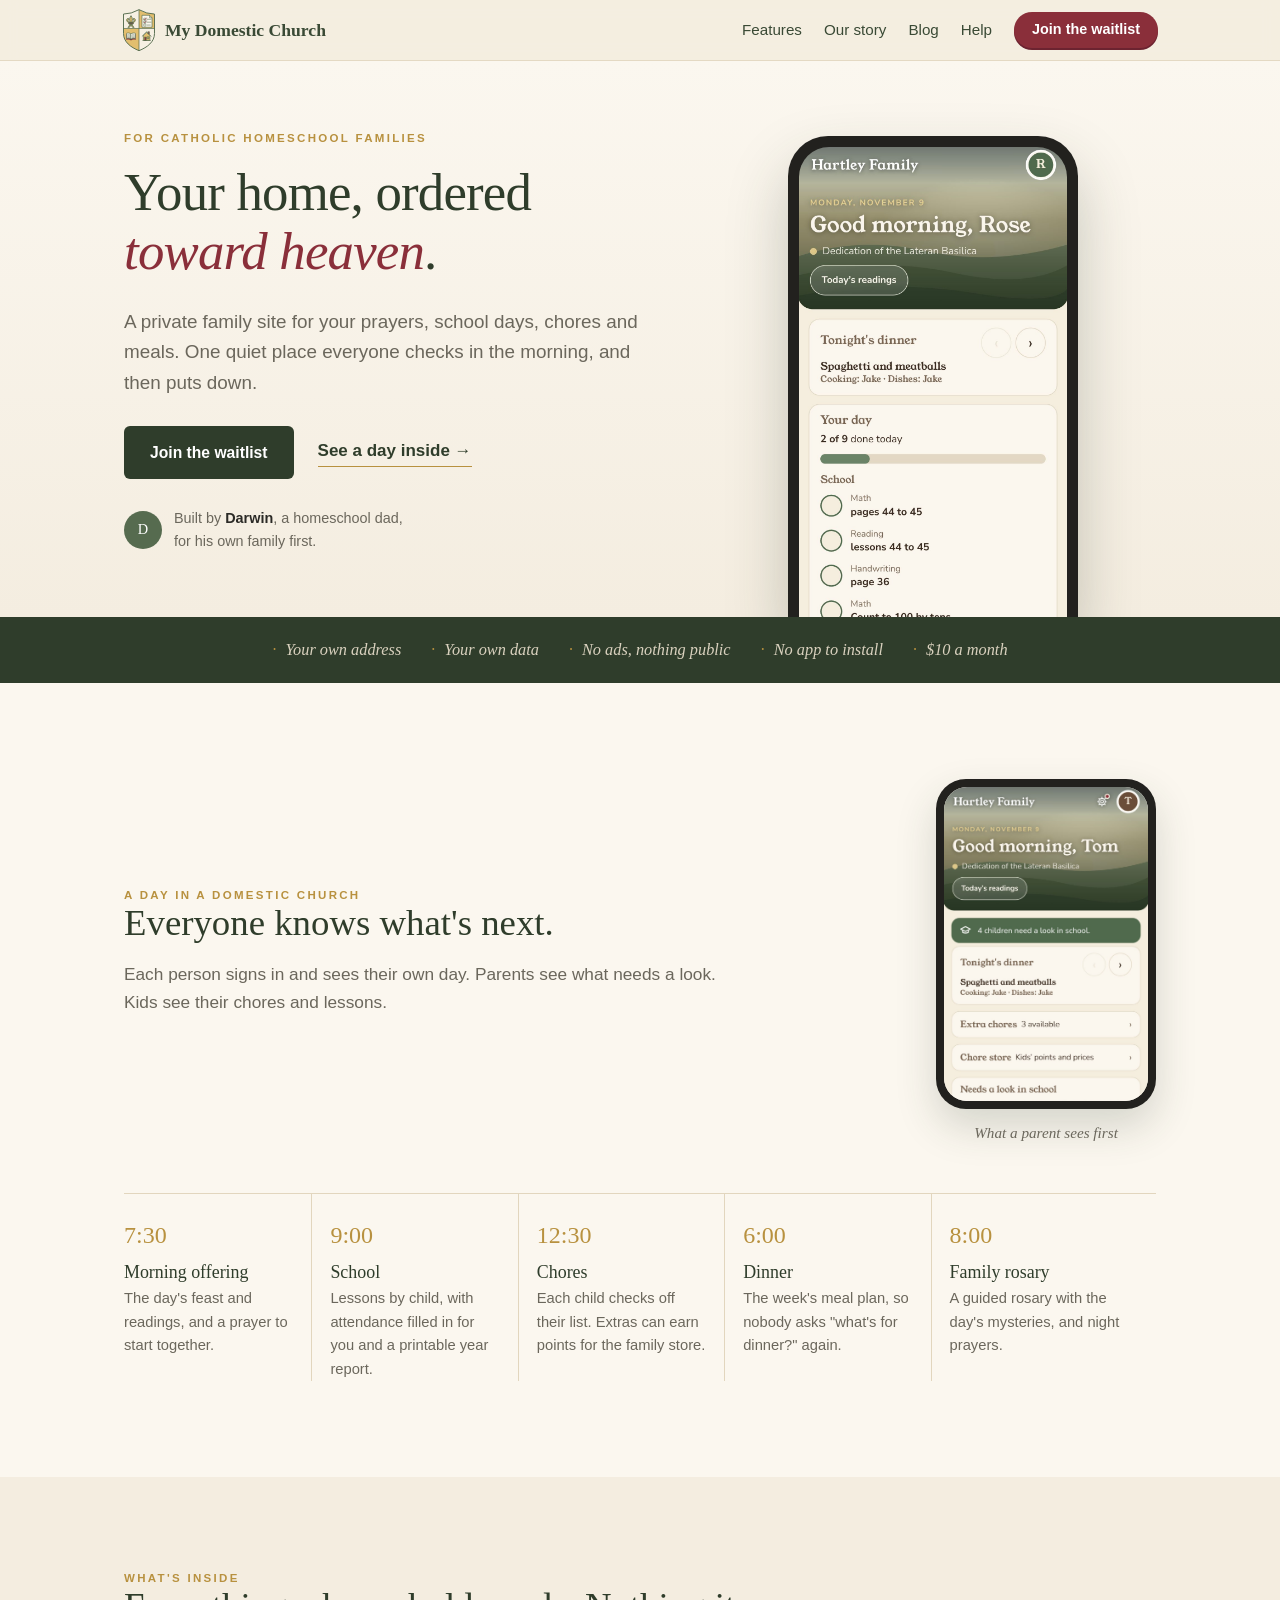
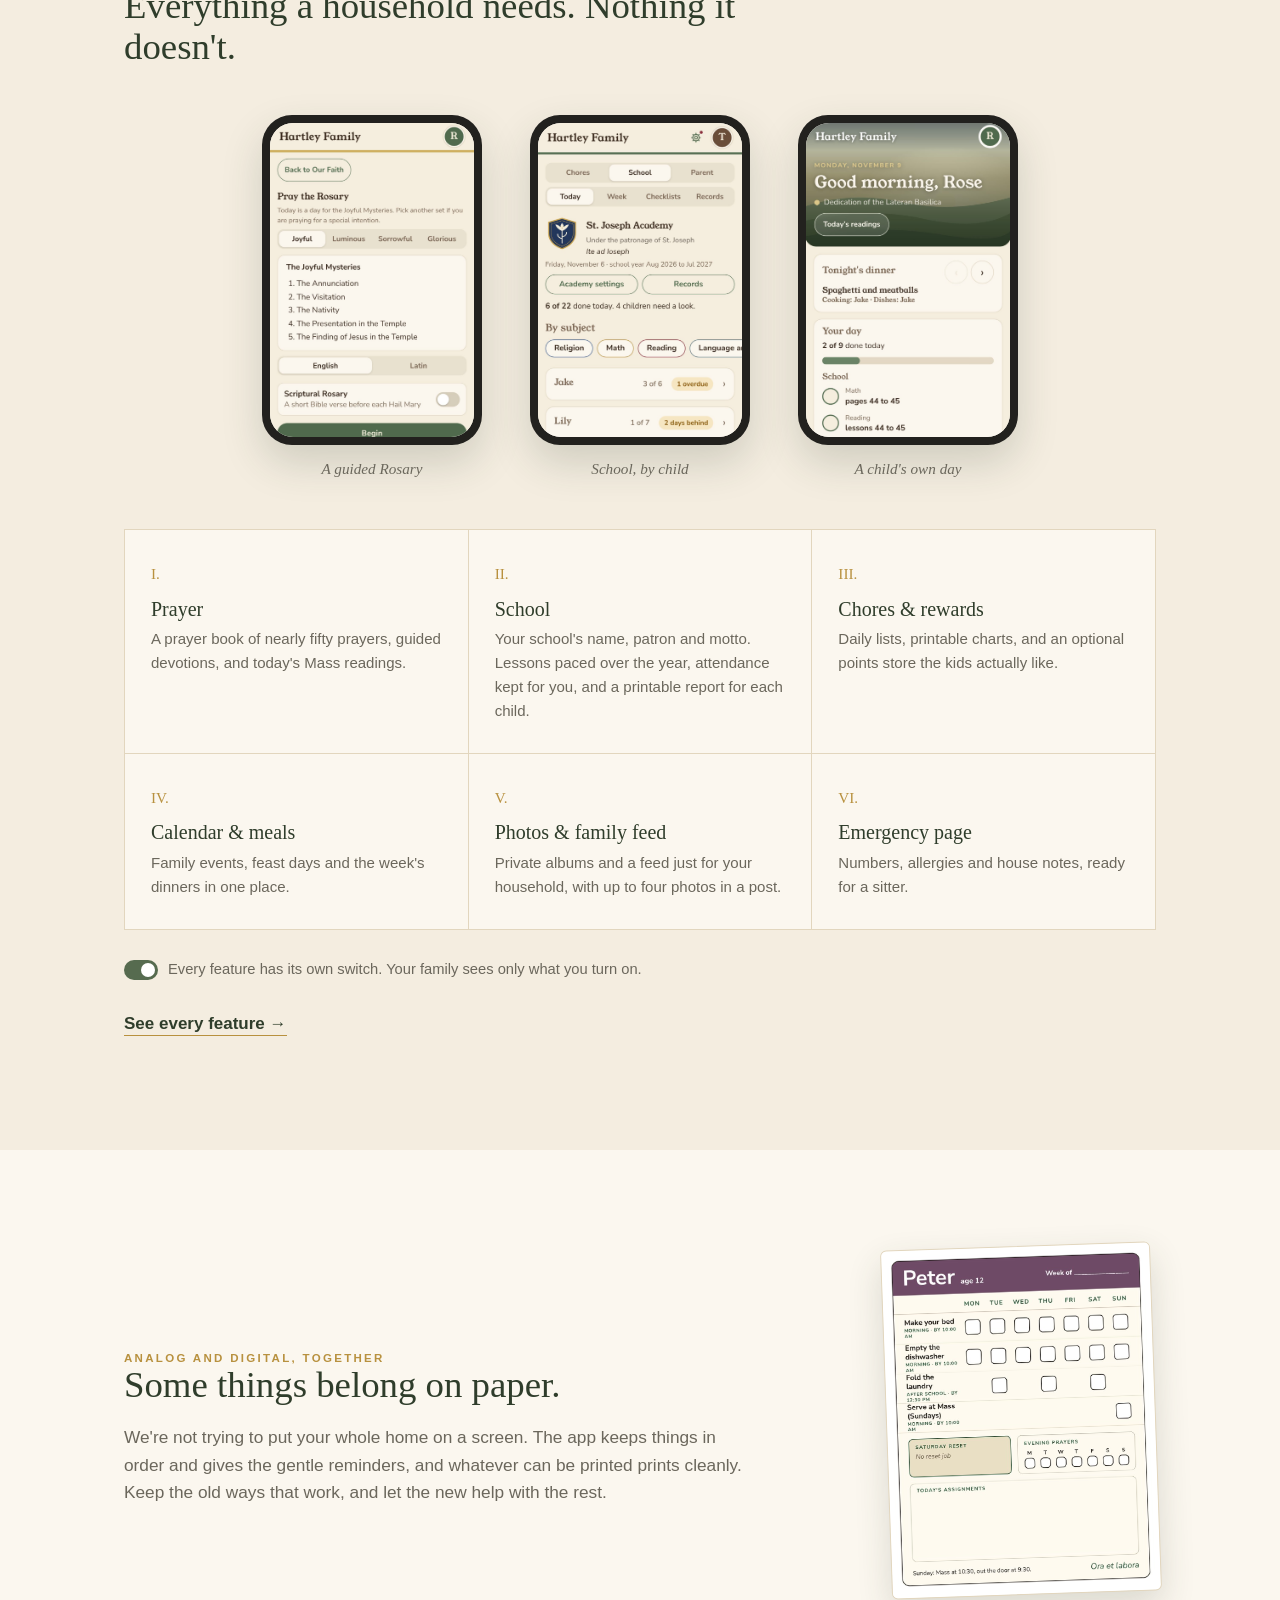
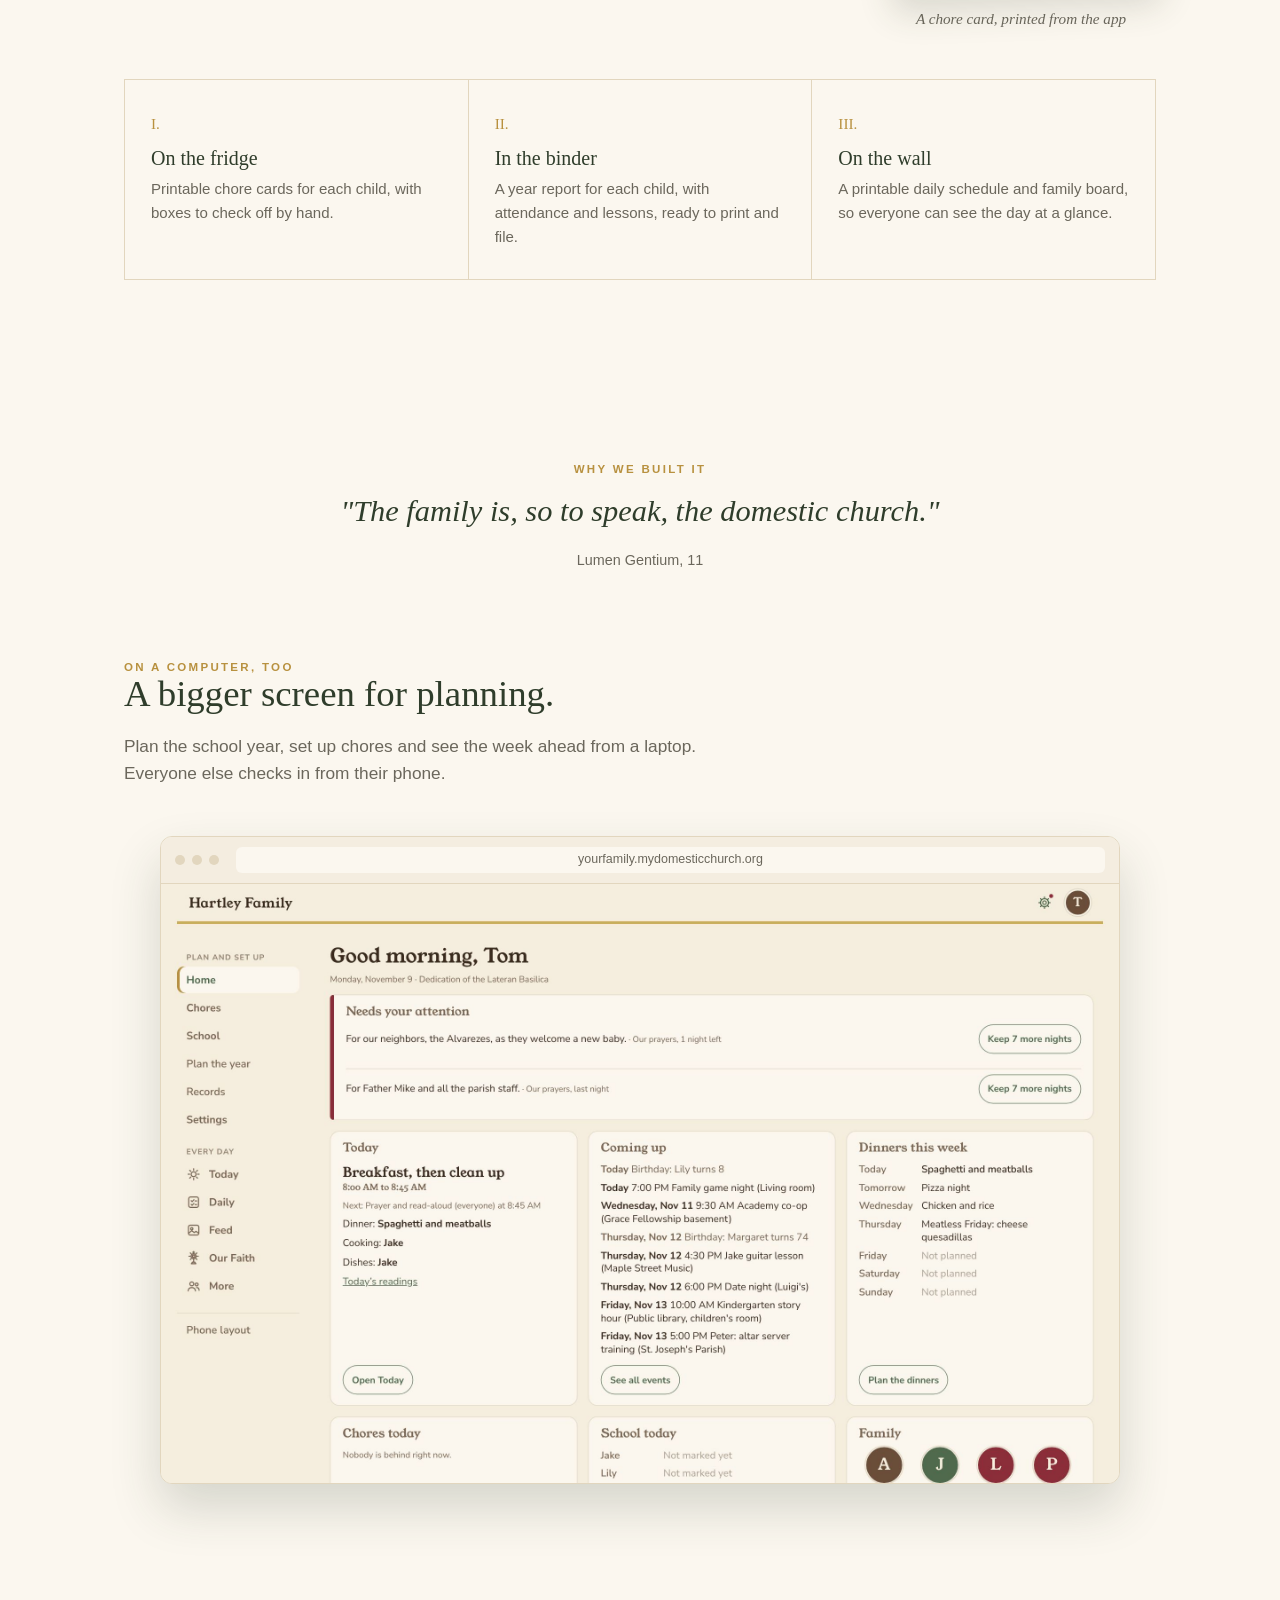
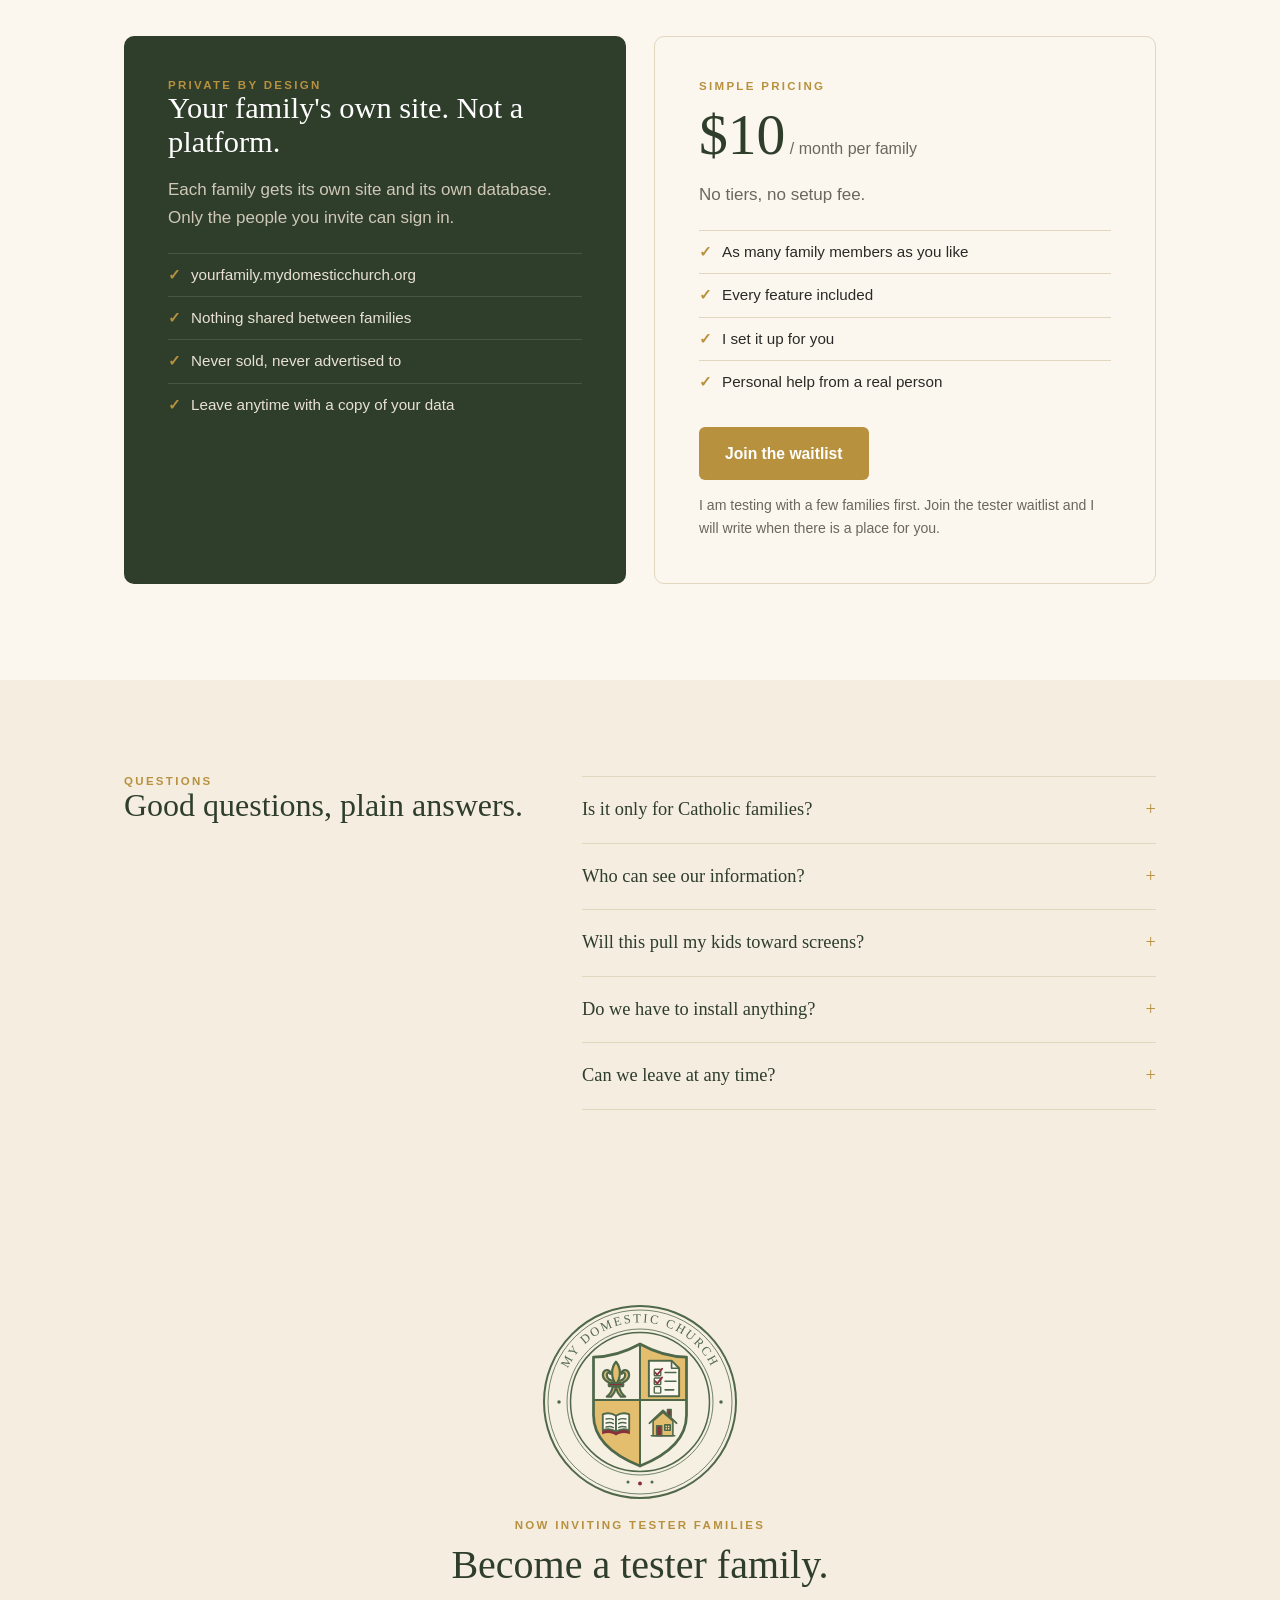
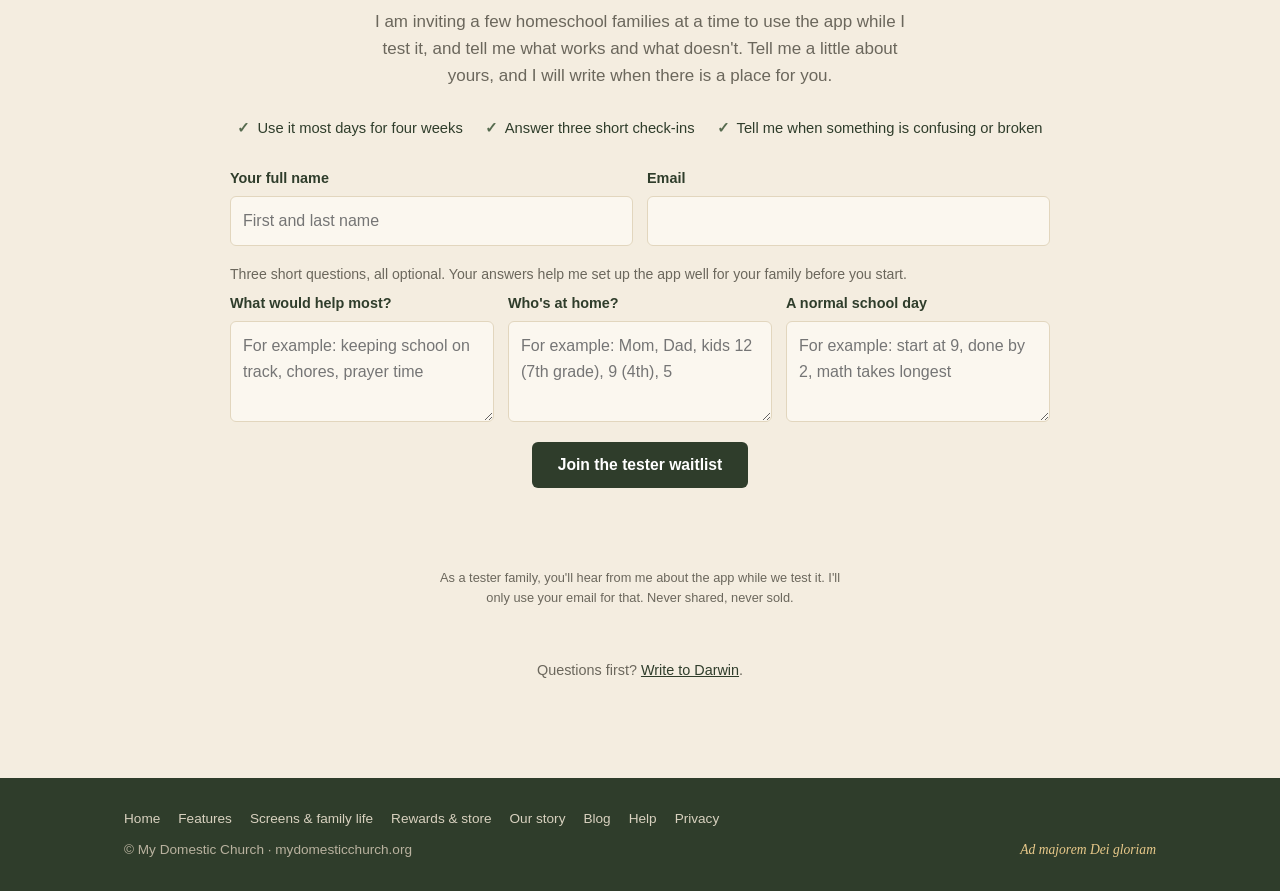
==== index.html @ bda684c9 "Waitlist: optional 'a few more questions' step after sign-up (saved on the same row, second alert to" ====
<!doctype html>
<html lang="en"><head>
<link rel="icon" href="/favicon.ico" sizes="any">
<link rel="icon" href="/logo/crest-shield.svg" type="image/svg+xml">
<link rel="apple-touch-icon" href="/logo/apple-touch-icon.png">
<!-- Google tag (gtag.js) -->
<script async src="https://www.googletagmanager.com/gtag/js?id=G-GP95698Y2Q"></script>
<script>
  window.dataLayer = window.dataLayer || [];
  function gtag(){dataLayer.push(arguments);}
  gtag('js', new Date());

  gtag('config', 'G-GP95698Y2Q');
</script>
<meta charset="utf-8"><meta name="viewport" content="width=device-width, initial-scale=1">
<title>My Domestic Church</title>
<meta name="description" content="Private family sites for Catholic homeschool families.">
<meta property="og:type" content="website"><meta property="og:site_name" content="My Domestic Church"><meta property="og:title" content="My Domestic Church"><meta property="og:description" content="Private family sites for Catholic homeschool families."><meta property="og:url" content="https://mydomesticchurch.org/"><meta property="og:image" content="https://mydomesticchurch.org/logo/share.jpg"><meta name="twitter:card" content="summary_large_image">
<meta name="theme-color" content="#2F3D2B">
<link rel="stylesheet" href="/home.css?v=15"><link rel="stylesheet" href="/header.css?v=2"></head><body>
<div class="top"><div class="wrap">
 <a class="logo" href="/"><img src="/logo/crest-shield.svg" alt="">My Domestic Church</a>
 <nav class="mnav" aria-label="Main">
  <a href="/features">Features</a><a href="/our-story">Our story</a><a href="/blog">Blog</a><a href="/help">Help</a>
  <details class="menu"><summary><span class="bars" aria-hidden="true"></span>Menu</summary>
   <div class="menu-panel"><a href="/">Home</a><a href="/features">Features</a><a href="/screens">Screens &amp; family life</a><a href="/rewards">Rewards &amp; store</a><a href="/our-story">Our story</a><a href="/blog">Blog</a><a href="/help">Help</a><a href="/privacy">Privacy</a><a class="hbtn" href="/#waitlist">Join the waitlist</a></div>
  </details>
  <a class="hbtn" href="/#waitlist">Join the waitlist</a>
 </nav>
</div></div>

<header class="hero"><div class="wrap grid">
 <div>
  <div class="caps" style="margin-bottom:18px">For Catholic homeschool families</div>
  <h1 class="rot"><span class="rot-line on">Your home, ordered <i>toward heaven</i>.</span><span class="rot-line" aria-hidden="true">Prayer, school and chores, <i>under one roof</i>.</span><span class="rot-line" aria-hidden="true">Less juggling. <i>More time for each other.</i></span></h1>
  <p class="lead">A private family site for your prayers, school days, chores and meals. One quiet place everyone checks in the morning, and then puts down.</p>
  <div class="actions"><a class="btn" href="/#waitlist">Join the waitlist</a><a class="link" href="#day">See a day inside &rarr;</a></div>
  <div class="sig"><div class="ini">D</div><div>Built by <b>Darwin</b>, a homeschool dad,<br>for his own family first.</div></div>
 </div>
 <div><div class="phone"><div class="scr"><img src="/shots/today.jpg?v=2" alt="Today screen"></div></div></div>
</div></header>

<div class="strip"><div class="wrap"><span>Your own address</span><span>Your own data</span><span>No ads, nothing public</span><span>No app to install</span><span>$10 a month</span></div></div>

<section id="day"><div class="wrap">
 <div class="headrow">
  <div class="head"><div class="caps">A day in a domestic church</div><h2>Everyone knows what's next.</h2><p>Each person signs in and sees their own day. Parents see what needs a look. Kids see their chores and lessons.</p></div>
  <figure class="mini"><div class="scr"><img src="/shots/parent-today.jpg" alt="A parent's Today screen, showing which children need a look in school" loading="lazy"></div><figcaption>What a parent sees first</figcaption></figure>
 </div>
 <div class="day">
  <div><span class="t">7:30</span><h3>Morning offering</h3><p>The day's feast and readings, and a prayer to start together.</p></div>
  <div><span class="t">9:00</span><h3>School</h3><p>Lessons by child, with attendance filled in for you and a printable year report.</p></div>
  <div><span class="t">12:30</span><h3>Chores</h3><p>Each child checks off their list. Extras can earn points for the family store.</p></div>
  <div><span class="t">6:00</span><h3>Dinner</h3><p>The week's meal plan, so nobody asks "what's for dinner?" again.</p></div>
  <div><span class="t">8:00</span><h3>Family rosary</h3><p>A guided rosary with the day's mysteries, and night prayers.</p></div>
 </div>
</div></section>

<section class="alt"><div class="wrap">
 <div class="head"><div class="caps">What's inside</div><h2>Everything a household needs. Nothing it doesn't.</h2></div>
 <div class="trio">
  <figure class="mini"><div class="scr"><img src="/shots/prayer.jpg?v=2" alt="The guided Rosary" loading="lazy"></div><figcaption>A guided Rosary</figcaption></figure>
  <figure class="mini"><div class="scr"><img src="/shots/school-phone.jpg" alt="The School page" loading="lazy"></div><figcaption>School, by child</figcaption></figure>
  <figure class="mini"><div class="scr"><img src="/shots/chores-child.jpg?v=2" alt="A child's day with chores to check off" loading="lazy"></div><figcaption>A child's own day</figcaption></figure>
 </div>
 <div class="feat">
  <div><span class="n">I.</span><h3>Prayer</h3><p>A prayer book of nearly fifty prayers, guided devotions, and today's Mass readings.</p></div>
  <div><span class="n">II.</span><h3>School</h3><p>Your school's name, patron and motto. Lessons paced over the year, attendance kept for you, and a printable report for each child.</p></div>
  <div><span class="n">III.</span><h3>Chores &amp; rewards</h3><p>Daily lists, printable charts, and an optional points store the kids actually like.</p></div>
  <div><span class="n">IV.</span><h3>Calendar &amp; meals</h3><p>Family events, feast days and the week's dinners in one place.</p></div>
  <div><span class="n">V.</span><h3>Photos &amp; family feed</h3><p>Private albums and a feed just for your household, with up to four photos in a post.</p></div>
  <div><span class="n">VI.</span><h3>Emergency page</h3><p>Numbers, allergies and house notes, ready for a sitter.</p></div>
 </div>
 <div class="switch"><span class="sw"></span>Every feature has its own switch. Your family sees only what you turn on.</div>
 <p style="margin-top:22px"><a class="link" href="/features">See every feature &rarr;</a></p>
</div></section>

<section id="print"><div class="wrap">
 <div class="headrow">
  <div class="head"><div class="caps">Analog and digital, together</div><h2>Some things belong on paper.</h2><p>We're not trying to put your whole home on a screen. The app keeps things in order and gives the gentle reminders, and whatever can be printed prints cleanly. Keep the old ways that work, and let the new help with the rest.</p></div>
  <figure class="sheet"><img src="/shots/chore-card.jpg" alt="A printed weekly chore card with boxes to check by hand" loading="lazy"><figcaption>A chore card, printed from the app</figcaption></figure>
 </div>
 <div class="feat">
  <div><span class="n">I.</span><h3>On the fridge</h3><p>Printable chore cards for each child, with boxes to check off by hand.</p></div>
  <div><span class="n">II.</span><h3>In the binder</h3><p>A year report for each child, with attendance and lessons, ready to print and file.</p></div>
  <div><span class="n">III.</span><h3>On the wall</h3><p>A printable daily schedule and family board, so everyone can see the day at a glance.</p></div>
 </div>
</div></section>

<div class="quote"><div class="wrap">
 <div class="caps">Why we built it</div>
 <blockquote>"The family is, so to speak, the domestic church."</blockquote>
 <cite>Lumen Gentium, 11</cite>
</div></div>

<section style="padding-top:0"><div class="wrap">
 <div class="head"><div class="caps">On a computer, too</div><h2>A bigger screen for planning.</h2><p>Plan the school year, set up chores and see the week ahead from a laptop. Everyone else checks in from their phone.</p></div>
 <figure class="laptop"><div class="bar"><i></i><i></i><i></i><span>yourfamily.mydomesticchurch.org</span></div><img src="/shots/desktop-home.jpg" alt="The parent's home page on a computer: prayers, the day, what's coming up and the week's dinners" loading="lazy"></figure>
</div></section>

<section style="padding-top:0"><div class="wrap two">
 <div class="dark"><div class="caps">Private by design</div><h2>Your family's own site. Not a platform.</h2><p>Each family gets its own site and its own database. Only the people you invite can sign in.</p>
  <ul><li>yourfamily.mydomesticchurch.org</li><li>Nothing shared between families</li><li>Never sold, never advertised to</li><li>Leave anytime with a copy of your data</li></ul></div>
 <div class="price"><div class="caps">Simple pricing</div><div class="amt" style="margin:14px 0 6px"><span id="price-monthly">$10</span><small> / month per family</small></div><p style="color:var(--muted)">No tiers, no setup fee.</p>
  <ul><li>As many family members as you like</li><li>Every feature included</li><li>I set it up for you</li><li>Personal help from a real person</li></ul>
  <a class="btn gold" style="margin-top:24px" href="#waitlist">Join the waitlist</a>
  <p style="color:var(--muted);font-size:.88rem;margin:14px 0 0">I am testing with a few families first. Join the tester waitlist and I will write when there is a place for you.</p></div>
</div></section>

<section class="alt"><div class="wrap faq">
 <div><div class="caps">Questions</div><h2 style="font-size:2rem">Good questions, plain answers.</h2></div>
 <div>
  <details><summary>Is it only for Catholic families?</summary><p style="color:var(--muted);margin:12px 0 0">It's built with a Catholic family in mind, with the prayer book, readings and wording to match, but any family that likes a private home site is welcome.</p></details>
  <details><summary>Who can see our information?</summary><p style="color:var(--muted);margin:12px 0 0">Only the people you give a sign-in to. Nothing is public, and nothing is shared between families unless you choose a feature that does.</p></details>
  <details><summary>Will this pull my kids toward screens?</summary><p style="color:var(--muted);margin:12px 0 0">I hope not. It is meant to be quick to check and easy to put down, and optional features such as Chat start switched off. <a href="/screens">Read more</a>.</p></details>
  <details><summary>Do we have to install anything?</summary><p style="color:var(--muted);margin:12px 0 0">No. It opens in your phone's browser, and you can add it to your Home Screen so it looks like an app.</p></details>
  <details><summary>Can we leave at any time?</summary><p style="color:var(--muted);margin:12px 0 0">Yes. Just let me know and I'll give you a copy of your family's information.</p></details>
 </div>
</div></section>

<div class="cta" id="waitlist"><div class="wrap" id="contact">
 <img src="/logo/crest-seal.svg" alt="My Domestic Church seal">
 <div class="caps">Now inviting tester families</div>
 <h2>Become a tester family.</h2>
 <p>I am inviting a few homeschool families at a time to use the app while I test it, and tell me what works and what doesn't. Tell me a little about yours, and I will write when there is a place for you.</p>
 <ul class="wl-asks"><li>Use it most days for four weeks</li><li>Answer three short check-ins</li><li>Tell me when something is confusing or broken</li></ul>
 <form class="wl" id="wl-form" novalidate>
  <div class="wl-row">
   <label for="wl-name">Your full name<input id="wl-name" name="name" autocomplete="name" required maxlength="100" placeholder="First and last name"></label>
   <label for="wl-email">Email<input id="wl-email" name="email" type="email" autocomplete="email" required maxlength="200"></label>
  </div>
  <p class="wl-note">Three short questions, all optional. Your answers help me set up the app well for your family before you start.</p>
  <div class="wl-row wl-three">
   <label for="wl-hopes">What would help most?<textarea id="wl-hopes" name="hopes" rows="3" maxlength="1500" placeholder="For example: keeping school on track, chores, prayer time"></textarea></label>
   <label for="wl-kids">Who's at home?<textarea id="wl-kids" name="kids" rows="3" maxlength="300" placeholder="For example: Mom, Dad, kids 12 (7th grade), 9 (4th), 5"></textarea></label>
   <label for="wl-day">A normal school day<textarea id="wl-day" name="school_day" rows="3" maxlength="500" placeholder="For example: start at 9, done by 2, math takes longest"></textarea></label>
  </div>
  <label class="wl-hp" aria-hidden="true">Leave this empty<input name="website" tabindex="-1" autocomplete="off"></label>
  <button class="btn" type="submit" id="wl-send">Join the tester waitlist</button>
  <p class="wl-msg" id="wl-msg" role="status"></p>
  <p class="wl-fine">As a tester family, you'll hear from me about the app while we test it. I'll only use your email for that. Never shared, never sold.</p>
 </form>
 <form class="wl" id="wl-more" hidden novalidate>
  <h3 class="wl-thanks">Thank you! You're on the tester waitlist.</h3>
  <p class="wl-note">One more thing, if you have a minute. A few answers now mean I can set the app up around the way your family already works. Skip any you like, or all of them.</p>
  <label for="wm-organize">How do you keep things organized today? A planner, the fridge, an app, memory, sticky notes?<textarea id="wm-organize" name="organize" rows="2" maxlength="600"></textarea></label>
  <label for="wm-working">What's working well that you'd hate to lose?<textarea id="wm-working" name="working" rows="2" maxlength="600"></textarea></label>
  <label for="wm-frustrating">What's the most frustrating part of a normal week?<textarea id="wm-frustrating" name="frustrating" rows="2" maxlength="600"></textarea></label>
  <label for="wm-easier">If one thing got easier, what would it be?<textarea id="wm-easier" name="easier" rows="2" maxlength="600"></textarea></label>
  <label for="wm-devices">Who will use the app, and on what? Your phone, a computer, the kids' own tablets or phones?<textarea id="wm-devices" name="devices" rows="2" maxlength="600"></textarea></label>
  <button class="btn" type="submit" id="wm-send">Send my answers</button>
  <button class="wl-skip" type="button" id="wm-skip">No thanks, I'm done</button>
  <p class="wl-msg" id="wm-msg" role="status"></p>
 </form>
 <p class="wl-small">Questions first? <a data-mail href="#">Write to Darwin</a>.</p>
</div></div>

<footer><div class="wrap"><nav class="fnav"><a href="/">Home</a><a href="/features">Features</a><a href="/screens">Screens &amp; family life</a><a href="/rewards">Rewards &amp; store</a><a href="/our-story">Our story</a><a href="/blog">Blog</a><a href="/help">Help</a><a href="/privacy">Privacy</a></nav><span>&copy; My Domestic Church &middot; mydomesticchurch.org</span><em>Ad majorem Dei gloriam</em></div></footer>
<script src="/site.js?v=10"></script>
<script>
/* Home heading: gently fades between its lines. Shows only the first line if the visitor prefers less motion. */
(function(){
  var lines = document.querySelectorAll(".rot-line"); if (lines.length < 2) return;
  if (window.matchMedia && matchMedia("(prefers-reduced-motion: reduce)").matches) return;
  var i = 0;
  setInterval(function(){
    if (document.hidden) return;
    lines[i].classList.remove("on");
    i = (i + 1) % lines.length;
    lines[i].classList.add("on");
  }, 6000);
})();
</script>
</body></html>
---- home.css ----
/* Home page only (Opus redesign). Other pages keep style.css. */
:root{--sage:#566B4F;--deep:#2F3D2B;--cream:#F4EDE0;--paper:#FBF7EF;--gold:#B8913F;--wheat:#E8C98A;--red:#8A2F3A;--ink:#2B2A26;--muted:#6B675C;--line:#E2D6BE;
--serif:"Iowan Old Style","Palatino Linotype",Palatino,Georgia,serif;--sans:-apple-system,"Segoe UI",Helvetica,Arial,sans-serif}
*{box-sizing:border-box}body{margin:0;background:var(--paper);color:var(--ink);font:17px/1.6 var(--sans)}
h1,h2,h3{font-family:var(--serif);font-weight:500;color:var(--deep);margin:0 0 .5em;line-height:1.12}
.wrap{max-width:1080px;margin:0 auto;padding:0 24px}
a{color:inherit}
.btn{display:inline-block;background:var(--deep);color:#fff;text-decoration:none;padding:14px 26px;border-radius:6px;font-weight:600;font-size:.98rem}
.btn.gold{background:var(--gold)}
.link{font-weight:600;color:var(--deep);text-decoration:none;border-bottom:1.5px solid var(--gold);padding-bottom:2px}
.cx{width:14px;height:20px;vertical-align:-3px;object-fit:contain}
.caps{font:600 .72rem/1 var(--sans);letter-spacing:.2em;text-transform:uppercase;color:var(--gold)}
/* top */
.top{background:var(--paper);border-bottom:1px solid var(--line)}
.top .wrap{display:flex;align-items:center;justify-content:space-between;height:64px}
.logo{display:flex;align-items:center;gap:10px;font-family:var(--serif);font-size:1.15rem;color:var(--deep);text-decoration:none}
.logo img{width:34px;height:44px;object-fit:contain}
/* hero */
.hero{padding:72px 0 0;background:linear-gradient(180deg,var(--paper) 0,var(--cream) 100%);overflow:hidden}
.hero .grid{display:grid;grid-template-columns:1.1fr .9fr;gap:40px;align-items:end}
.hero h1{font-size:3.3rem;letter-spacing:-.015em}
.hero h1 i{color:var(--red)}
/* Rotating heading: all lines share one spot, so the tallest sets the height and nothing below moves. */
.hero h1.rot{display:grid}
.rot-line{grid-area:1/1;opacity:0;transition:opacity 1.2s ease}
.rot-line.on{opacity:1}
@media (prefers-reduced-motion:reduce){.rot-line{transition:none}.rot-line:not(:first-child){display:none}}
.hero .lead{font-size:1.18rem;color:var(--muted);max-width:28em;margin:0 0 28px}
.hero .actions{display:flex;gap:24px;align-items:center;margin-bottom:28px}
.sig{display:flex;align-items:center;gap:12px;font-size:.9rem;color:var(--muted);padding-bottom:64px}
.sig b{color:var(--ink);font-weight:600}
.sig .ini{width:38px;height:38px;border-radius:50%;background:var(--sage);color:#fff;display:grid;place-items:center;font-family:var(--serif)}
.phone{width:290px;margin:0 auto;background:#22211e;border-radius:40px 40px 0 0;padding:11px 11px 0;box-shadow:0 30px 60px rgba(47,61,43,.25)}
.phone .scr{height:470px;border-radius:30px 30px 0 0;overflow:hidden;background:var(--paper)}
.phone img{width:100%;display:block}
/* strip */
.strip{background:var(--deep);color:#E9E2D2}
.strip .wrap{display:flex;flex-wrap:wrap;justify-content:center;gap:8px 30px;padding-top:20px;padding-bottom:20px;font-family:var(--serif);font-style:italic;font-size:1.02rem;color:#D9D1BE}
.strip span:before{content:"·";color:var(--gold);margin-right:9px;font-style:normal}
section{padding:96px 0}
.head{max-width:620px;margin:0 0 48px}.head h2{font-size:2.3rem}.head p{color:var(--muted);font-size:1.08rem}
/* day */
.day{display:grid;grid-template-columns:repeat(5,1fr);border-top:1px solid var(--line)}
.day div{padding:22px 18px 0 0;border-right:1px solid var(--line);margin-right:18px}
.day div:last-child{border-right:0}
.day .t{font-family:var(--serif);font-size:1.5rem;color:var(--gold)}
.day h3{font-size:1.12rem;margin:.4em 0 .3em}.day p{font-size:.92rem;color:var(--muted);margin:0}
/* features */
.alt{background:var(--cream)}
.feat{display:grid;grid-template-columns:repeat(3,1fr);gap:1px;background:var(--line);border:1px solid var(--line)}
.feat div{background:var(--paper);padding:30px 26px}
.feat .n{font-family:var(--serif);color:var(--gold);font-size:.95rem}
.feat h3{font-size:1.25rem;margin:.5em 0 .35em}.feat p{font-size:.94rem;color:var(--muted);margin:0}
.switch{display:inline-flex;align-items:center;gap:10px;margin-top:28px;font-size:.92rem;color:var(--muted)}
.sw{width:34px;height:20px;border-radius:10px;background:var(--sage);position:relative}.sw:after{content:"";position:absolute;right:3px;top:3px;width:14px;height:14px;border-radius:50%;background:#fff}
/* quote */
.quote{text-align:center;padding:88px 0}
.quote blockquote{font-family:var(--serif);font-size:1.9rem;line-height:1.35;color:var(--deep);max-width:760px;margin:16px auto 14px;font-style:italic}
.quote cite{font-style:normal;color:var(--muted);font-size:.9rem}
/* private + price */
.two{display:grid;grid-template-columns:1fr 1fr;gap:28px}
.two>*{min-width:0}.dark li{overflow-wrap:anywhere}
.dark{background:var(--deep);color:#E9E2D2;border-radius:10px;padding:44px}
.dark h2{color:#fff;font-size:1.9rem}.dark p{color:#CFC8B6}
.dark ul,.price ul{list-style:none;padding:0;margin:22px 0 0}
.dark li,.price li{padding:9px 0;border-top:1px solid rgba(255,255,255,.12);font-size:.95rem}
.price{background:var(--paper);border:1px solid var(--line);border-radius:10px;padding:44px}
.price li{border-color:var(--line)}
.price li:before,.dark li:before{content:"✓";color:var(--gold);margin-right:10px;font-weight:700}
.amt{font-family:var(--serif);font-size:3.6rem;color:var(--deep);line-height:1}.amt small{font-size:1rem;color:var(--muted);font-family:var(--sans)}
/* faq */
.faq{display:grid;grid-template-columns:1fr 1.4fr;gap:48px}
details{border-top:1px solid var(--line);padding:18px 0}details:last-child{border-bottom:1px solid var(--line)}
summary{font-family:var(--serif);font-size:1.15rem;color:var(--deep);cursor:pointer;list-style:none;display:flex;justify-content:space-between}
summary:after{content:"+";color:var(--gold)}
/* cta */
.cta{background:var(--cream);text-align:center;padding:96px 0}
.cta img{width:200px;height:200px;object-fit:contain;margin:0 auto 18px;display:block}
.cta h2{font-size:2.5rem}.cta p{color:var(--muted);max-width:32em;margin:0 auto 28px}
footer{background:var(--deep);color:#B9B29F;font-size:.85rem;padding:30px 0}
footer .wrap{display:flex;justify-content:space-between;align-items:center}
footer em{font-family:var(--serif);color:var(--wheat)}
@media(max-width:760px){
 .hero .actions{gap:18px}.hero .actions .btn{white-space:nowrap}
 .hero{padding-top:40px}.hero .grid{grid-template-columns:1fr}.hero h1{font-size:2.35rem}
 .sig{padding-bottom:36px}.phone{width:250px}.phone .scr{height:380px}
 .strip .wrap{gap:6px 18px}
 section{padding:64px 0}.head h2{font-size:1.8rem}
 .day{grid-template-columns:1fr}.day div{border-right:0;border-bottom:1px solid var(--line);margin:0;padding:16px 0;display:grid;grid-template-columns:80px 1fr;column-gap:12px}
 .day .t{grid-row:span 2;font-size:1.25rem}.day h3{margin:0}
 .feat{grid-template-columns:1fr}.two,.faq{grid-template-columns:1fr}
 .quote blockquote{font-size:1.4rem}.dark,.price{padding:30px}
 footer .wrap{flex-direction:column;gap:8px;text-align:center}
}
footer .wrap{flex-wrap:wrap;gap:10px 24px}
.fnav{display:flex;gap:18px;flex-wrap:wrap;width:100%}.fnav a{color:#D8D1BF;text-decoration:none}
summary::-webkit-details-marker{display:none}
.feat a,details a{color:var(--deep)}
@media(max-width:760px){.fnav{justify-content:center}}

/* Waitlist form */
.cta .caps{margin-bottom:12px}
.wl{max-width:560px;margin:0 auto;text-align:left;display:flex;flex-direction:column;gap:14px}
.wl-row{display:grid;grid-template-columns:1fr 1fr;gap:14px}
.wl label{display:flex;flex-direction:column;gap:6px;font-size:.9rem;font-weight:600;color:var(--deep)}
.wl label span{font-weight:400;color:var(--muted)}
.wl input,.wl textarea{font:inherit;font-weight:400;font-size:1rem;color:var(--ink);background:var(--paper);border:1px solid var(--line);border-radius:6px;padding:11px 12px;width:100%}
.wl input:focus,.wl textarea:focus{outline:2px solid var(--gold);outline-offset:1px;border-color:var(--gold)}
.wl .btn{align-self:center;border:0;cursor:pointer;margin-top:6px}
.wl .btn[disabled]{opacity:.6;cursor:default}
.wl-hp{position:absolute!important;left:-9999px;width:1px;height:1px;overflow:hidden}
.wl-msg{text-align:center;margin:0;min-height:1.4em;color:var(--deep);font-weight:600}
.wl-msg.err{color:var(--red)}
.wl-small{font-size:.9rem;margin:22px auto 0!important}
#waitlist{scroll-margin-top:70px}
.wl-small a{color:var(--deep)}
.wl-row.wl-three{grid-template-columns:repeat(3,1fr)}
.wl:has(.wl-three){max-width:820px}
@media (max-width:820px){.wl-row.wl-three{grid-template-columns:1fr}}
@media (max-width:640px){.wl-row{grid-template-columns:1fr}}
.wl .wl-check{flex-direction:row;align-items:flex-start;gap:10px;font-weight:400;color:var(--ink);font-size:.95rem}
.wl .wl-check input{width:20px;height:20px;margin:2px 0 0;flex:none;accent-color:var(--sage)}
.cta .wl-note{margin:4px 0 -6px;max-width:none;text-align:left;font-size:.88rem;line-height:1.45;color:var(--muted)}
.wl-fine{text-align:center;font-size:.8rem;color:var(--muted);margin:0}
.wl-asks{list-style:none;padding:0;margin:0 auto 26px;display:flex;flex-wrap:wrap;justify-content:center;gap:8px 22px;font-size:.92rem;color:var(--deep)}
.wl-asks li:before{content:"\2713";color:var(--sage);font-weight:700;margin-right:7px}
.headrow{display:grid;grid-template-columns:1fr auto;gap:40px;align-items:center;margin-bottom:48px}.headrow .head{margin:0}
figure{margin:0}figcaption{font-family:var(--serif);font-style:italic;color:var(--muted);font-size:.95rem;text-align:center;margin-top:12px}
.mini{width:220px}.mini .scr{background:#22211e;border-radius:30px;padding:8px;box-shadow:0 18px 40px rgba(47,61,43,.18)}
.mini img{display:block;width:100%;aspect-ratio:390/600;object-fit:cover;object-position:top;border-radius:23px;background:var(--paper)}
.trio{display:flex;justify-content:center;gap:48px;margin:0 0 48px}
.sheet{width:270px}.sheet img{display:block;width:100%;border-radius:6px;border:1px solid var(--line);box-shadow:0 14px 34px rgba(47,61,43,.16);transform:rotate(-2deg);background:#fff}
.laptop{max-width:960px;margin:0 auto 56px;border-radius:12px;overflow:hidden;border:1px solid var(--line);box-shadow:0 24px 50px rgba(47,61,43,.18);background:var(--paper)}
.laptop .bar{display:flex;align-items:center;gap:7px;padding:10px 14px;background:var(--cream);border-bottom:1px solid var(--line)}
.laptop .bar i{width:10px;height:10px;border-radius:50%;background:var(--line)}
.laptop .bar span{flex:1;margin-left:10px;background:var(--paper);border-radius:6px;padding:3px 12px;font-size:.78rem;color:var(--muted);text-align:center;overflow:hidden;white-space:nowrap;text-overflow:ellipsis}
.laptop img{display:block;width:100%}
@media(max-width:760px){
 .headrow{grid-template-columns:1fr;gap:32px;justify-items:center}.headrow .head{justify-self:stretch}
 .trio{overflow-x:auto;justify-content:flex-start;gap:20px;padding:4px 24px 12px;margin:0 -24px 36px;scroll-snap-type:x mandatory}
 .trio .mini{flex:0 0 200px;scroll-snap-align:center}.mini{width:200px}
 .sheet{width:240px}.laptop{margin-bottom:40px}
}

.wl[hidden]{display:none}
.wl-thanks{font-family:Georgia,serif;font-size:1.5rem;text-align:center;margin:0 0 4px;color:var(--deep)}
.wl-skip{background:none;border:0;color:var(--muted);text-decoration:underline;cursor:pointer;font:inherit;font-size:.9rem;padding:4px}
---- header.css ----
/* Site header: same on every page. Four links on wide screens, a Menu list on phones and tablets. */
.top{position:sticky;top:0;z-index:20;background:rgba(244,237,224,.94);-webkit-backdrop-filter:blur(8px);backdrop-filter:blur(8px);border-bottom:1px solid #E4D9C3}
.top .wrap{display:flex;align-items:center;justify-content:space-between;gap:16px;height:60px;max-width:1080px;margin:0 auto;padding:0 22px}
.top .logo{display:flex;align-items:center;gap:9px;font-family:Georgia,"Iowan Old Style","Palatino Linotype",Palatino,serif;font-size:1.1rem;font-weight:600;color:#3A4A35;text-decoration:none;white-space:nowrap}
.top .logo img{width:34px;height:44px;object-fit:contain}
.mnav{display:flex;align-items:center;gap:22px;font:400 .95rem/1.2 -apple-system,"Segoe UI",Helvetica,Arial,sans-serif}
.mnav>a:not(.hbtn){color:#3A4A35;text-decoration:none;white-space:nowrap}
.mnav>a:not(.hbtn):hover{text-decoration:underline;text-underline-offset:4px}
.mnav a[aria-current]{text-decoration:underline;text-underline-offset:4px}
.hbtn{display:inline-block;background:#8A2F3A;color:#fff;text-decoration:none;white-space:nowrap;padding:9px 18px;border-radius:999px;font-weight:600;font-size:.9rem;box-shadow:0 2px 0 #6C2330}
.hbtn:hover{background:#6C2330}
.top details.menu{position:relative;display:none;background:none;border:0;border-radius:0;margin:0;padding:0}
.top .menu summary{min-height:0;justify-content:flex-start;line-height:1.2;font-family:-apple-system,"Segoe UI",Helvetica,Arial,sans-serif;background:transparent;list-style:none;cursor:pointer;display:flex;align-items:center;gap:8px;padding:8px 13px;border:1.5px solid #566B4F;border-radius:999px;color:#3A4A35;font-weight:600;font-size:.9rem;white-space:nowrap;-webkit-user-select:none;user-select:none}
.top .menu summary::-webkit-details-marker{display:none}
.top .menu summary:after{content:none;display:none}
.menu .bars,.menu .bars:before,.menu .bars:after{display:block;width:14px;height:1.5px;background:currentColor;border-radius:1px;position:relative}
.menu .bars:before,.menu .bars:after{content:"";position:absolute;left:0}
.menu .bars:before{top:-4.5px}.menu .bars:after{top:4.5px}
.top .menu[open] summary{background:#566B4F;color:#fff}
.menu-panel{position:absolute;right:0;top:calc(100% + 10px);width:250px;background:#FBF7EF;border:1px solid #E4D9C3;border-radius:14px;box-shadow:0 12px 30px rgba(50,45,30,.18);padding:8px;display:flex;flex-direction:column}
.menu-panel a{color:#3A4A35;text-decoration:none;padding:11px 14px;border-radius:9px;font-size:1rem}
.menu-panel a:hover,.menu-panel a:active{background:#F3E3BE}
.menu-panel a[aria-current]{font-weight:600;background:#F4EDE0;text-decoration:none}
.menu-panel a.hbtn{color:#fff;font-weight:600}
.menu-panel .hbtn{margin:8px 4px 4px;text-align:center;padding:12px 18px;font-size:.95rem}
.menu-panel .hbtn:hover{background:#6C2330}
.menu-panel .hbtn{display:none}
@media(max-width:879px){
  .mnav>a:not(.hbtn){display:none}
  .top details.menu{display:block}
  .mnav{gap:10px}
}
@media(max-width:520px){
  .top .wrap{padding:0 16px;gap:10px}
  .top .logo{font-size:1rem}
  .top .logo img{width:28px;height:36px}
  .mnav>.hbtn{display:none}
  .menu-panel .hbtn{display:block}
  .menu-panel{width:min(270px,calc(100vw - 32px))}
}
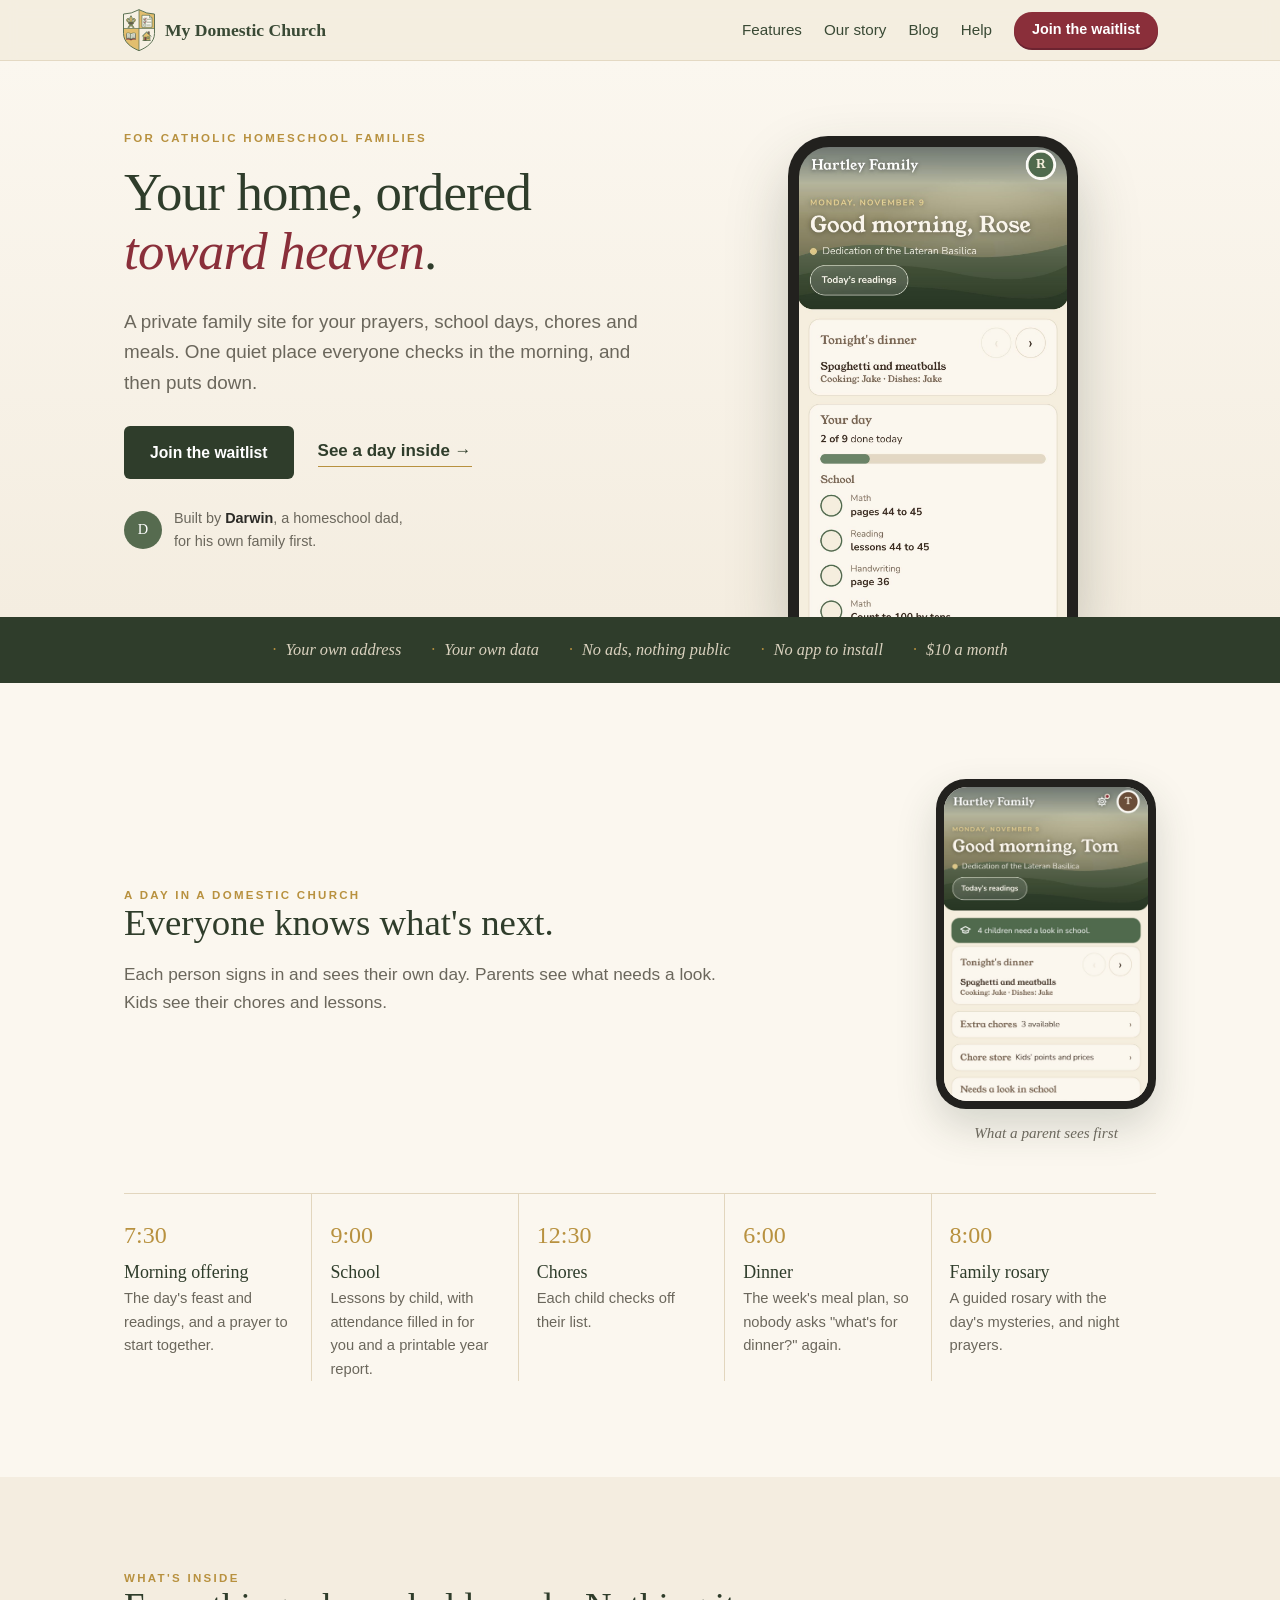
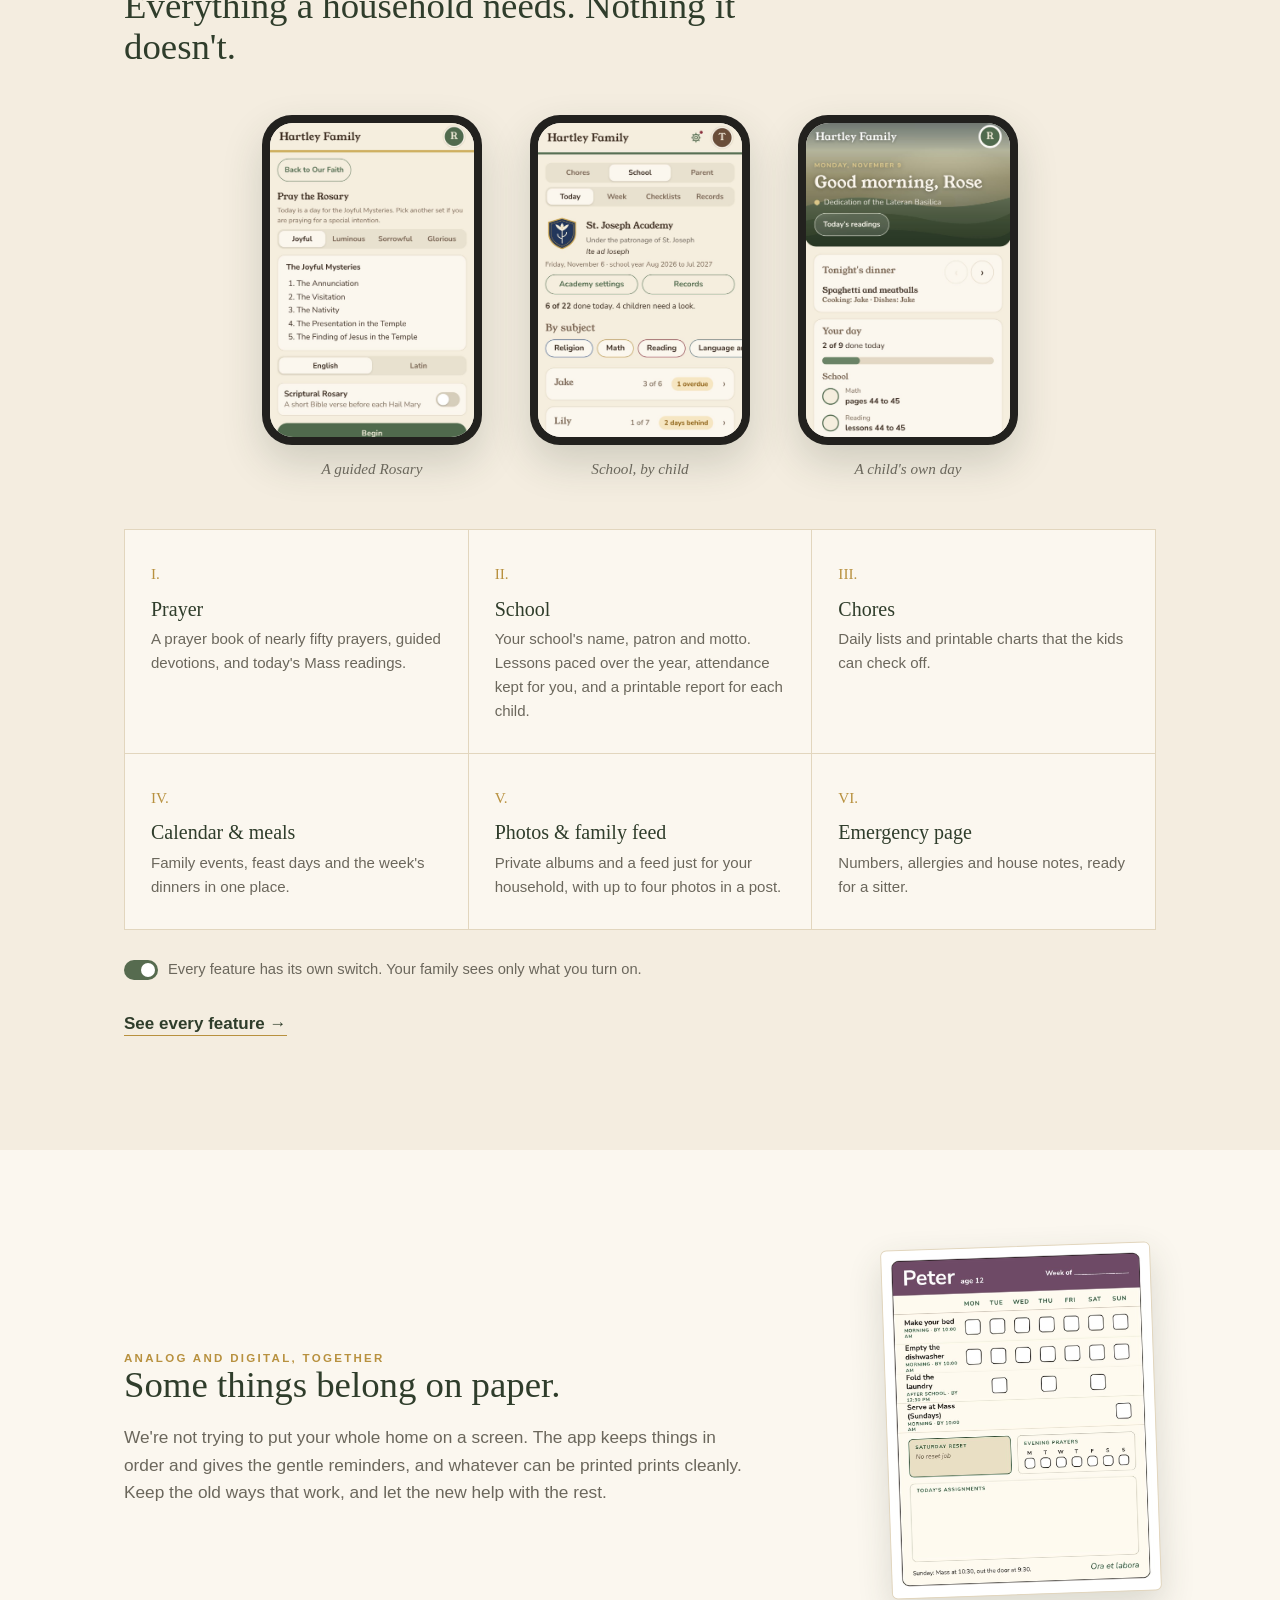
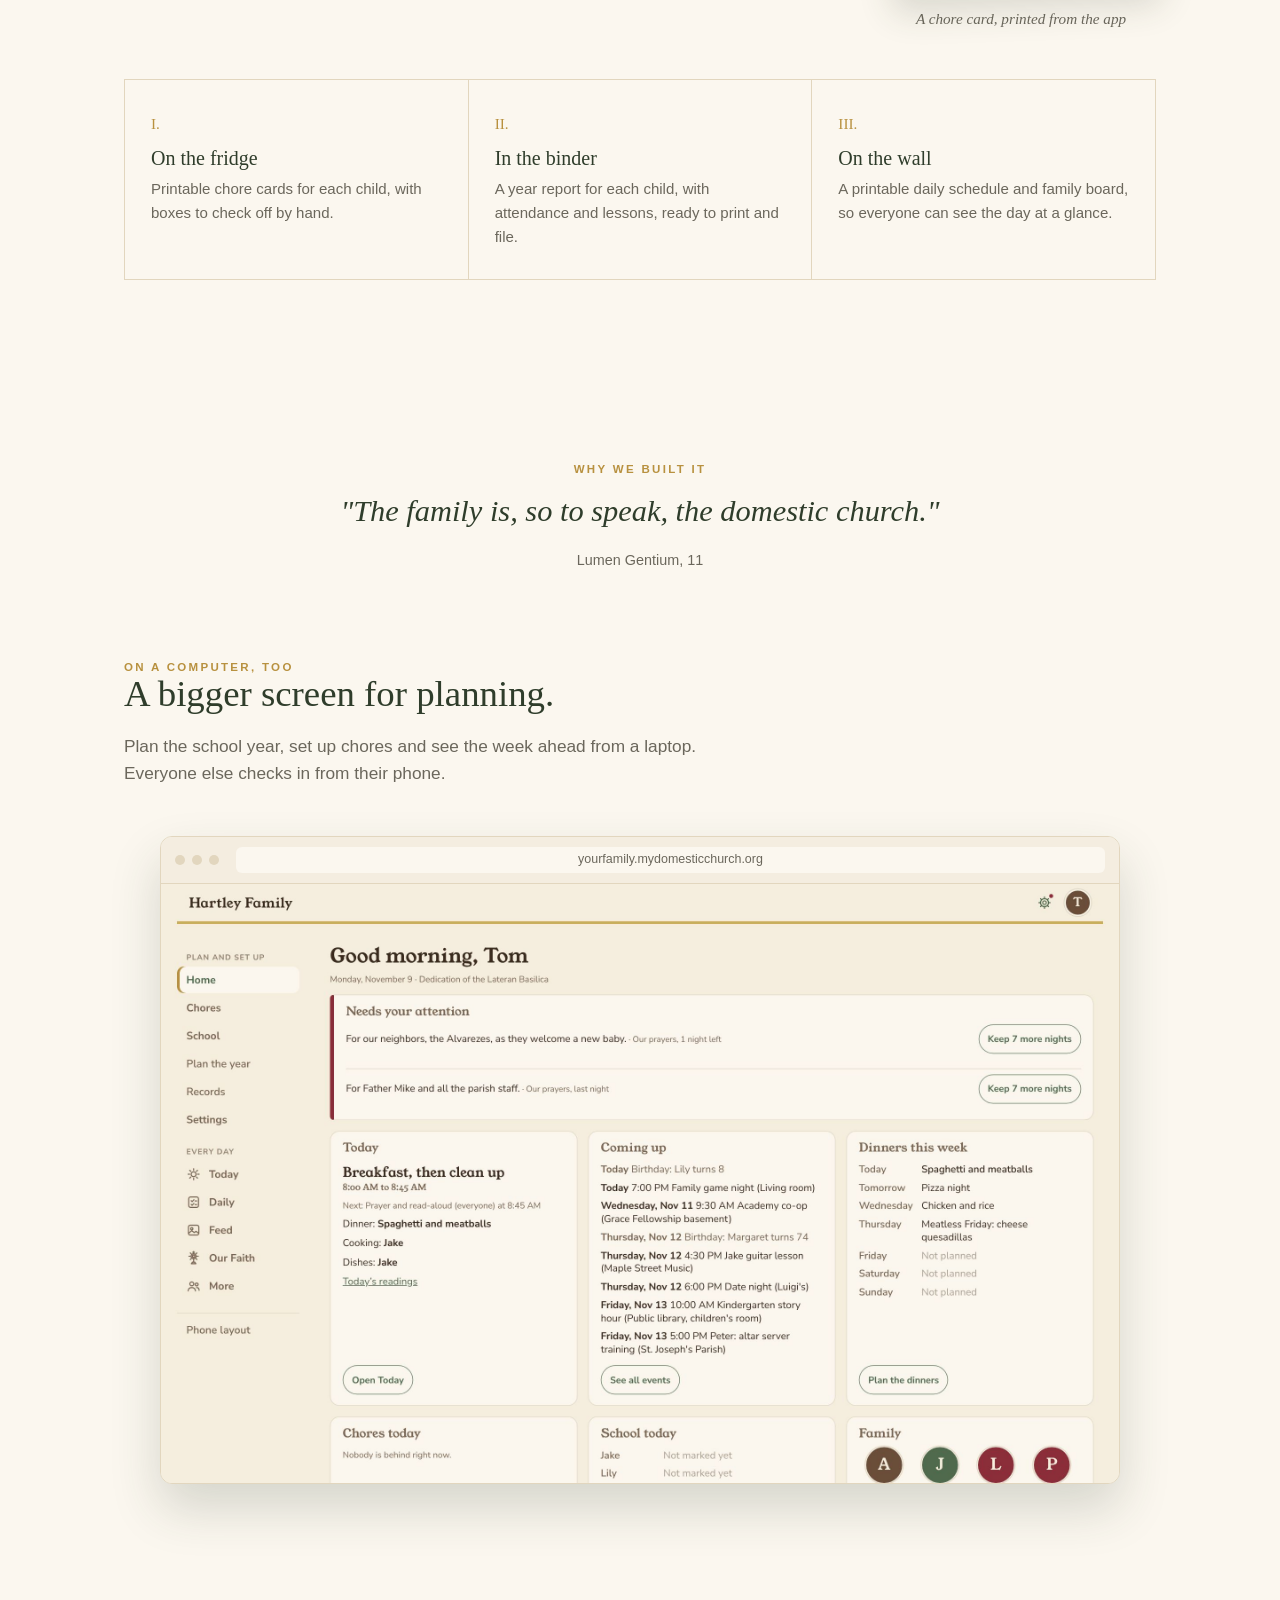
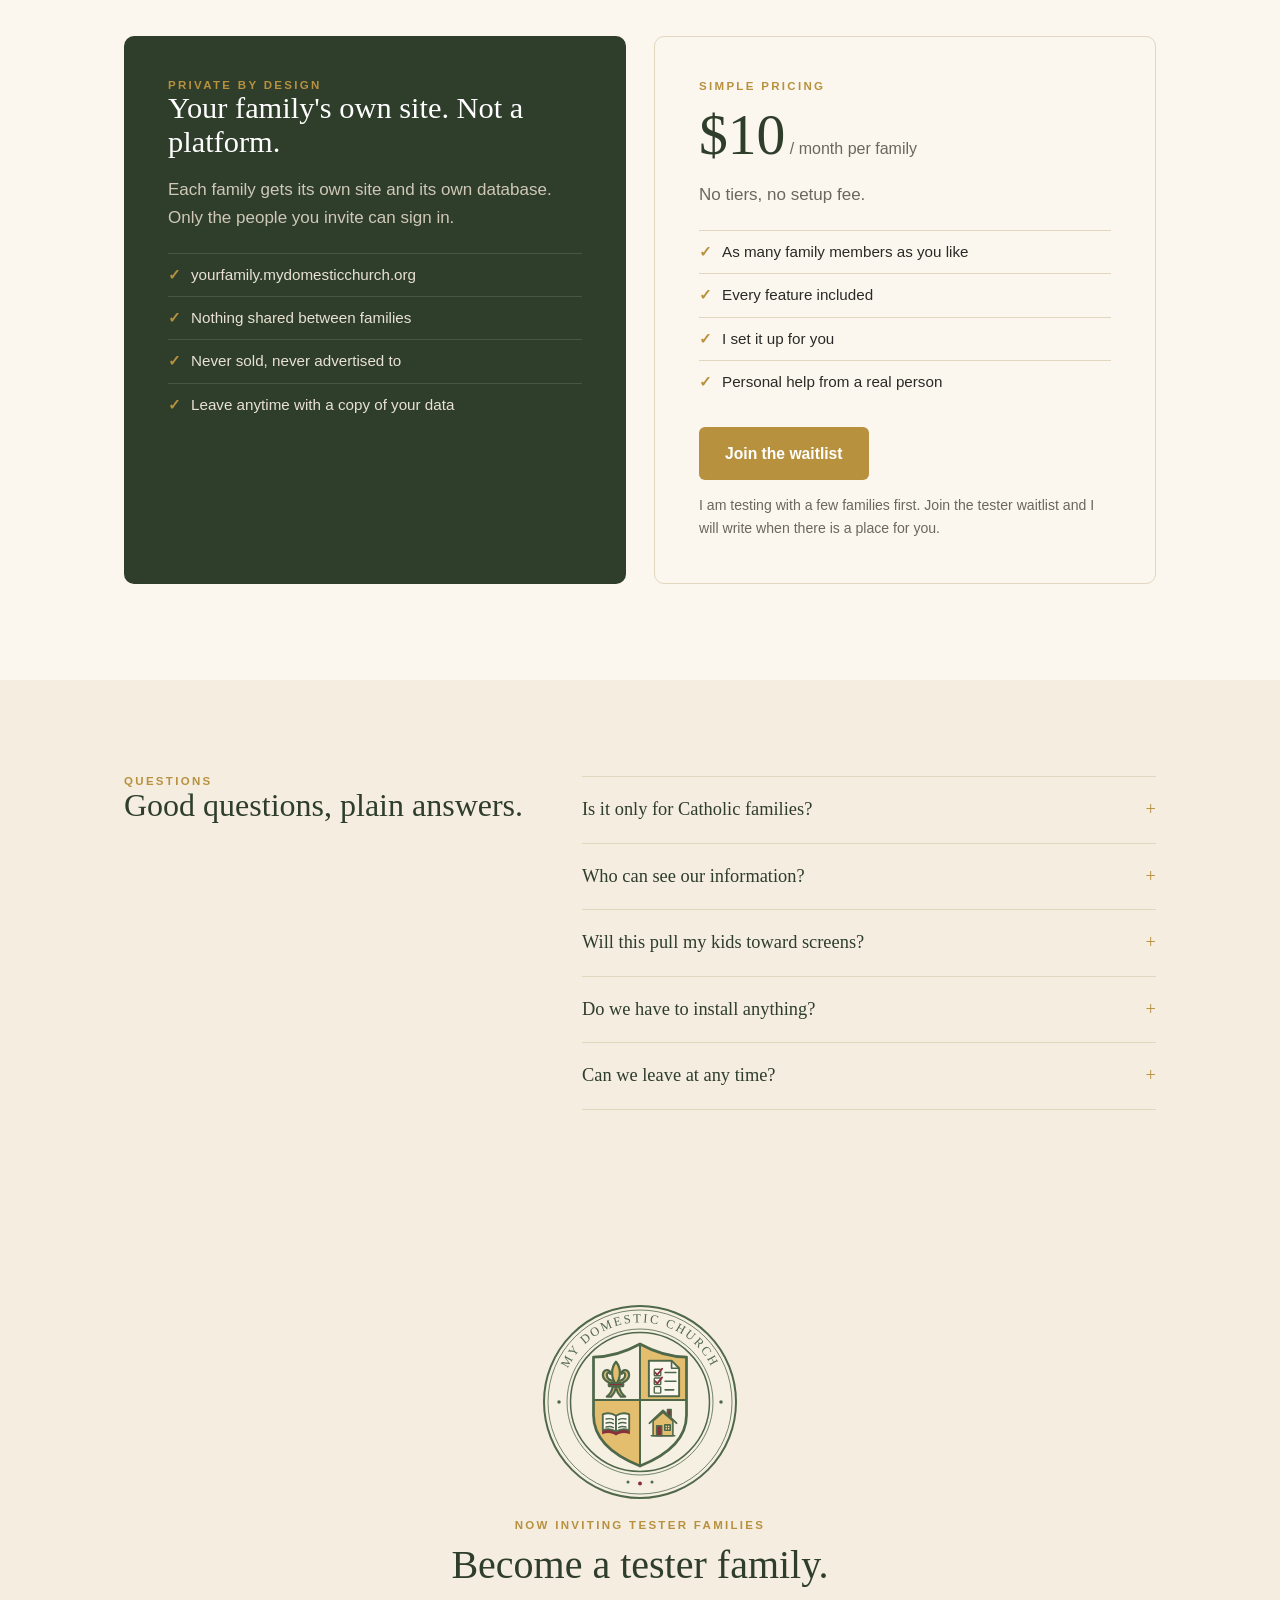
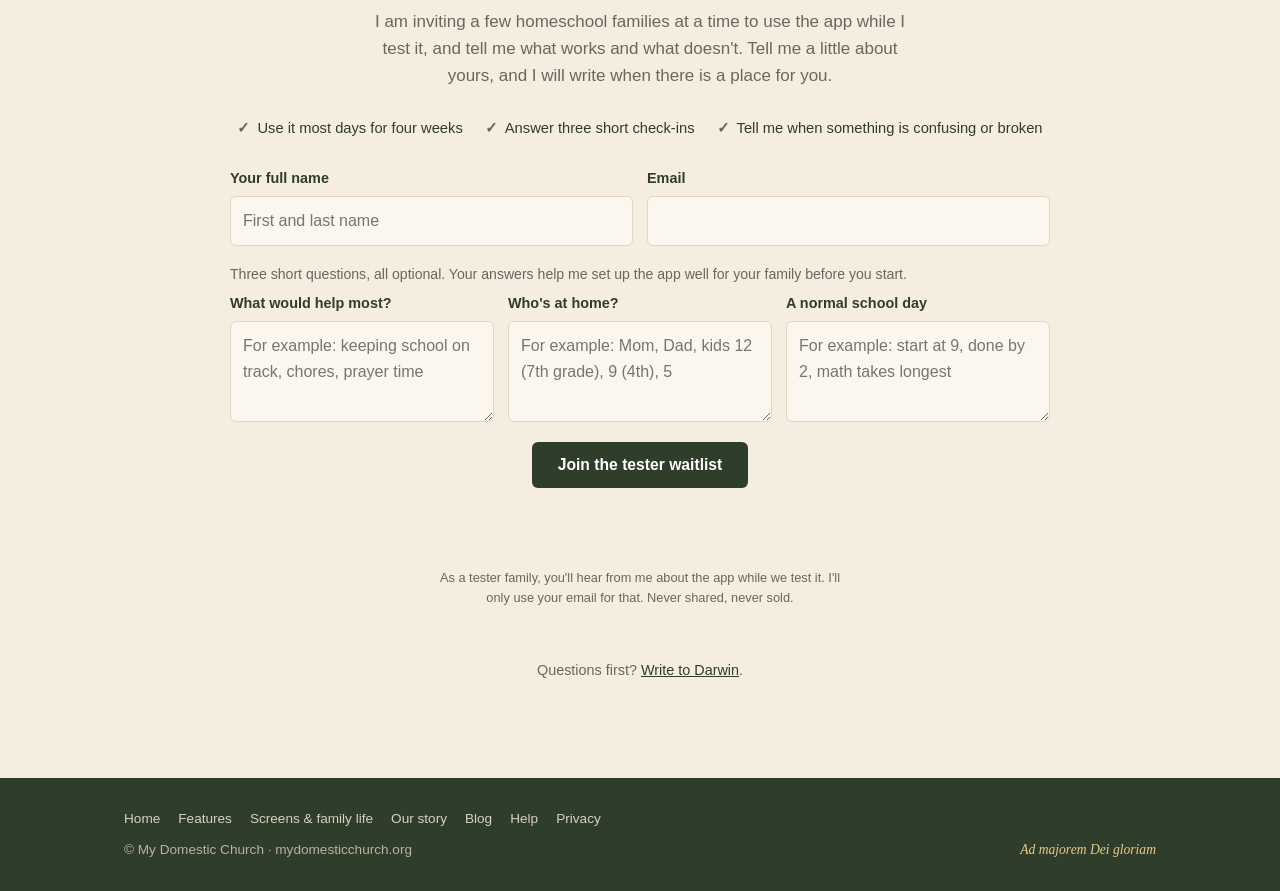
==== commit 8ea2ca18: "Remove Rewards from the public website until it is ready Co-Authored-By: Claude Sonnet 5.5 <noreply@" ====
--- a/index.html
+++ b/index.html
@@ -23,7 +23,7 @@
  <nav class="mnav" aria-label="Main">
   <a href="/features">Features</a><a href="/our-story">Our story</a><a href="/blog">Blog</a><a href="/help">Help</a>
   <details class="menu"><summary><span class="bars" aria-hidden="true"></span>Menu</summary>
-   <div class="menu-panel"><a href="/">Home</a><a href="/features">Features</a><a href="/screens">Screens &amp; family life</a><a href="/rewards">Rewards &amp; store</a><a href="/our-story">Our story</a><a href="/blog">Blog</a><a href="/help">Help</a><a href="/privacy">Privacy</a><a class="hbtn" href="/#waitlist">Join the waitlist</a></div>
+   <div class="menu-panel"><a href="/">Home</a><a href="/features">Features</a><a href="/screens">Screens &amp; family life</a><a href="/our-story">Our story</a><a href="/blog">Blog</a><a href="/help">Help</a><a href="/privacy">Privacy</a><a class="hbtn" href="/#waitlist">Join the waitlist</a></div>
   </details>
   <a class="hbtn" href="/#waitlist">Join the waitlist</a>
  </nav>
@@ -50,7 +50,7 @@
  <div class="day">
   <div><span class="t">7:30</span><h3>Morning offering</h3><p>The day's feast and readings, and a prayer to start together.</p></div>
   <div><span class="t">9:00</span><h3>School</h3><p>Lessons by child, with attendance filled in for you and a printable year report.</p></div>
-  <div><span class="t">12:30</span><h3>Chores</h3><p>Each child checks off their list. Extras can earn points for the family store.</p></div>
+  <div><span class="t">12:30</span><h3>Chores</h3><p>Each child checks off their list.</p></div>
   <div><span class="t">6:00</span><h3>Dinner</h3><p>The week's meal plan, so nobody asks "what's for dinner?" again.</p></div>
   <div><span class="t">8:00</span><h3>Family rosary</h3><p>A guided rosary with the day's mysteries, and night prayers.</p></div>
  </div>
@@ -66,7 +66,7 @@
  <div class="feat">
   <div><span class="n">I.</span><h3>Prayer</h3><p>A prayer book of nearly fifty prayers, guided devotions, and today's Mass readings.</p></div>
   <div><span class="n">II.</span><h3>School</h3><p>Your school's name, patron and motto. Lessons paced over the year, attendance kept for you, and a printable report for each child.</p></div>
-  <div><span class="n">III.</span><h3>Chores &amp; rewards</h3><p>Daily lists, printable charts, and an optional points store the kids actually like.</p></div>
+  <div><span class="n">III.</span><h3>Chores</h3><p>Daily lists and printable charts that the kids can check off.</p></div>
   <div><span class="n">IV.</span><h3>Calendar &amp; meals</h3><p>Family events, feast days and the week's dinners in one place.</p></div>
   <div><span class="n">V.</span><h3>Photos &amp; family feed</h3><p>Private albums and a feed just for your household, with up to four photos in a post.</p></div>
   <div><span class="n">VI.</span><h3>Emergency page</h3><p>Numbers, allergies and house notes, ready for a sitter.</p></div>
@@ -155,7 +155,7 @@
  <p class="wl-small">Questions first? <a data-mail href="#">Write to Darwin</a>.</p>
 </div></div>
 
-<footer><div class="wrap"><nav class="fnav"><a href="/">Home</a><a href="/features">Features</a><a href="/screens">Screens &amp; family life</a><a href="/rewards">Rewards &amp; store</a><a href="/our-story">Our story</a><a href="/blog">Blog</a><a href="/help">Help</a><a href="/privacy">Privacy</a></nav><span>&copy; My Domestic Church &middot; mydomesticchurch.org</span><em>Ad majorem Dei gloriam</em></div></footer>
+<footer><div class="wrap"><nav class="fnav"><a href="/">Home</a><a href="/features">Features</a><a href="/screens">Screens &amp; family life</a><a href="/our-story">Our story</a><a href="/blog">Blog</a><a href="/help">Help</a><a href="/privacy">Privacy</a></nav><span>&copy; My Domestic Church &middot; mydomesticchurch.org</span><em>Ad majorem Dei gloriam</em></div></footer>
 <script src="/site.js?v=10"></script>
 <script>
 /* Home heading: gently fades between its lines. Shows only the first line if the visitor prefers less motion. */
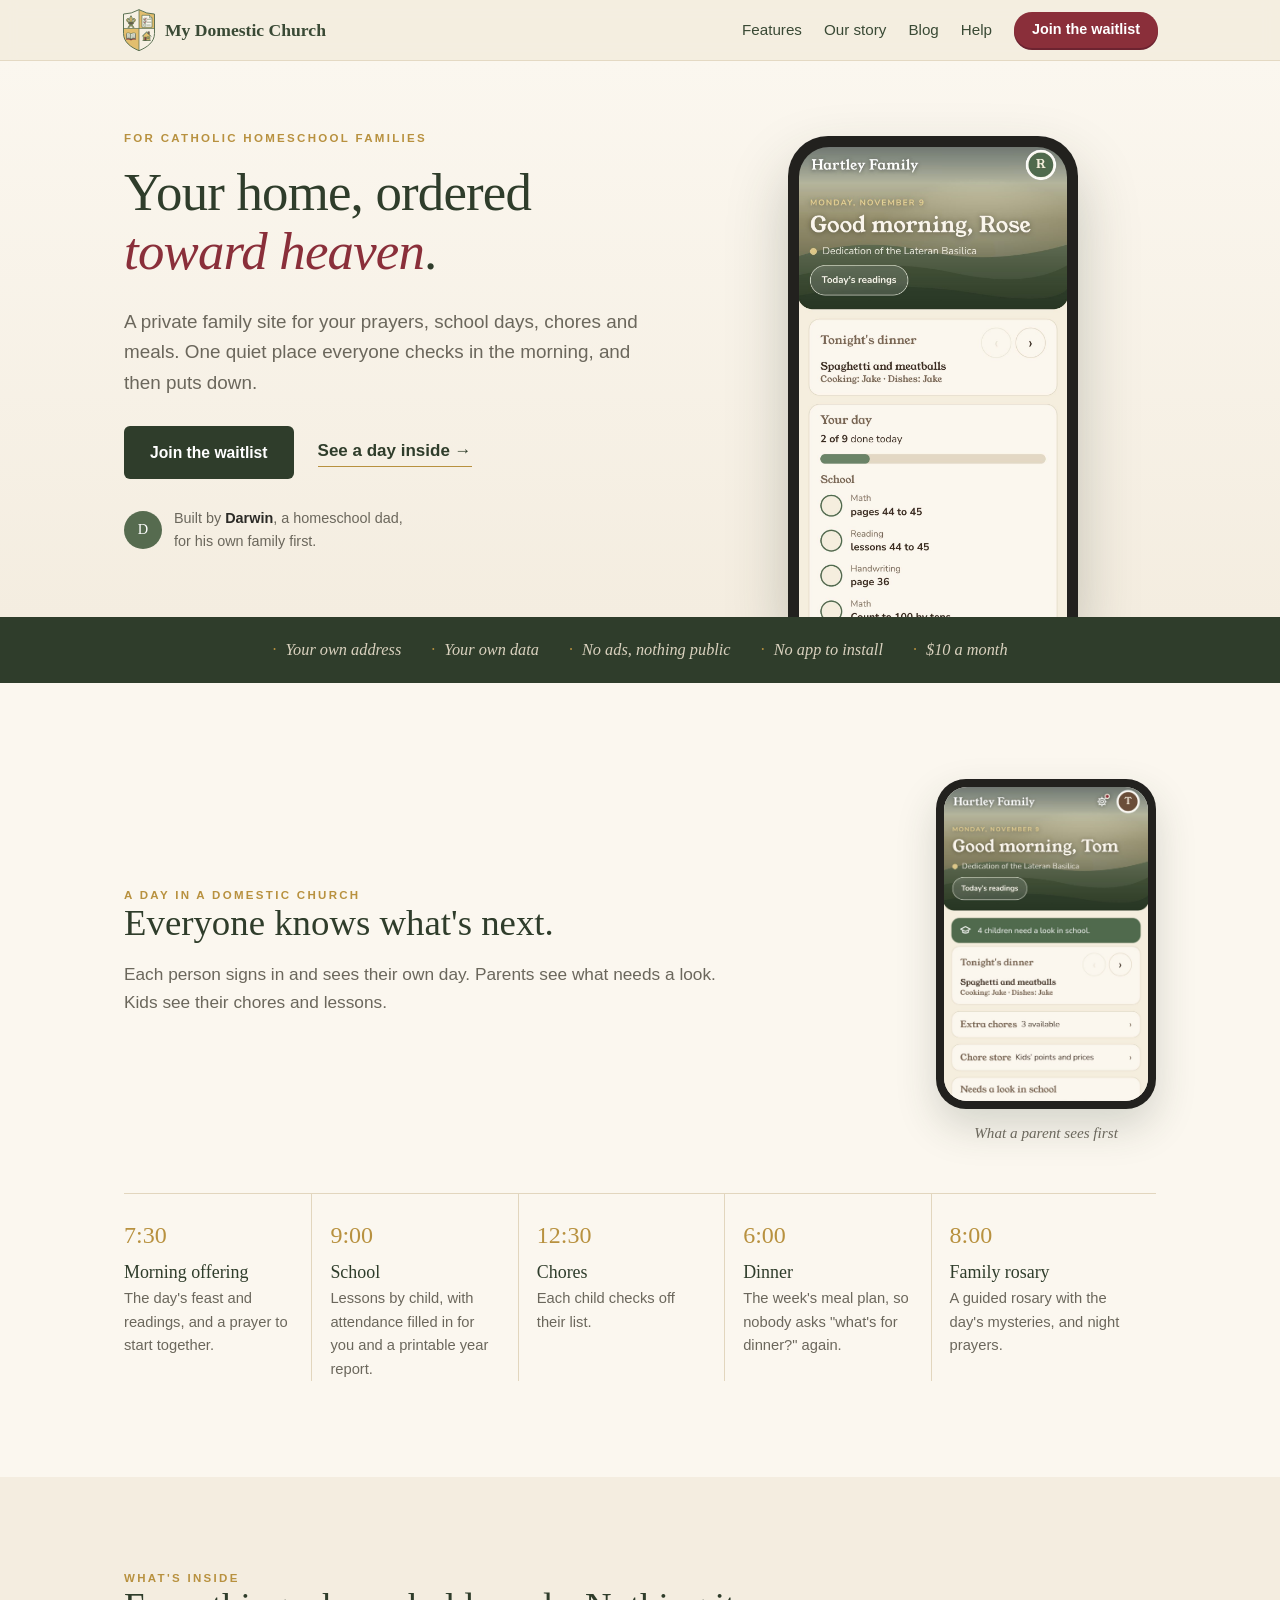
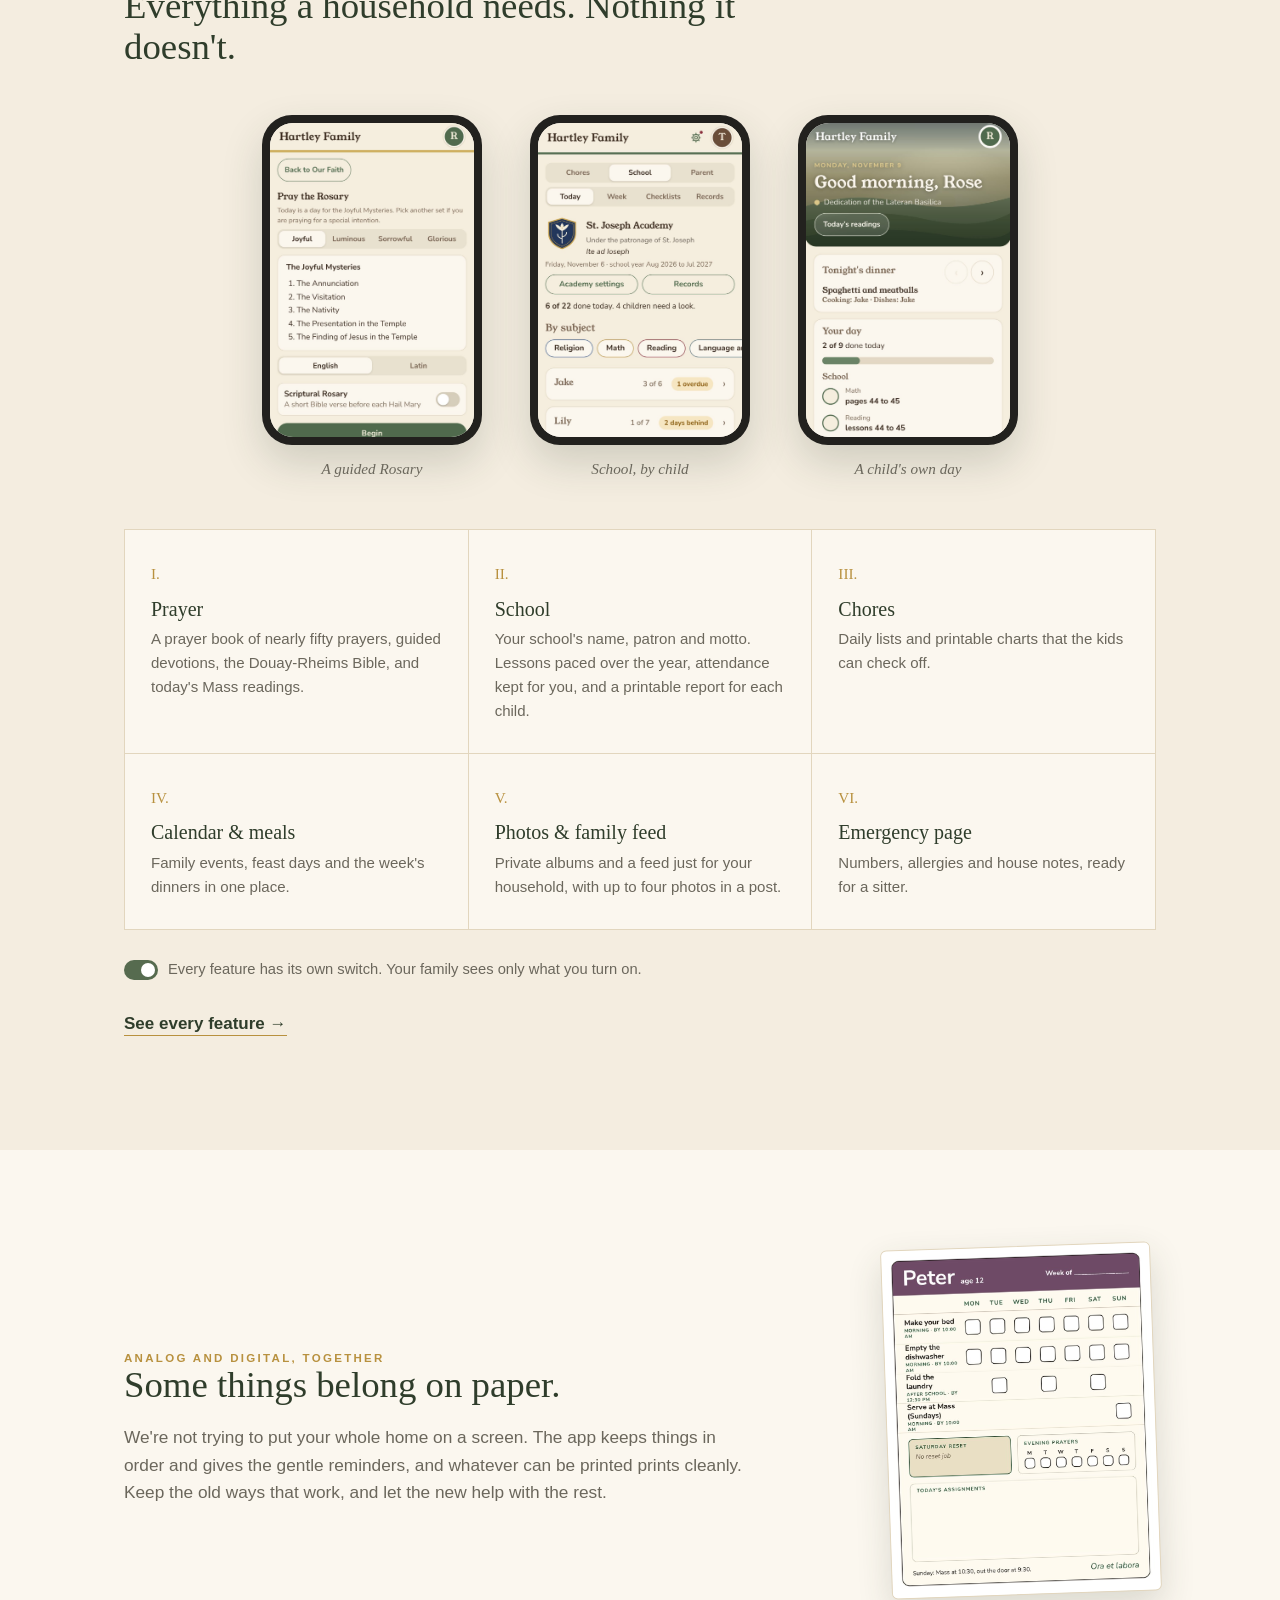
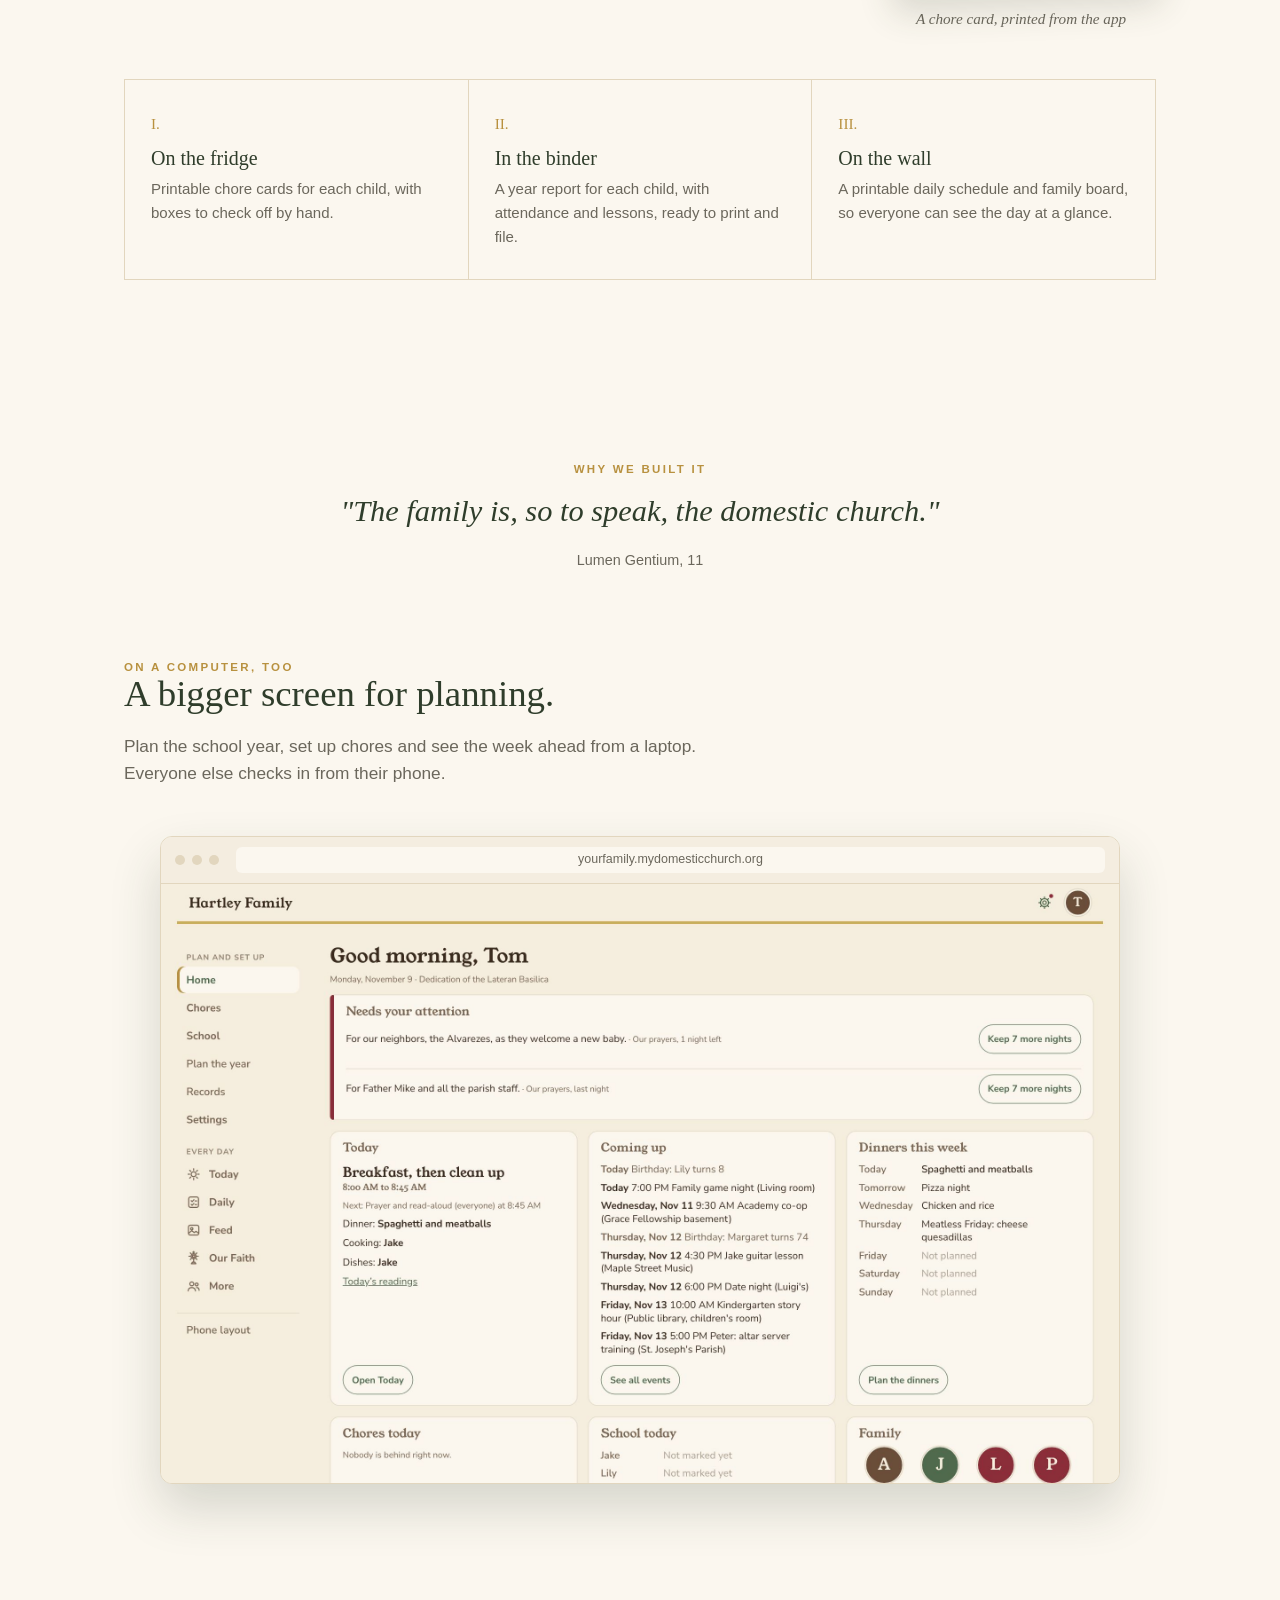
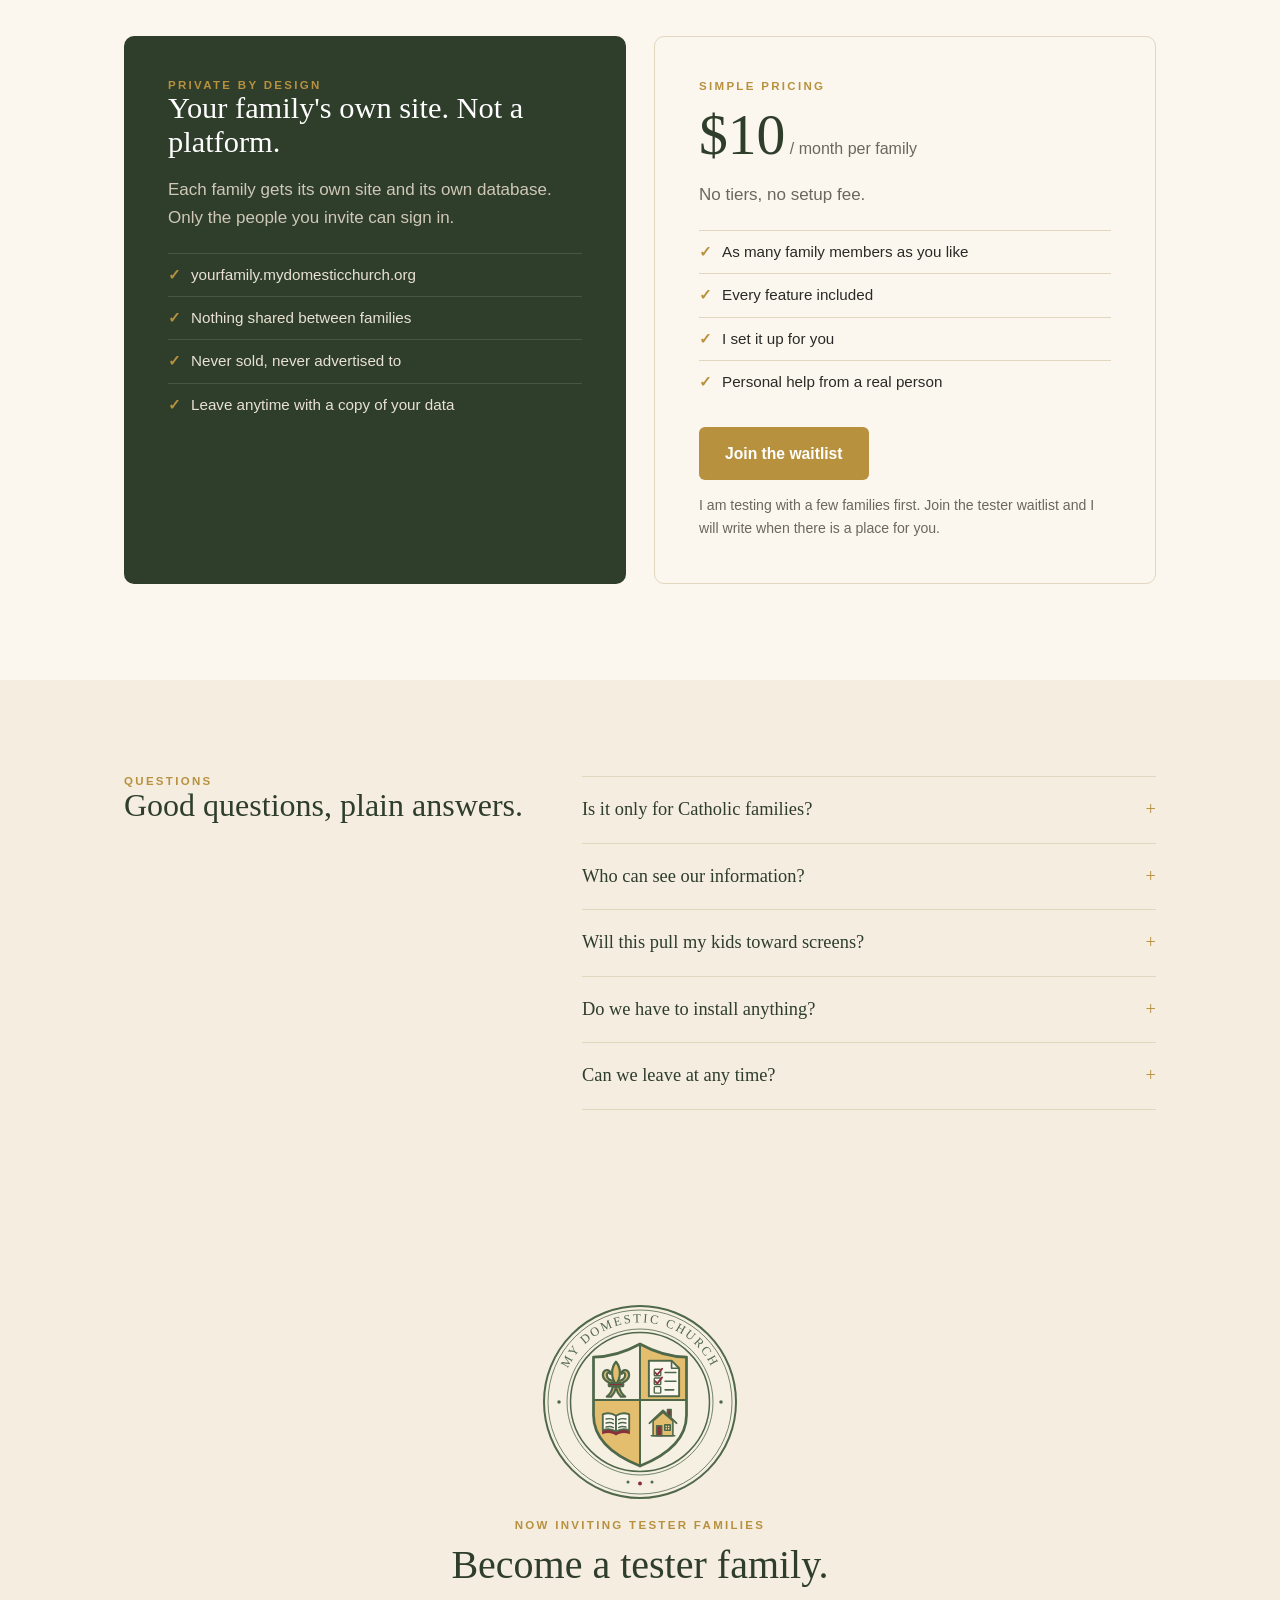
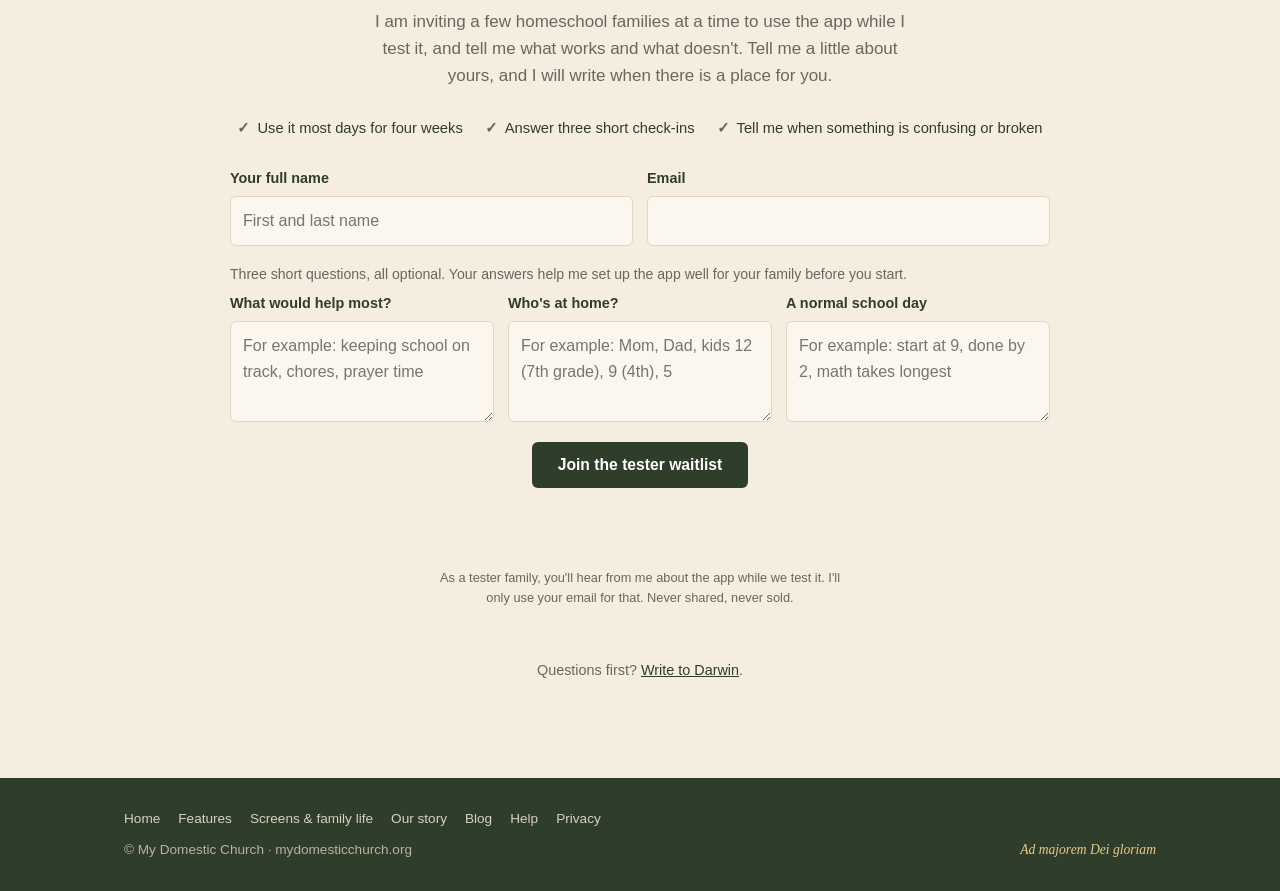
==== commit 219c2e4a: "Bring help, features and blog up to date with the app Co-Authored-By: Claude Sonnet 5.5 <noreply@ant" ====
--- a/index.html
+++ b/index.html
@@ -64,7 +64,7 @@
   <figure class="mini"><div class="scr"><img src="/shots/chores-child.jpg?v=2" alt="A child's day with chores to check off" loading="lazy"></div><figcaption>A child's own day</figcaption></figure>
  </div>
  <div class="feat">
-  <div><span class="n">I.</span><h3>Prayer</h3><p>A prayer book of nearly fifty prayers, guided devotions, and today's Mass readings.</p></div>
+  <div><span class="n">I.</span><h3>Prayer</h3><p>A prayer book of nearly fifty prayers, guided devotions, the Douay-Rheims Bible, and today's Mass readings.</p></div>
   <div><span class="n">II.</span><h3>School</h3><p>Your school's name, patron and motto. Lessons paced over the year, attendance kept for you, and a printable report for each child.</p></div>
   <div><span class="n">III.</span><h3>Chores</h3><p>Daily lists and printable charts that the kids can check off.</p></div>
   <div><span class="n">IV.</span><h3>Calendar &amp; meals</h3><p>Family events, feast days and the week's dinners in one place.</p></div>
@@ -112,7 +112,7 @@
  <div>
   <details><summary>Is it only for Catholic families?</summary><p style="color:var(--muted);margin:12px 0 0">It's built with a Catholic family in mind, with the prayer book, readings and wording to match, but any family that likes a private home site is welcome.</p></details>
   <details><summary>Who can see our information?</summary><p style="color:var(--muted);margin:12px 0 0">Only the people you give a sign-in to. Nothing is public, and nothing is shared between families unless you choose a feature that does.</p></details>
-  <details><summary>Will this pull my kids toward screens?</summary><p style="color:var(--muted);margin:12px 0 0">I hope not. It is meant to be quick to check and easy to put down, and optional features such as Chat start switched off. <a href="/screens">Read more</a>.</p></details>
+  <details><summary>Will this pull my kids toward screens?</summary><p style="color:var(--muted);margin:12px 0 0">I hope not. It is meant to be quick to check and easy to put down, and every optional feature starts switched off. <a href="/screens">Read more</a>.</p></details>
   <details><summary>Do we have to install anything?</summary><p style="color:var(--muted);margin:12px 0 0">No. It opens in your phone's browser, and you can add it to your Home Screen so it looks like an app.</p></details>
   <details><summary>Can we leave at any time?</summary><p style="color:var(--muted);margin:12px 0 0">Yes. Just let me know and I'll give you a copy of your family's information.</p></details>
  </div>
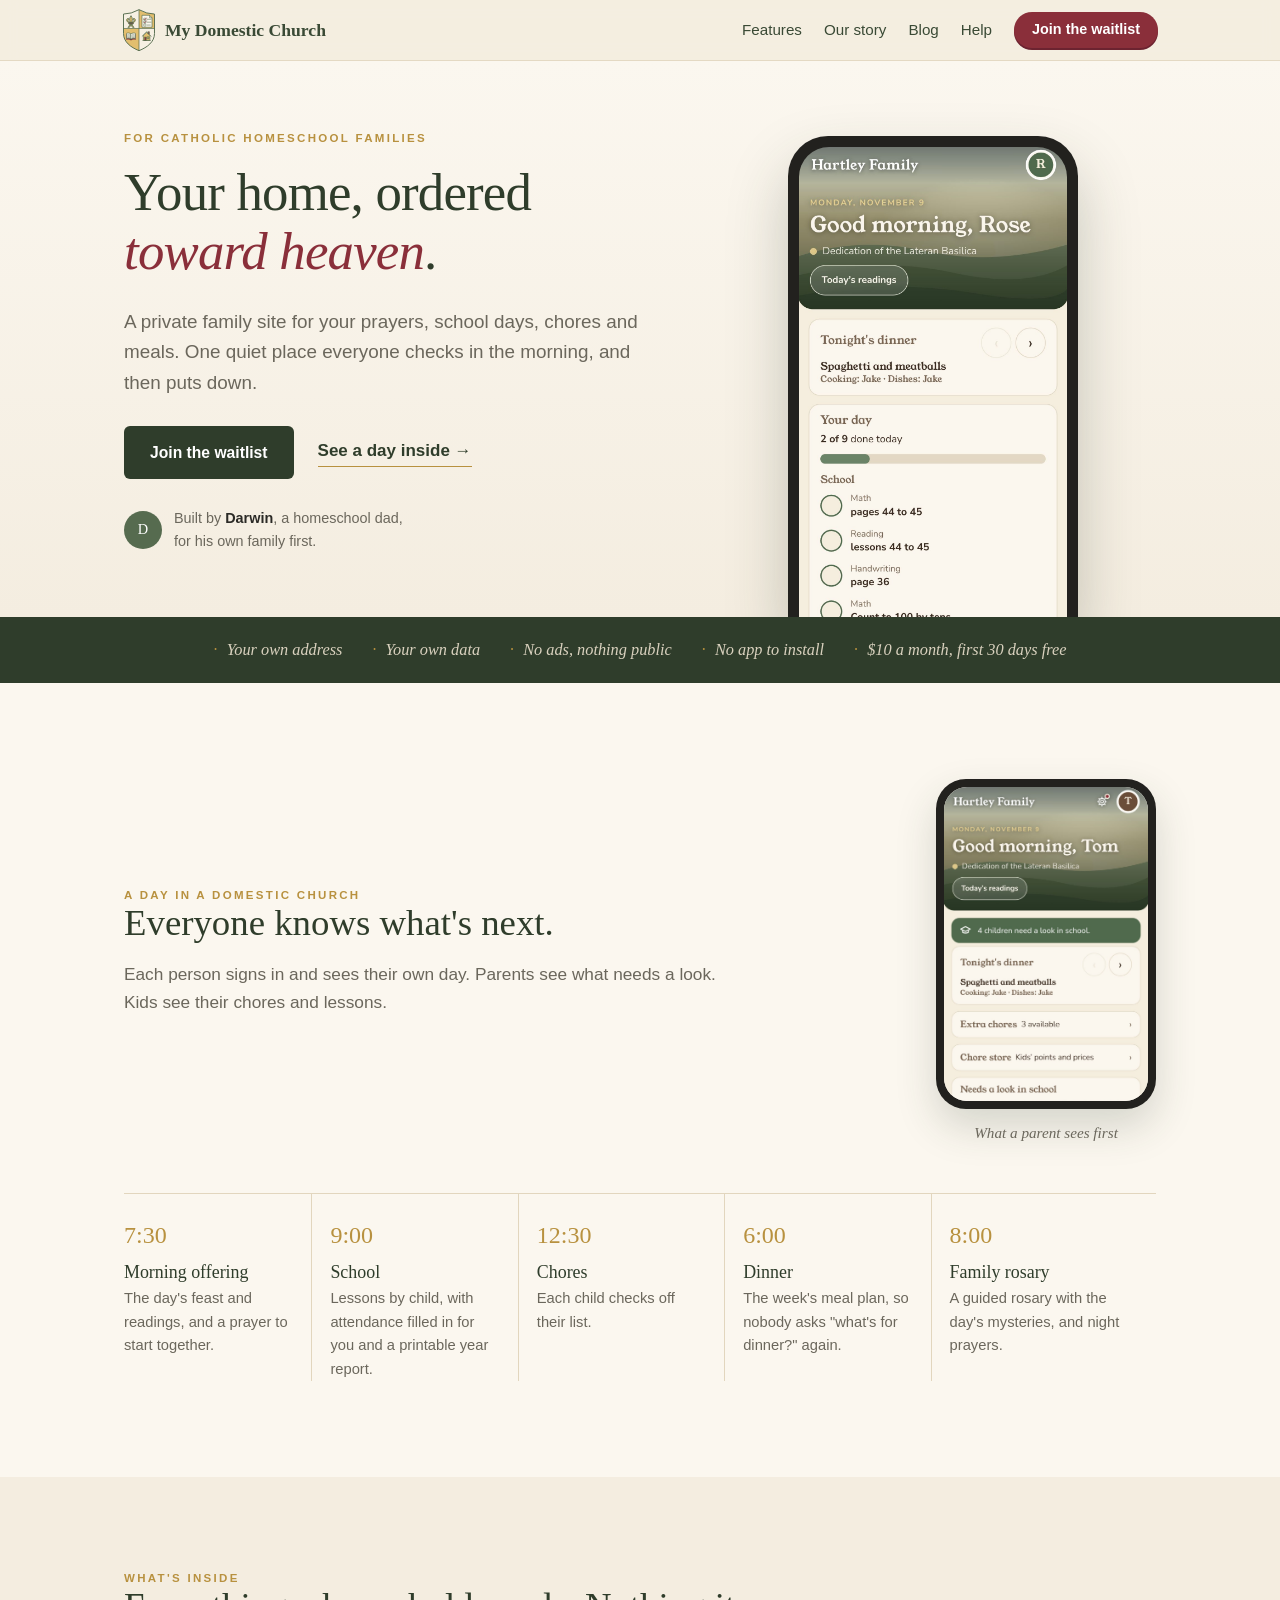
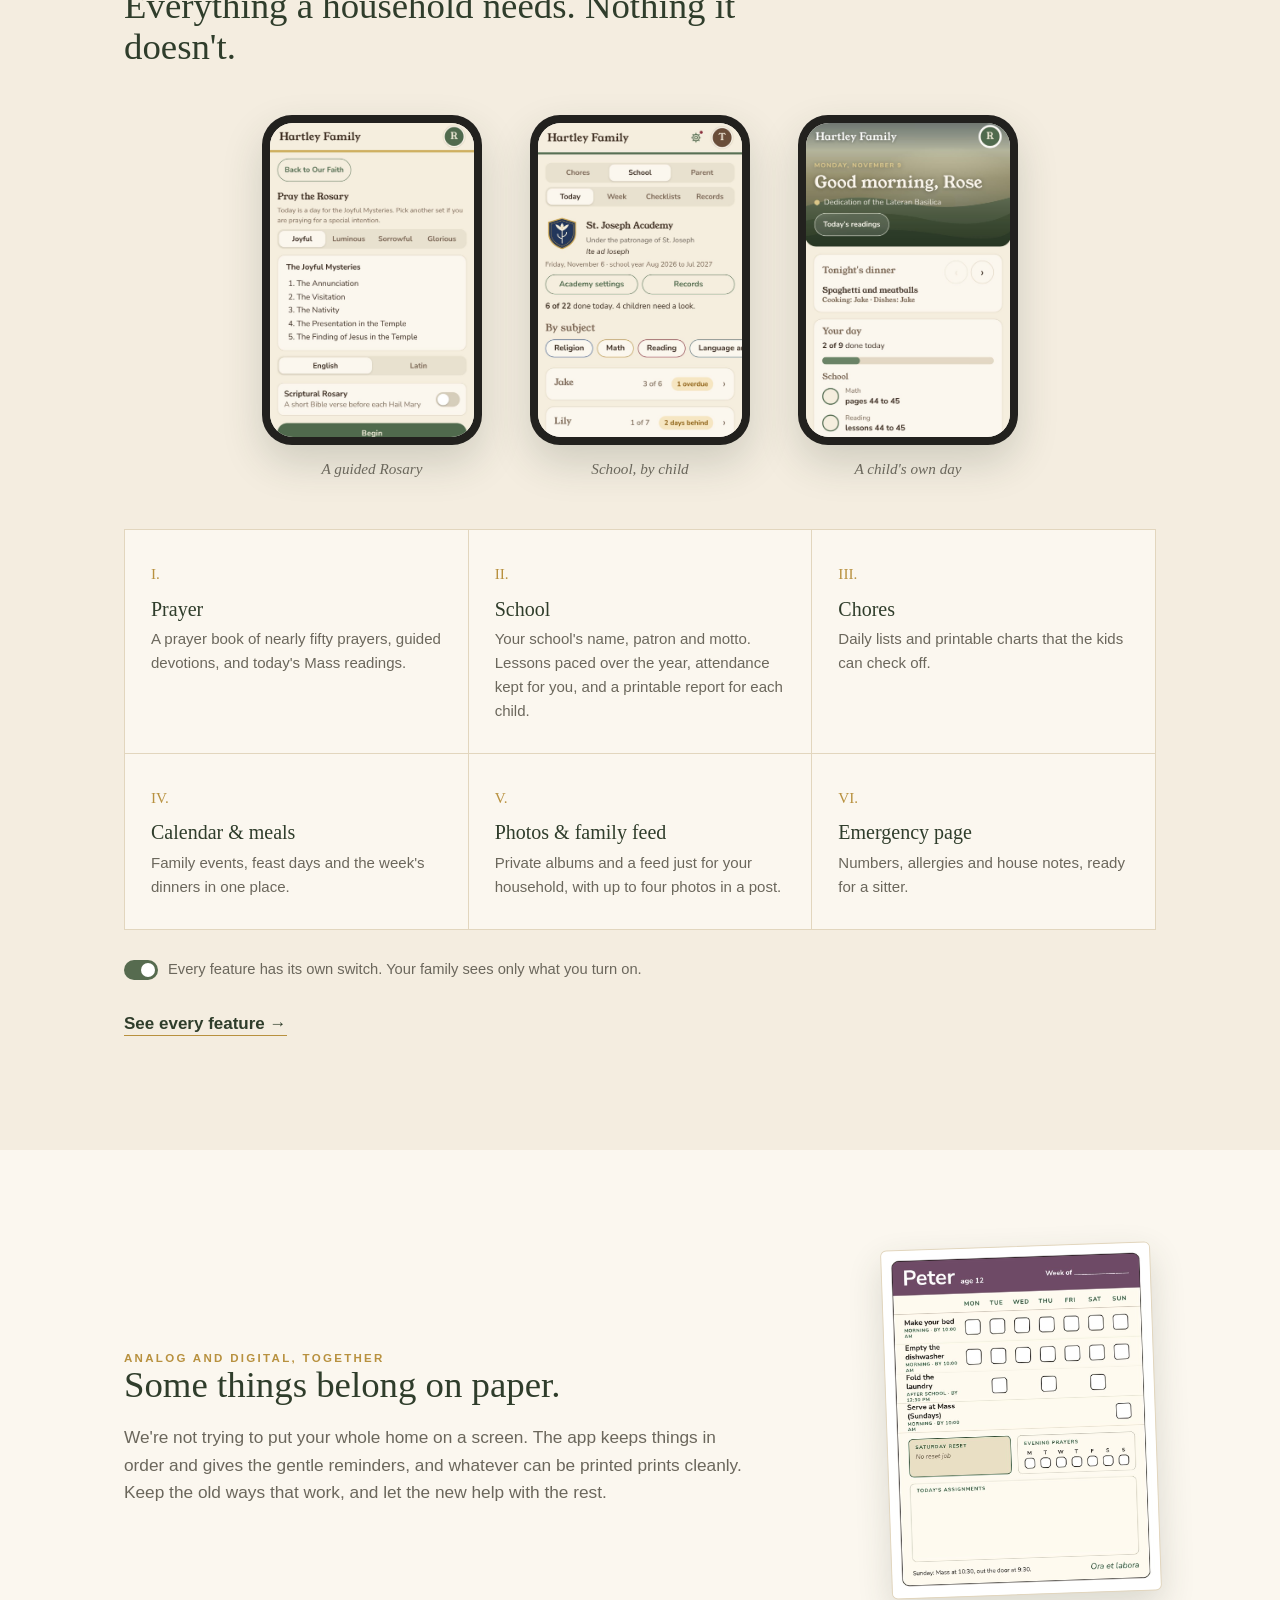
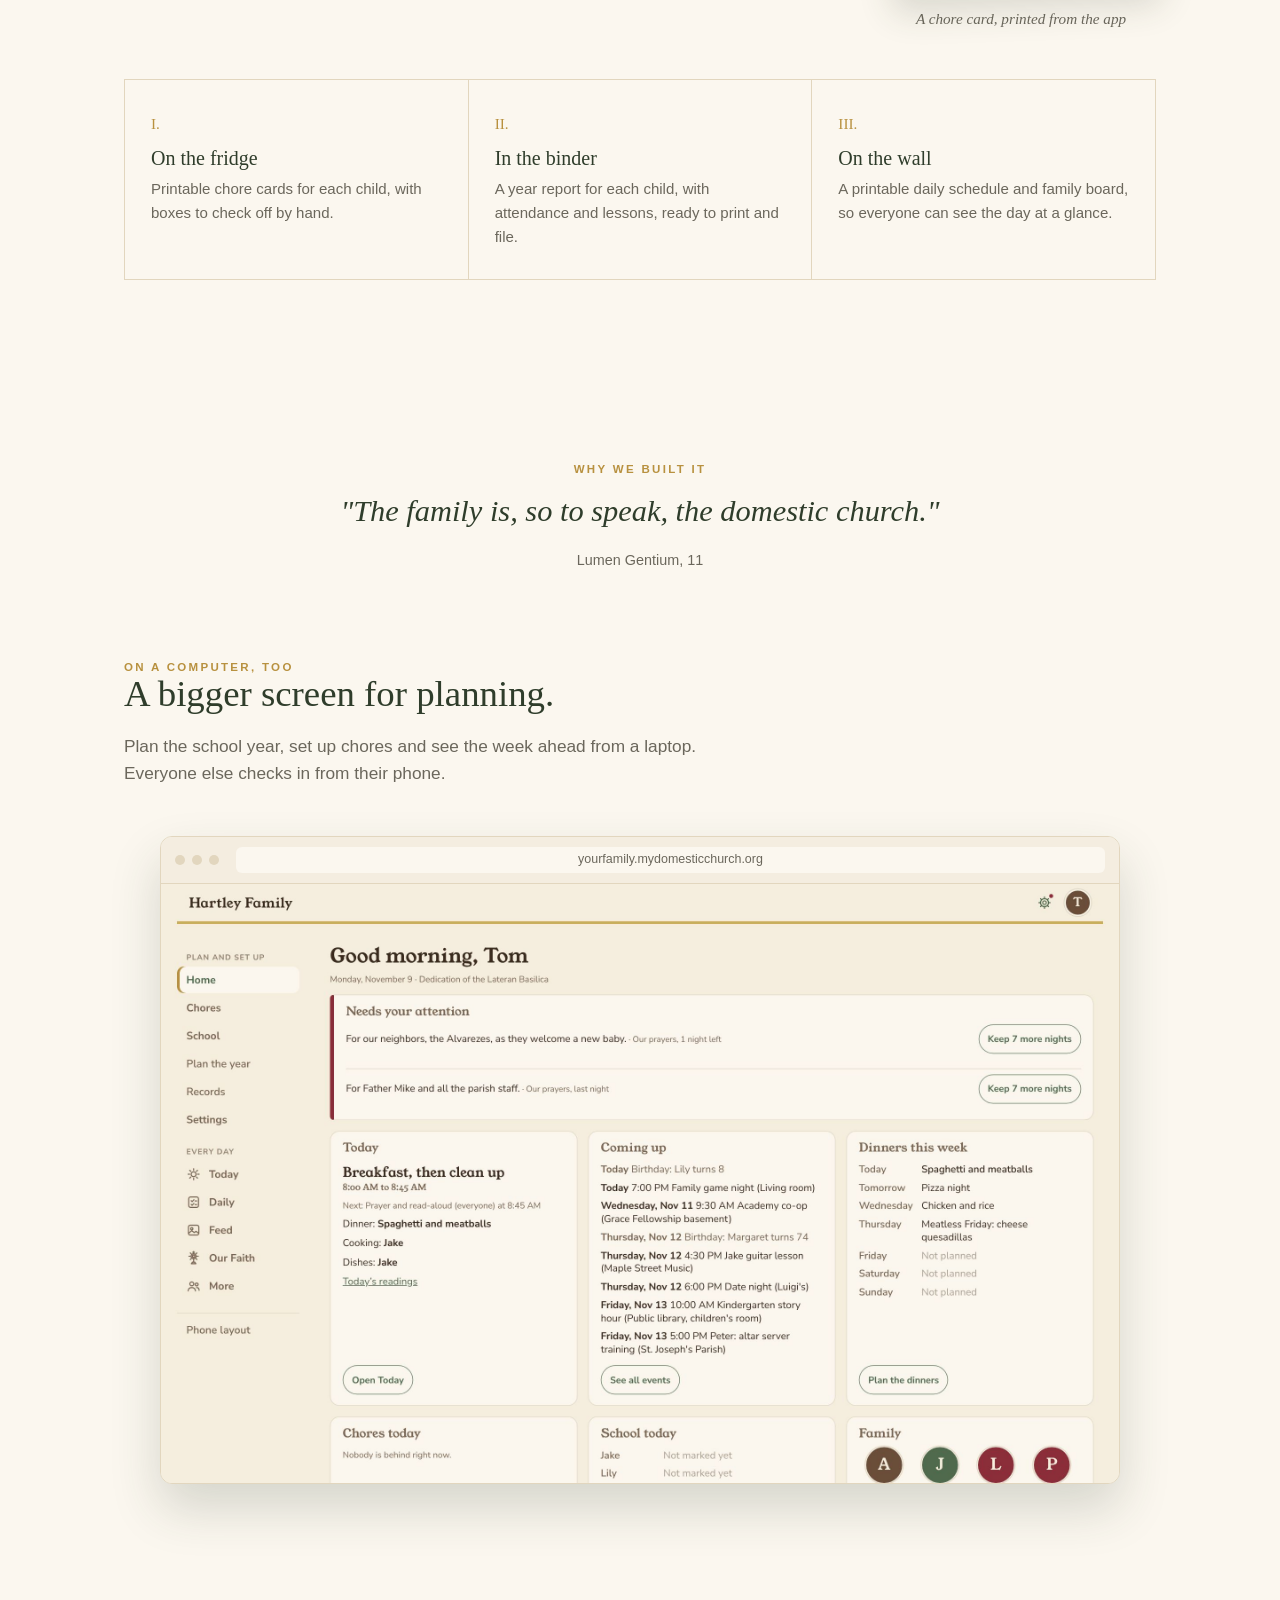
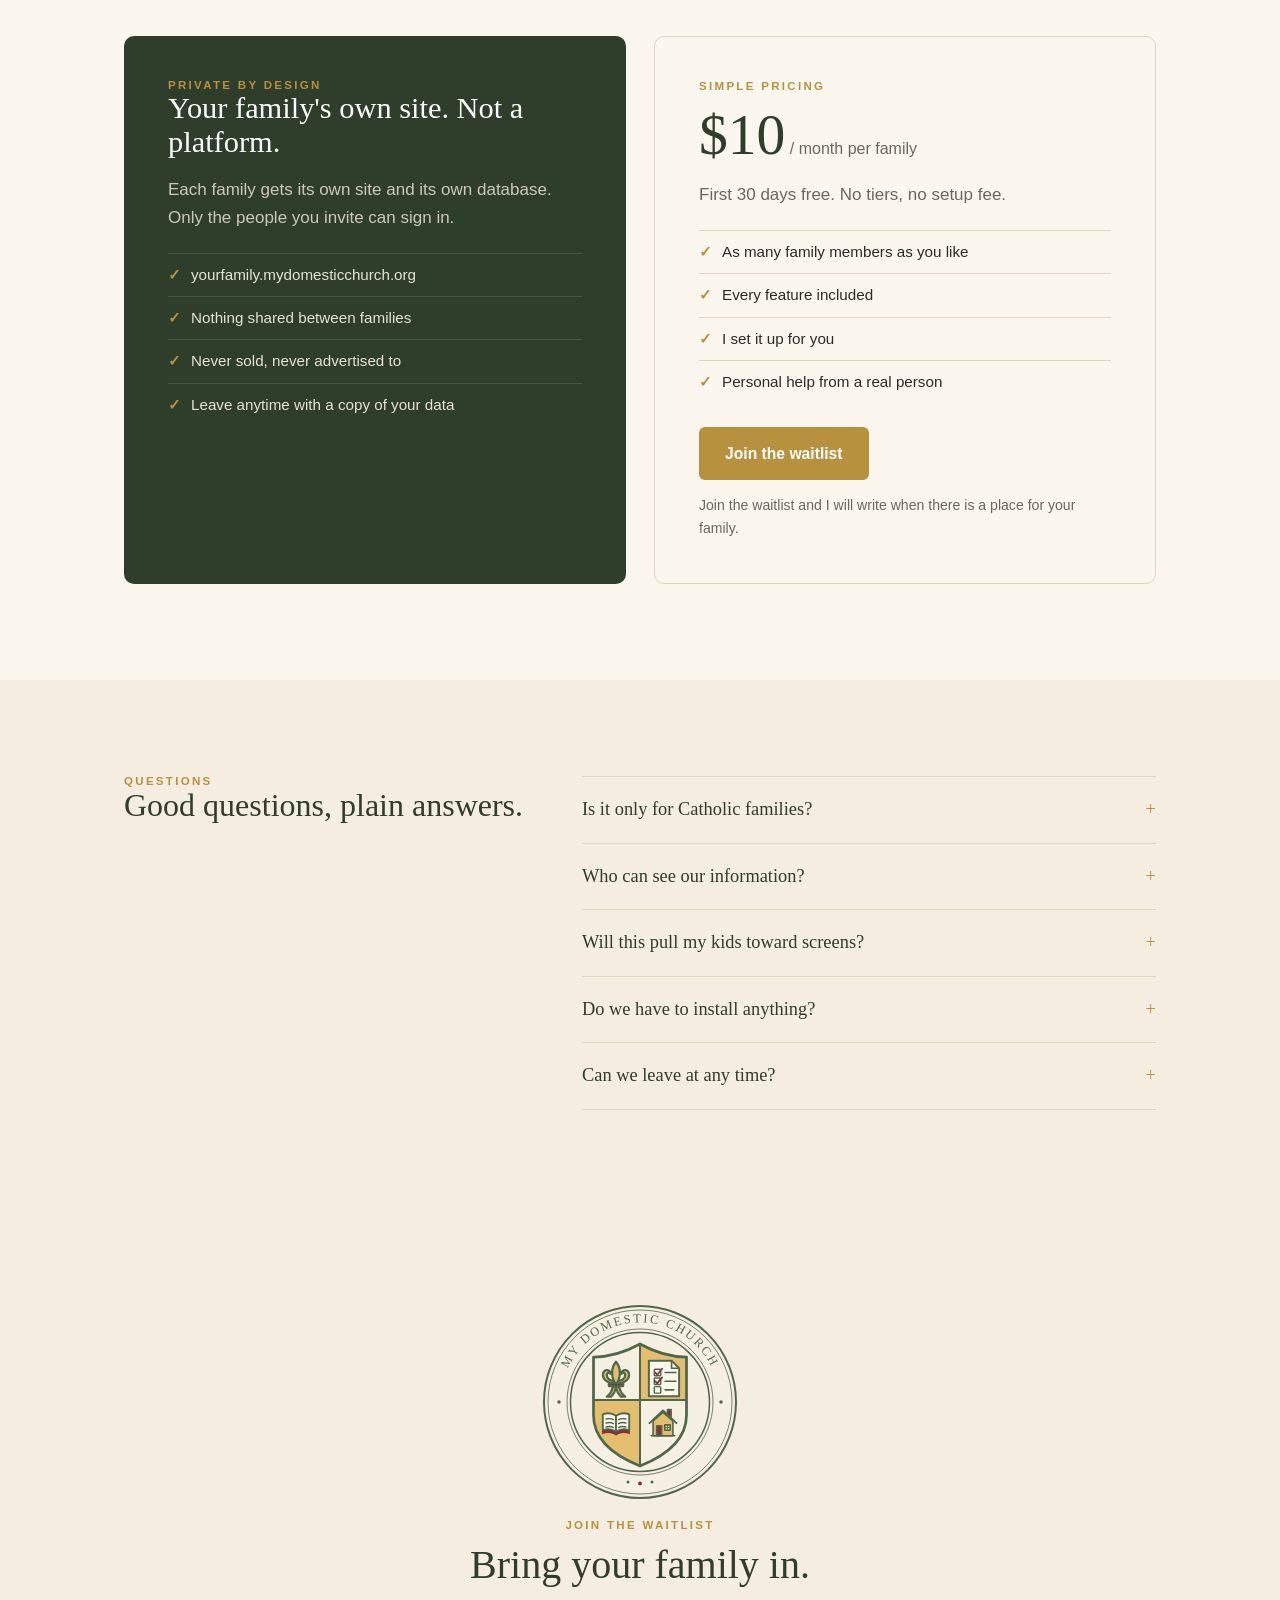
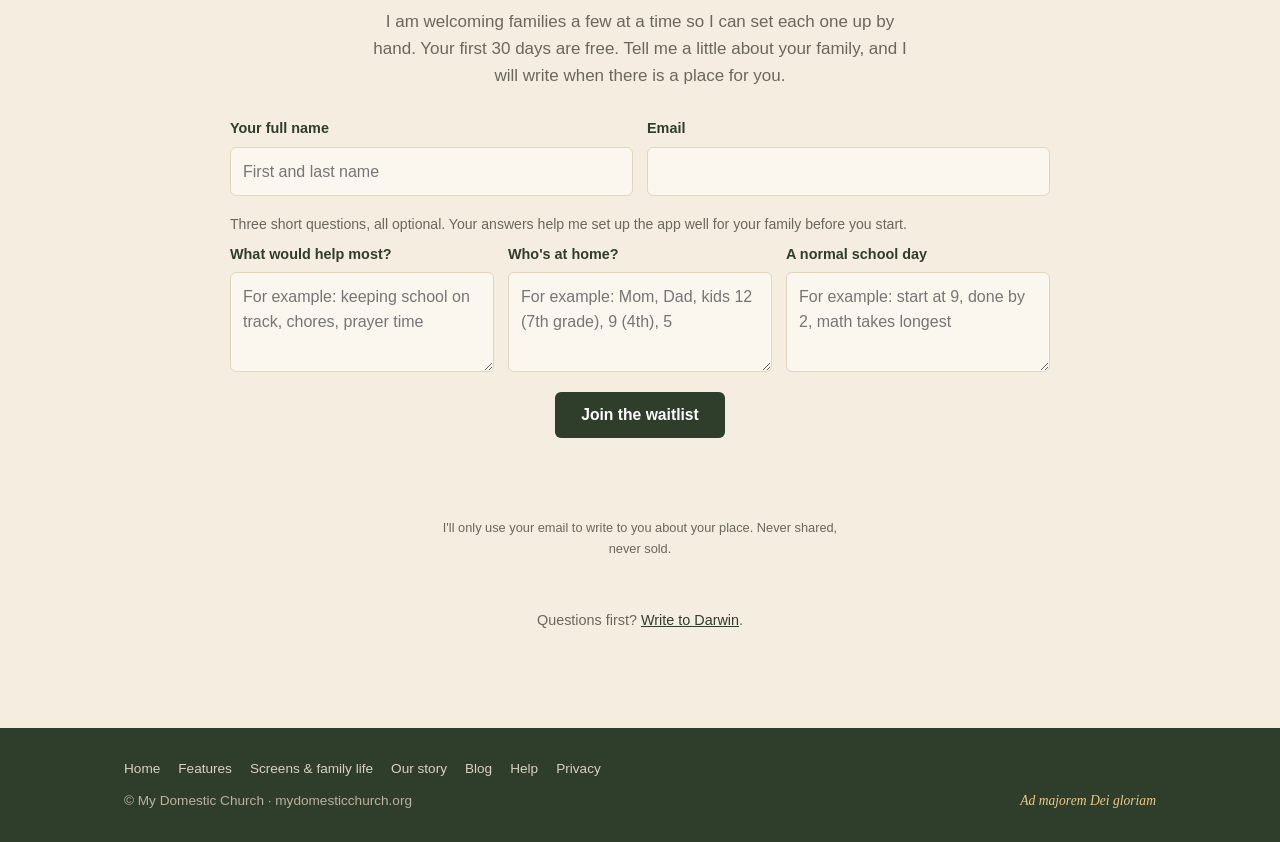
==== commit e4d191d1: "Remove tester wording from the website and add 'first 30 days free' Co-Authored-By: Claude Sonnet 5." ====
--- a/index.html
+++ b/index.html
@@ -40,7 +40,7 @@
  <div><div class="phone"><div class="scr"><img src="/shots/today.jpg?v=2" alt="Today screen"></div></div></div>
 </div></header>
 
-<div class="strip"><div class="wrap"><span>Your own address</span><span>Your own data</span><span>No ads, nothing public</span><span>No app to install</span><span>$10 a month</span></div></div>
+<div class="strip"><div class="wrap"><span>Your own address</span><span>Your own data</span><span>No ads, nothing public</span><span>No app to install</span><span>$10 a month, first 30 days free</span></div></div>
 
 <section id="day"><div class="wrap">
  <div class="headrow">
@@ -64,7 +64,7 @@
   <figure class="mini"><div class="scr"><img src="/shots/chores-child.jpg?v=2" alt="A child's day with chores to check off" loading="lazy"></div><figcaption>A child's own day</figcaption></figure>
  </div>
  <div class="feat">
-  <div><span class="n">I.</span><h3>Prayer</h3><p>A prayer book of nearly fifty prayers, guided devotions, the Douay-Rheims Bible, and today's Mass readings.</p></div>
+  <div><span class="n">I.</span><h3>Prayer</h3><p>A prayer book of nearly fifty prayers, guided devotions, and today's Mass readings.</p></div>
   <div><span class="n">II.</span><h3>School</h3><p>Your school's name, patron and motto. Lessons paced over the year, attendance kept for you, and a printable report for each child.</p></div>
   <div><span class="n">III.</span><h3>Chores</h3><p>Daily lists and printable charts that the kids can check off.</p></div>
   <div><span class="n">IV.</span><h3>Calendar &amp; meals</h3><p>Family events, feast days and the week's dinners in one place.</p></div>
@@ -101,10 +101,10 @@
 <section style="padding-top:0"><div class="wrap two">
  <div class="dark"><div class="caps">Private by design</div><h2>Your family's own site. Not a platform.</h2><p>Each family gets its own site and its own database. Only the people you invite can sign in.</p>
   <ul><li>yourfamily.mydomesticchurch.org</li><li>Nothing shared between families</li><li>Never sold, never advertised to</li><li>Leave anytime with a copy of your data</li></ul></div>
- <div class="price"><div class="caps">Simple pricing</div><div class="amt" style="margin:14px 0 6px"><span id="price-monthly">$10</span><small> / month per family</small></div><p style="color:var(--muted)">No tiers, no setup fee.</p>
+ <div class="price"><div class="caps">Simple pricing</div><div class="amt" style="margin:14px 0 6px"><span id="price-monthly">$10</span><small> / month per family</small></div><p style="color:var(--muted)">First 30 days free. No tiers, no setup fee.</p>
   <ul><li>As many family members as you like</li><li>Every feature included</li><li>I set it up for you</li><li>Personal help from a real person</li></ul>
   <a class="btn gold" style="margin-top:24px" href="#waitlist">Join the waitlist</a>
-  <p style="color:var(--muted);font-size:.88rem;margin:14px 0 0">I am testing with a few families first. Join the tester waitlist and I will write when there is a place for you.</p></div>
+  <p style="color:var(--muted);font-size:.88rem;margin:14px 0 0">Join the waitlist and I will write when there is a place for your family.</p></div>
 </div></section>
 
 <section class="alt"><div class="wrap faq">
@@ -120,10 +120,9 @@
 
 <div class="cta" id="waitlist"><div class="wrap" id="contact">
  <img src="/logo/crest-seal.svg" alt="My Domestic Church seal">
- <div class="caps">Now inviting tester families</div>
- <h2>Become a tester family.</h2>
- <p>I am inviting a few homeschool families at a time to use the app while I test it, and tell me what works and what doesn't. Tell me a little about yours, and I will write when there is a place for you.</p>
- <ul class="wl-asks"><li>Use it most days for four weeks</li><li>Answer three short check-ins</li><li>Tell me when something is confusing or broken</li></ul>
+ <div class="caps">Join the waitlist</div>
+ <h2>Bring your family in.</h2>
+ <p>I am welcoming families a few at a time so I can set each one up by hand. Your first 30 days are free. Tell me a little about your family, and I will write when there is a place for you.</p>
  <form class="wl" id="wl-form" novalidate>
   <div class="wl-row">
    <label for="wl-name">Your full name<input id="wl-name" name="name" autocomplete="name" required maxlength="100" placeholder="First and last name"></label>
@@ -136,12 +135,12 @@
    <label for="wl-day">A normal school day<textarea id="wl-day" name="school_day" rows="3" maxlength="500" placeholder="For example: start at 9, done by 2, math takes longest"></textarea></label>
   </div>
   <label class="wl-hp" aria-hidden="true">Leave this empty<input name="website" tabindex="-1" autocomplete="off"></label>
-  <button class="btn" type="submit" id="wl-send">Join the tester waitlist</button>
+  <button class="btn" type="submit" id="wl-send">Join the waitlist</button>
   <p class="wl-msg" id="wl-msg" role="status"></p>
-  <p class="wl-fine">As a tester family, you'll hear from me about the app while we test it. I'll only use your email for that. Never shared, never sold.</p>
+  <p class="wl-fine">I'll only use your email to write to you about your place. Never shared, never sold.</p>
  </form>
  <form class="wl" id="wl-more" hidden novalidate>
-  <h3 class="wl-thanks">Thank you! You're on the tester waitlist.</h3>
+  <h3 class="wl-thanks">Thank you! You're on the waitlist.</h3>
   <p class="wl-note">One more thing, if you have a minute. A few answers now mean I can set the app up around the way your family already works. Skip any you like, or all of them.</p>
   <label for="wm-organize">How do you keep things organized today? A planner, the fridge, an app, memory, sticky notes?<textarea id="wm-organize" name="organize" rows="2" maxlength="600"></textarea></label>
   <label for="wm-working">What's working well that you'd hate to lose?<textarea id="wm-working" name="working" rows="2" maxlength="600"></textarea></label>
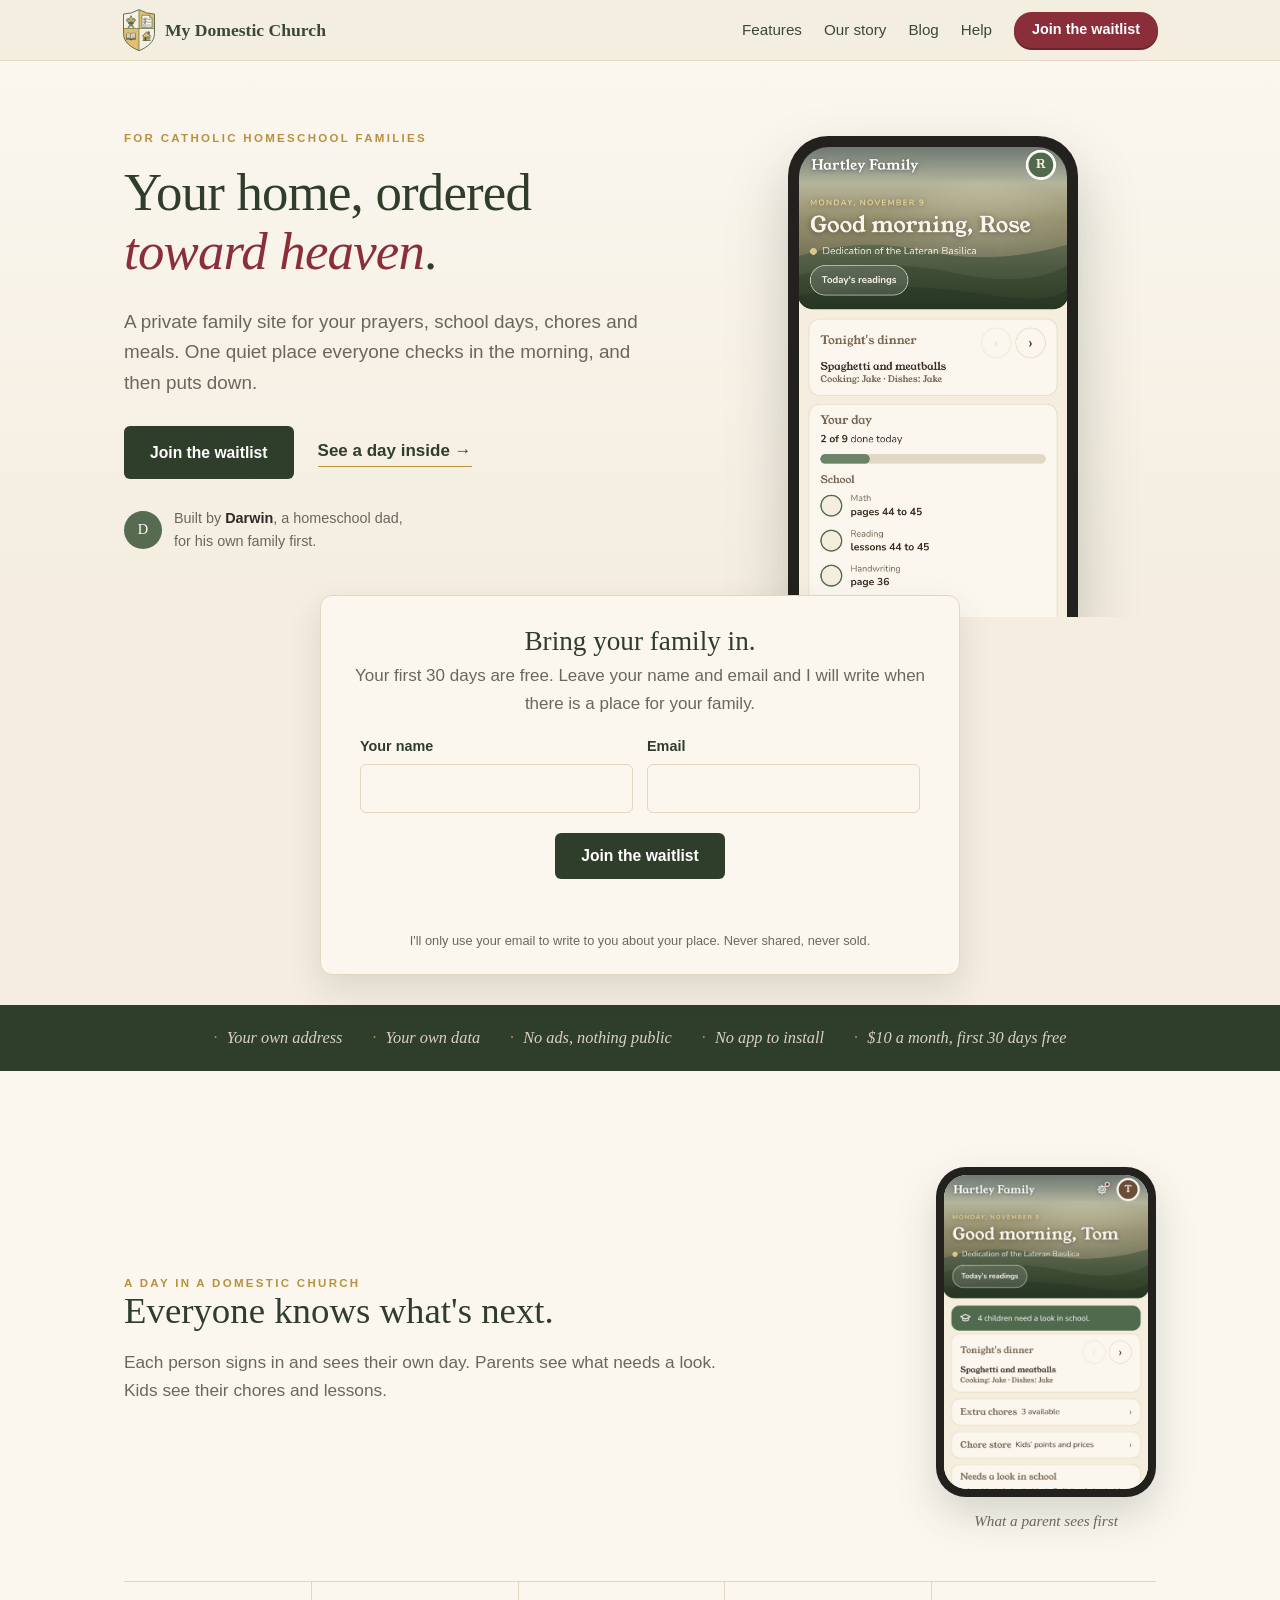
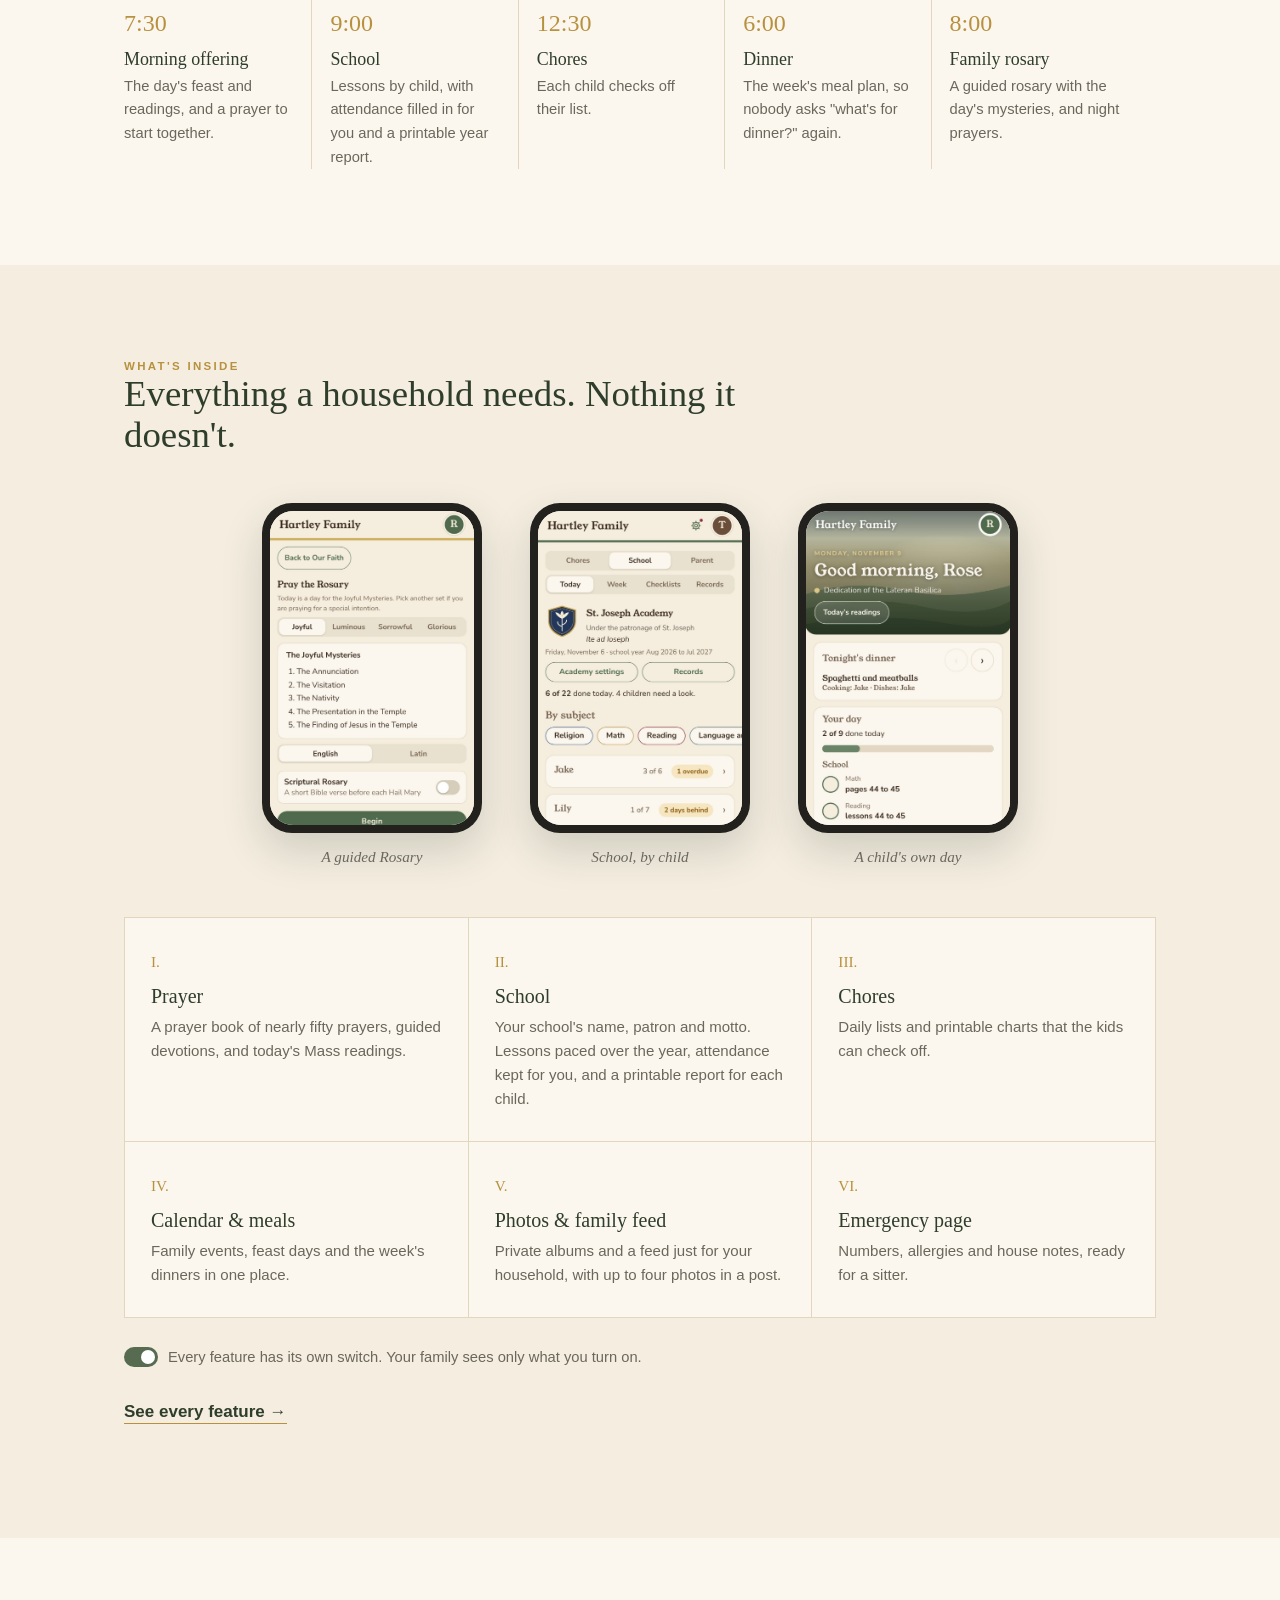
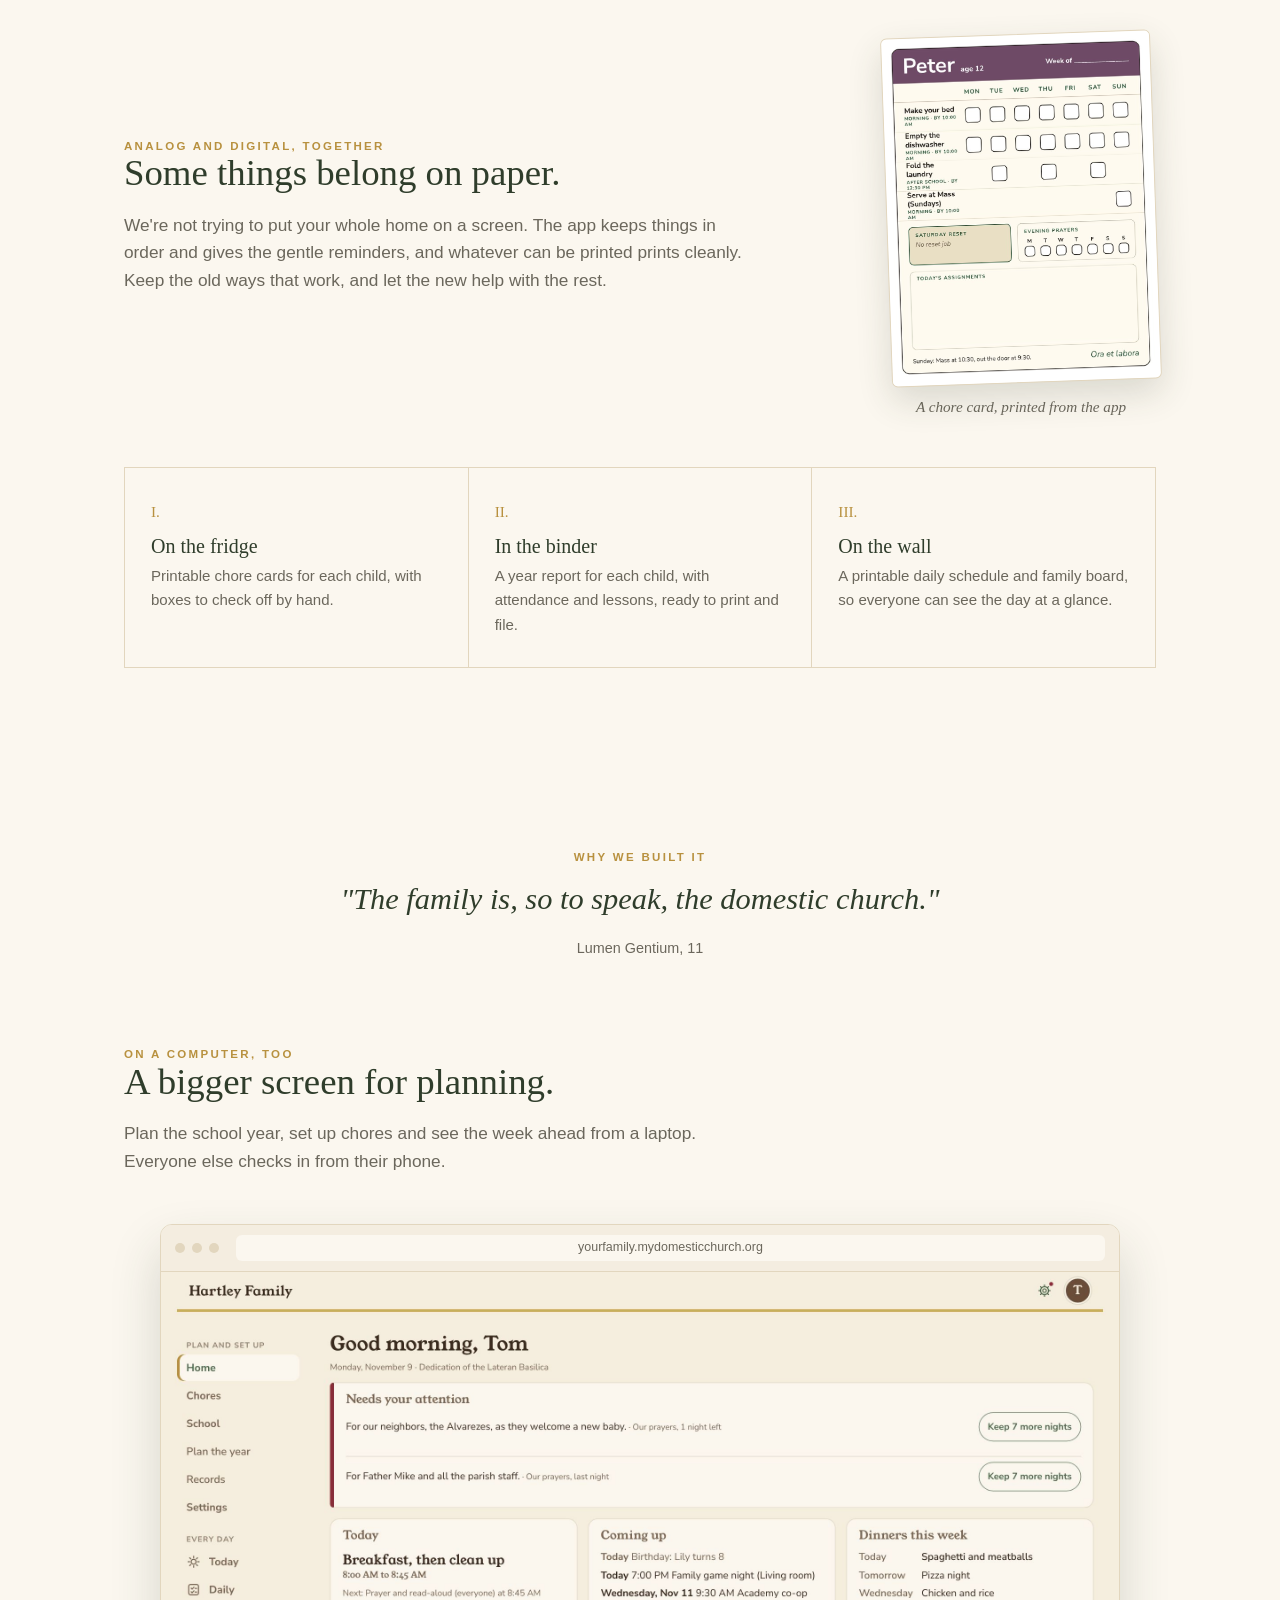
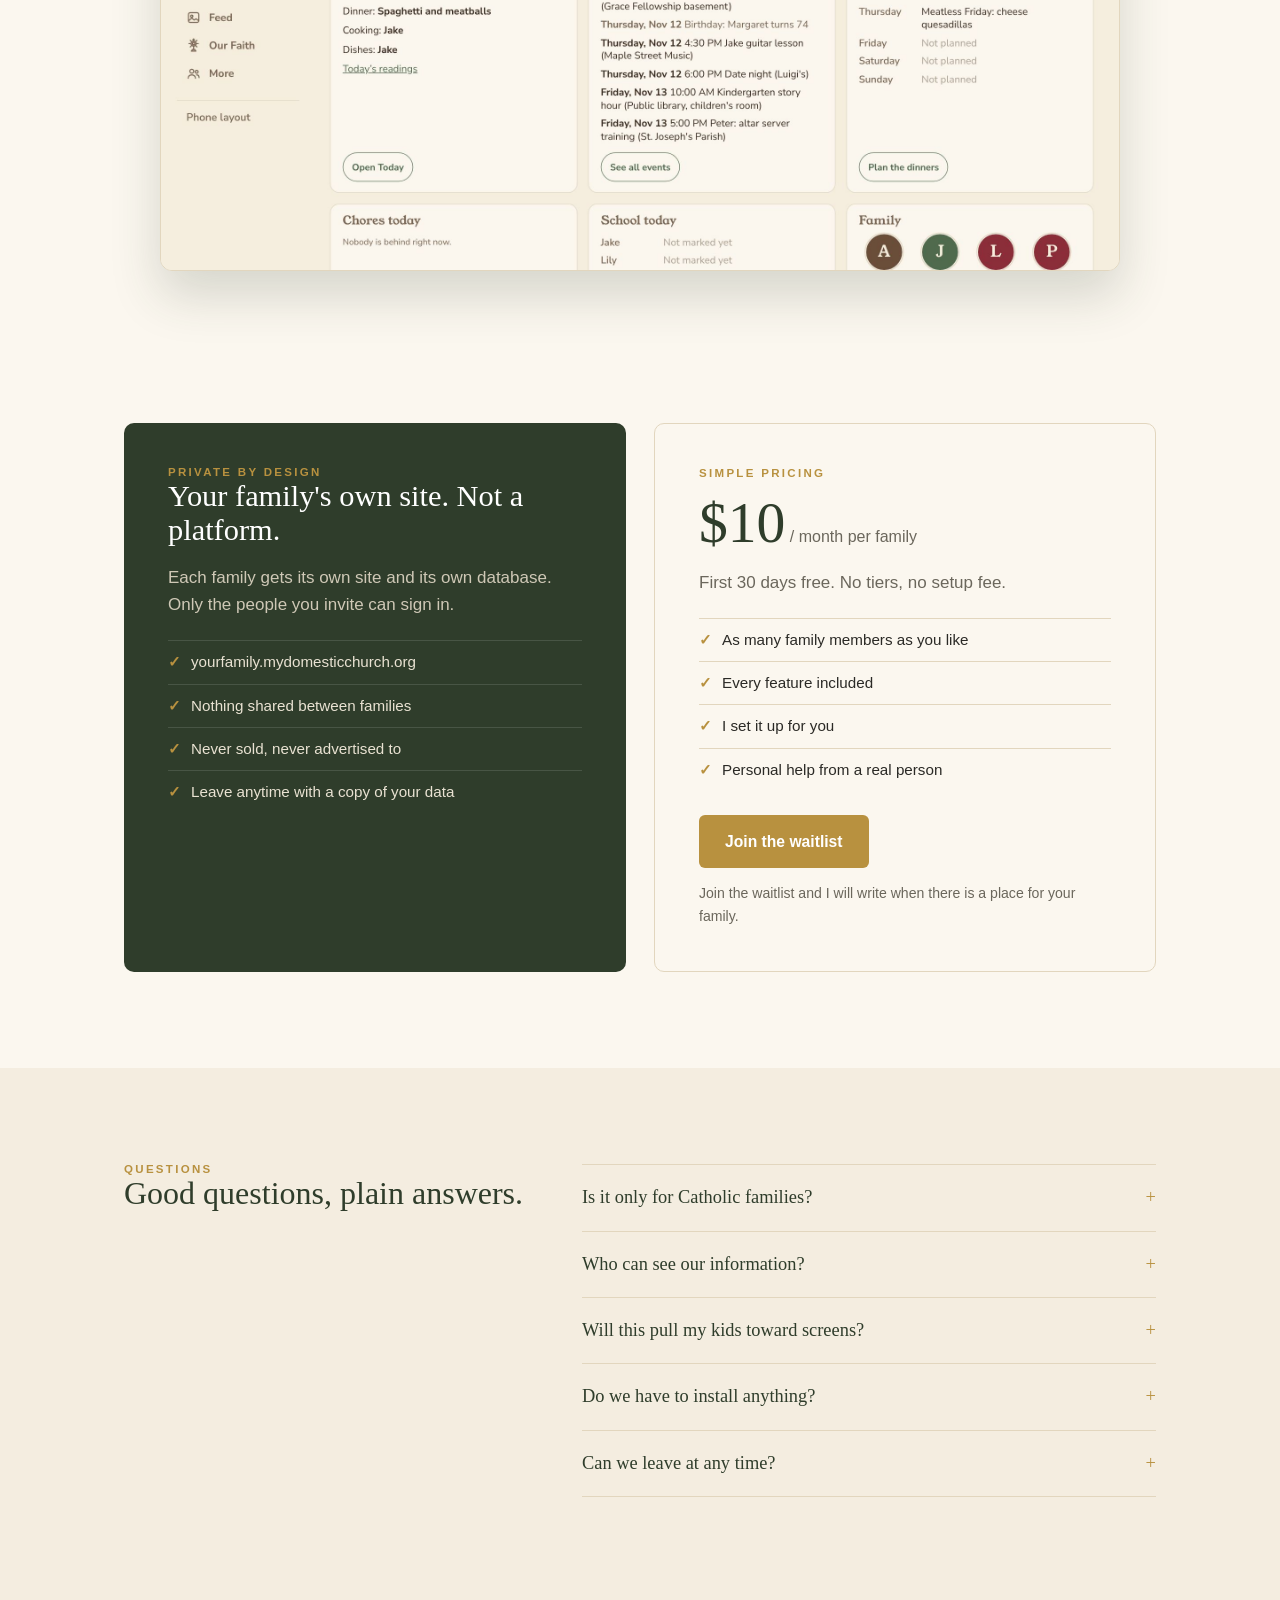
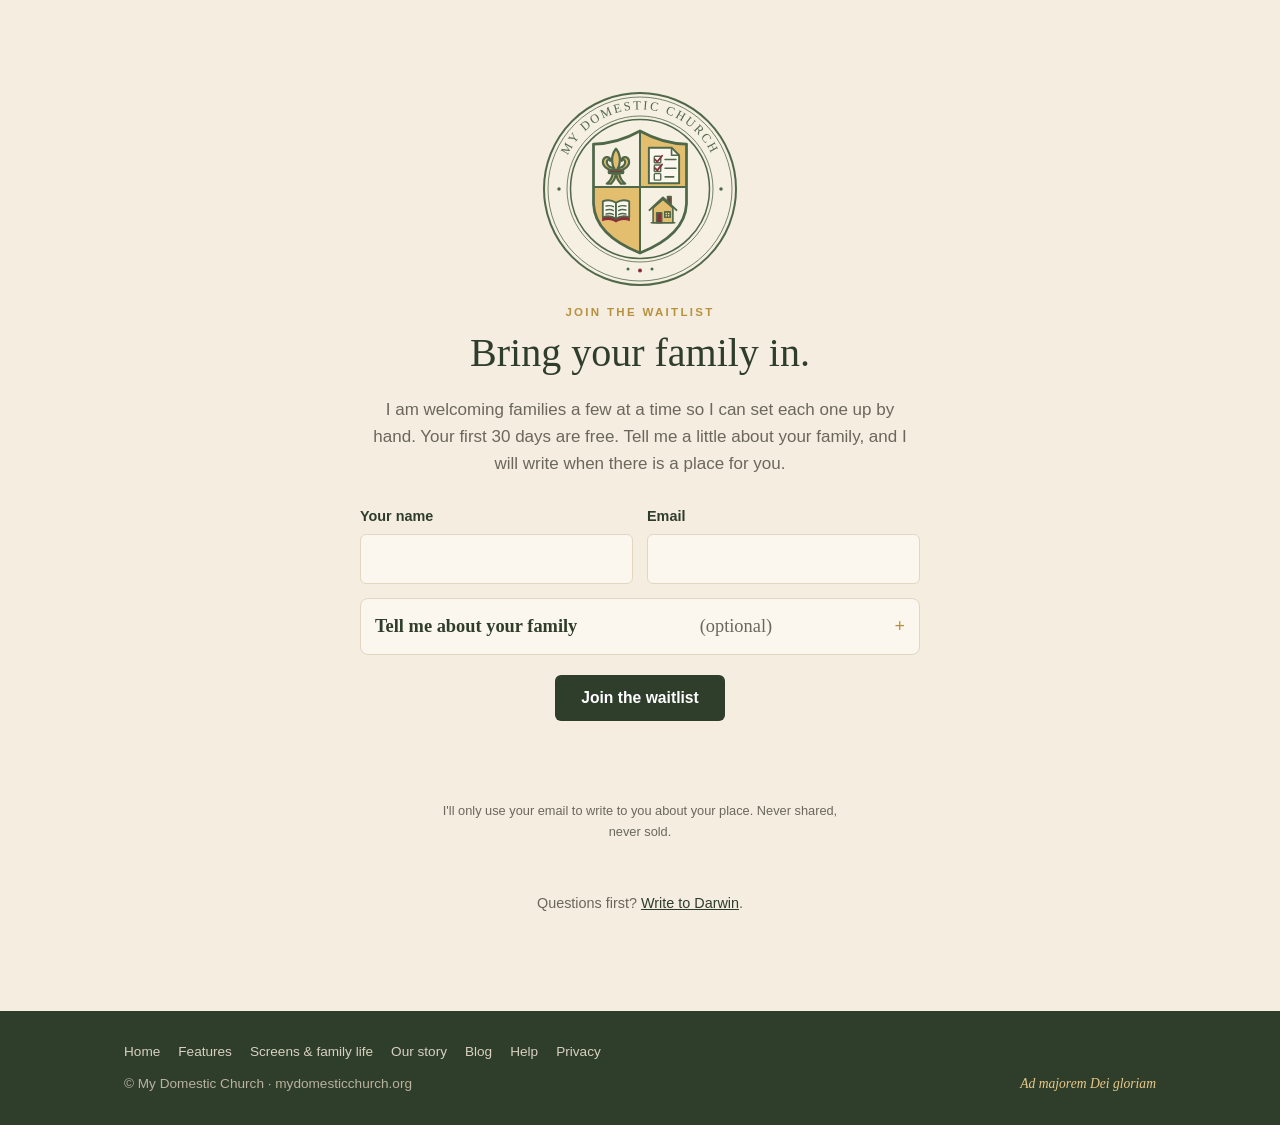
==== commit 7206e461: "Home page: short name-and-email sign-up under the top, optional questions folded away, no last name " ====
--- a/index.html
+++ b/index.html
@@ -13,19 +13,19 @@
   gtag('config', 'G-GP95698Y2Q');
 </script>
 <meta charset="utf-8"><meta name="viewport" content="width=device-width, initial-scale=1">
-<title>My Domestic Church</title>
+<title>My Domestic Church: a private family site for Catholic homeschoolers</title>
 <meta name="description" content="Private family sites for Catholic homeschool families.">
-<meta property="og:type" content="website"><meta property="og:site_name" content="My Domestic Church"><meta property="og:title" content="My Domestic Church"><meta property="og:description" content="Private family sites for Catholic homeschool families."><meta property="og:url" content="https://mydomesticchurch.org/"><meta property="og:image" content="https://mydomesticchurch.org/logo/share.jpg"><meta name="twitter:card" content="summary_large_image">
+<meta property="og:type" content="website"><meta property="og:site_name" content="My Domestic Church"><meta property="og:title" content="My Domestic Church: a private family site for Catholic homeschoolers"><meta property="og:description" content="Private family sites for Catholic homeschool families."><meta property="og:url" content="https://mydomesticchurch.org/"><meta property="og:image" content="https://mydomesticchurch.org/logo/share.jpg"><meta name="twitter:card" content="summary_large_image">
 <meta name="theme-color" content="#2F3D2B">
-<link rel="stylesheet" href="/home.css?v=15"><link rel="stylesheet" href="/header.css?v=2"></head><body>
+<link rel="stylesheet" href="/home.css?v=16"><link rel="stylesheet" href="/header.css?v=2"></head><body>
 <div class="top"><div class="wrap">
  <a class="logo" href="/"><img src="/logo/crest-shield.svg" alt="">My Domestic Church</a>
  <nav class="mnav" aria-label="Main">
   <a href="/features">Features</a><a href="/our-story">Our story</a><a href="/blog">Blog</a><a href="/help">Help</a>
   <details class="menu"><summary><span class="bars" aria-hidden="true"></span>Menu</summary>
-   <div class="menu-panel"><a href="/">Home</a><a href="/features">Features</a><a href="/screens">Screens &amp; family life</a><a href="/our-story">Our story</a><a href="/blog">Blog</a><a href="/help">Help</a><a href="/privacy">Privacy</a><a class="hbtn" href="/#waitlist">Join the waitlist</a></div>
+   <div class="menu-panel"><a href="/">Home</a><a href="/features">Features</a><a href="/screens">Screens &amp; family life</a><a href="/our-story">Our story</a><a href="/blog">Blog</a><a href="/help">Help</a><a href="/privacy">Privacy</a><a class="hbtn" href="#quick">Join the waitlist</a></div>
   </details>
-  <a class="hbtn" href="/#waitlist">Join the waitlist</a>
+  <a class="hbtn" href="#quick">Join the waitlist</a>
  </nav>
 </div></div>
 
@@ -34,11 +34,27 @@
   <div class="caps" style="margin-bottom:18px">For Catholic homeschool families</div>
   <h1 class="rot"><span class="rot-line on">Your home, ordered <i>toward heaven</i>.</span><span class="rot-line" aria-hidden="true">Prayer, school and chores, <i>under one roof</i>.</span><span class="rot-line" aria-hidden="true">Less juggling. <i>More time for each other.</i></span></h1>
   <p class="lead">A private family site for your prayers, school days, chores and meals. One quiet place everyone checks in the morning, and then puts down.</p>
-  <div class="actions"><a class="btn" href="/#waitlist">Join the waitlist</a><a class="link" href="#day">See a day inside &rarr;</a></div>
+  <div class="actions"><a class="btn" href="#quick">Join the waitlist</a><a class="link" href="#day">See a day inside &rarr;</a></div>
   <div class="sig"><div class="ini">D</div><div>Built by <b>Darwin</b>, a homeschool dad,<br>for his own family first.</div></div>
  </div>
  <div><div class="phone"><div class="scr"><img src="/shots/today.jpg?v=2" alt="Today screen"></div></div></div>
 </div></header>
+
+<section class="quick" id="quick"><div class="wrap">
+ <div class="quick-box">
+  <div class="quick-head"><h2>Bring your family in.</h2><p>Your first 30 days are free. Leave your name and email and I will write when there is a place for your family.</p></div>
+  <form class="wl" id="wl-quick" novalidate>
+   <div class="wl-row">
+    <label for="ql-name">Your name<input id="ql-name" name="name" autocomplete="name" required maxlength="100"></label>
+    <label for="ql-email">Email<input id="ql-email" name="email" type="email" autocomplete="email" required maxlength="200"></label>
+   </div>
+   <label class="wl-hp" aria-hidden="true">Leave this empty<input name="website" tabindex="-1" autocomplete="off"></label>
+   <button class="btn" type="submit" id="ql-send">Join the waitlist</button>
+   <p class="wl-msg" id="ql-msg" role="status"></p>
+   <p class="wl-fine">I'll only use your email to write to you about your place. Never shared, never sold.</p>
+  </form>
+ </div>
+</div></section>
 
 <div class="strip"><div class="wrap"><span>Your own address</span><span>Your own data</span><span>No ads, nothing public</span><span>No app to install</span><span>$10 a month, first 30 days free</span></div></div>
 
@@ -125,15 +141,17 @@
  <p>I am welcoming families a few at a time so I can set each one up by hand. Your first 30 days are free. Tell me a little about your family, and I will write when there is a place for you.</p>
  <form class="wl" id="wl-form" novalidate>
   <div class="wl-row">
-   <label for="wl-name">Your full name<input id="wl-name" name="name" autocomplete="name" required maxlength="100" placeholder="First and last name"></label>
+   <label for="wl-name">Your name<input id="wl-name" name="name" autocomplete="name" required maxlength="100"></label>
    <label for="wl-email">Email<input id="wl-email" name="email" type="email" autocomplete="email" required maxlength="200"></label>
   </div>
-  <p class="wl-note">Three short questions, all optional. Your answers help me set up the app well for your family before you start.</p>
+  <details class="wl-opt"><summary>Tell me about your family <span>(optional)</span></summary>
+  <p class="wl-note">Three short questions. Your answers help me set up the app well for your family before you start.</p>
   <div class="wl-row wl-three">
    <label for="wl-hopes">What would help most?<textarea id="wl-hopes" name="hopes" rows="3" maxlength="1500" placeholder="For example: keeping school on track, chores, prayer time"></textarea></label>
    <label for="wl-kids">Who's at home?<textarea id="wl-kids" name="kids" rows="3" maxlength="300" placeholder="For example: Mom, Dad, kids 12 (7th grade), 9 (4th), 5"></textarea></label>
    <label for="wl-day">A normal school day<textarea id="wl-day" name="school_day" rows="3" maxlength="500" placeholder="For example: start at 9, done by 2, math takes longest"></textarea></label>
   </div>
+  </details>
   <label class="wl-hp" aria-hidden="true">Leave this empty<input name="website" tabindex="-1" autocomplete="off"></label>
   <button class="btn" type="submit" id="wl-send">Join the waitlist</button>
   <p class="wl-msg" id="wl-msg" role="status"></p>
@@ -155,7 +173,7 @@
 </div></div>
 
 <footer><div class="wrap"><nav class="fnav"><a href="/">Home</a><a href="/features">Features</a><a href="/screens">Screens &amp; family life</a><a href="/our-story">Our story</a><a href="/blog">Blog</a><a href="/help">Help</a><a href="/privacy">Privacy</a></nav><span>&copy; My Domestic Church &middot; mydomesticchurch.org</span><em>Ad majorem Dei gloriam</em></div></footer>
-<script src="/site.js?v=10"></script>
+<script src="/site.js?v=11"></script>
 <script>
 /* Home heading: gently fades between its lines. Shows only the first line if the visitor prefers less motion. */
 (function(){
--- a/home.css
+++ b/home.css
@@ -81,7 +81,7 @@
 footer .wrap{display:flex;justify-content:space-between;align-items:center}
 footer em{font-family:var(--serif);color:var(--wheat)}
 @media(max-width:760px){
- .hero .actions{gap:18px}.hero .actions .btn{white-space:nowrap}
+ .hero .actions{gap:18px}.hero .actions .btn,.hero .actions .link{white-space:nowrap}.hero .actions{gap:14px}.hero .actions .btn{padding-left:22px;padding-right:22px}
  .hero{padding-top:40px}.hero .grid{grid-template-columns:1fr}.hero h1{font-size:2.35rem}
  .sig{padding-bottom:36px}.phone{width:250px}.phone .scr{height:380px}
  .strip .wrap{gap:6px 18px}
@@ -145,3 +145,21 @@
 .wl[hidden]{display:none}
 .wl-thanks{font-family:Georgia,serif;font-size:1.5rem;text-align:center;margin:0 0 4px;color:var(--deep)}
 .wl-skip{background:none;border:0;color:var(--muted);text-decoration:underline;cursor:pointer;font:inherit;font-size:.9rem;padding:4px}
+
+/* short sign-up box under the top of the page */
+.quick{padding:0 0 8px;background:var(--cream)}
+.quick-box{max-width:640px;margin:0 auto;padding:30px 26px 22px;background:var(--paper);border:1px solid var(--line);border-radius:12px;box-shadow:0 14px 34px rgba(47,61,43,.12);position:relative;top:-22px;text-align:center}
+.quick-head h2{font-size:1.7rem;margin:0 0 6px}
+.quick-head p{color:var(--muted);margin:0 0 18px}
+.quick .wl-row{grid-template-columns:1fr 1fr}
+@media (max-width:640px){.quick .wl-row{grid-template-columns:1fr}.quick-box{padding:24px 18px 18px}}
+.quick .wl-note{text-align:left;font-size:.88rem;color:var(--muted)}
+.wl-opt{border:1px solid var(--line);border-radius:8px;padding:0 14px;background:var(--paper)}
+.wl-opt summary{cursor:pointer;font-weight:600;color:var(--deep);padding:13px 0}
+.wl-opt summary span{font-weight:400;color:var(--muted)}
+.wl-opt[open]{padding-bottom:14px}
+.wl-opt[open] summary{padding-bottom:8px}
+.wl-opt .wl-row{margin-top:12px}
+.wl:has(.wl-three){max-width:560px}
+.wl-opt .wl-row.wl-three{grid-template-columns:1fr}
+#quick{scroll-margin-top:70px}
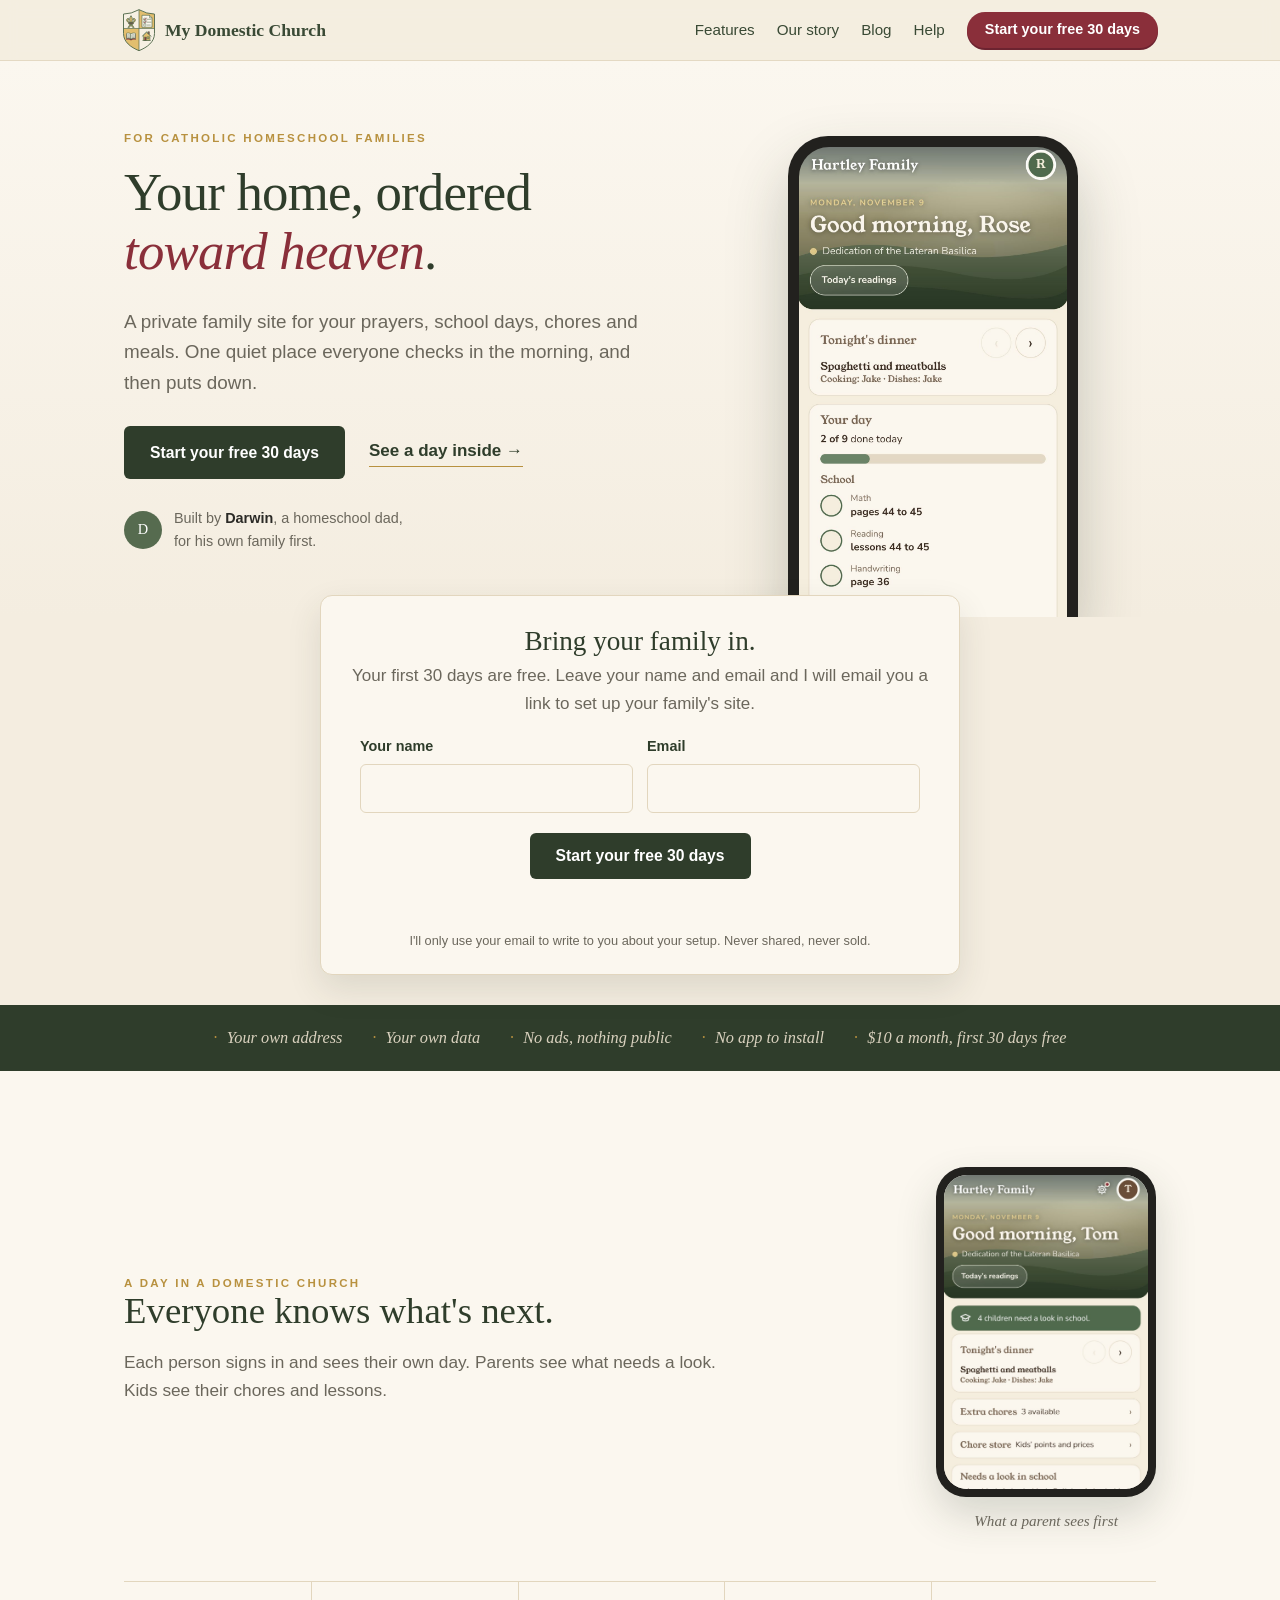
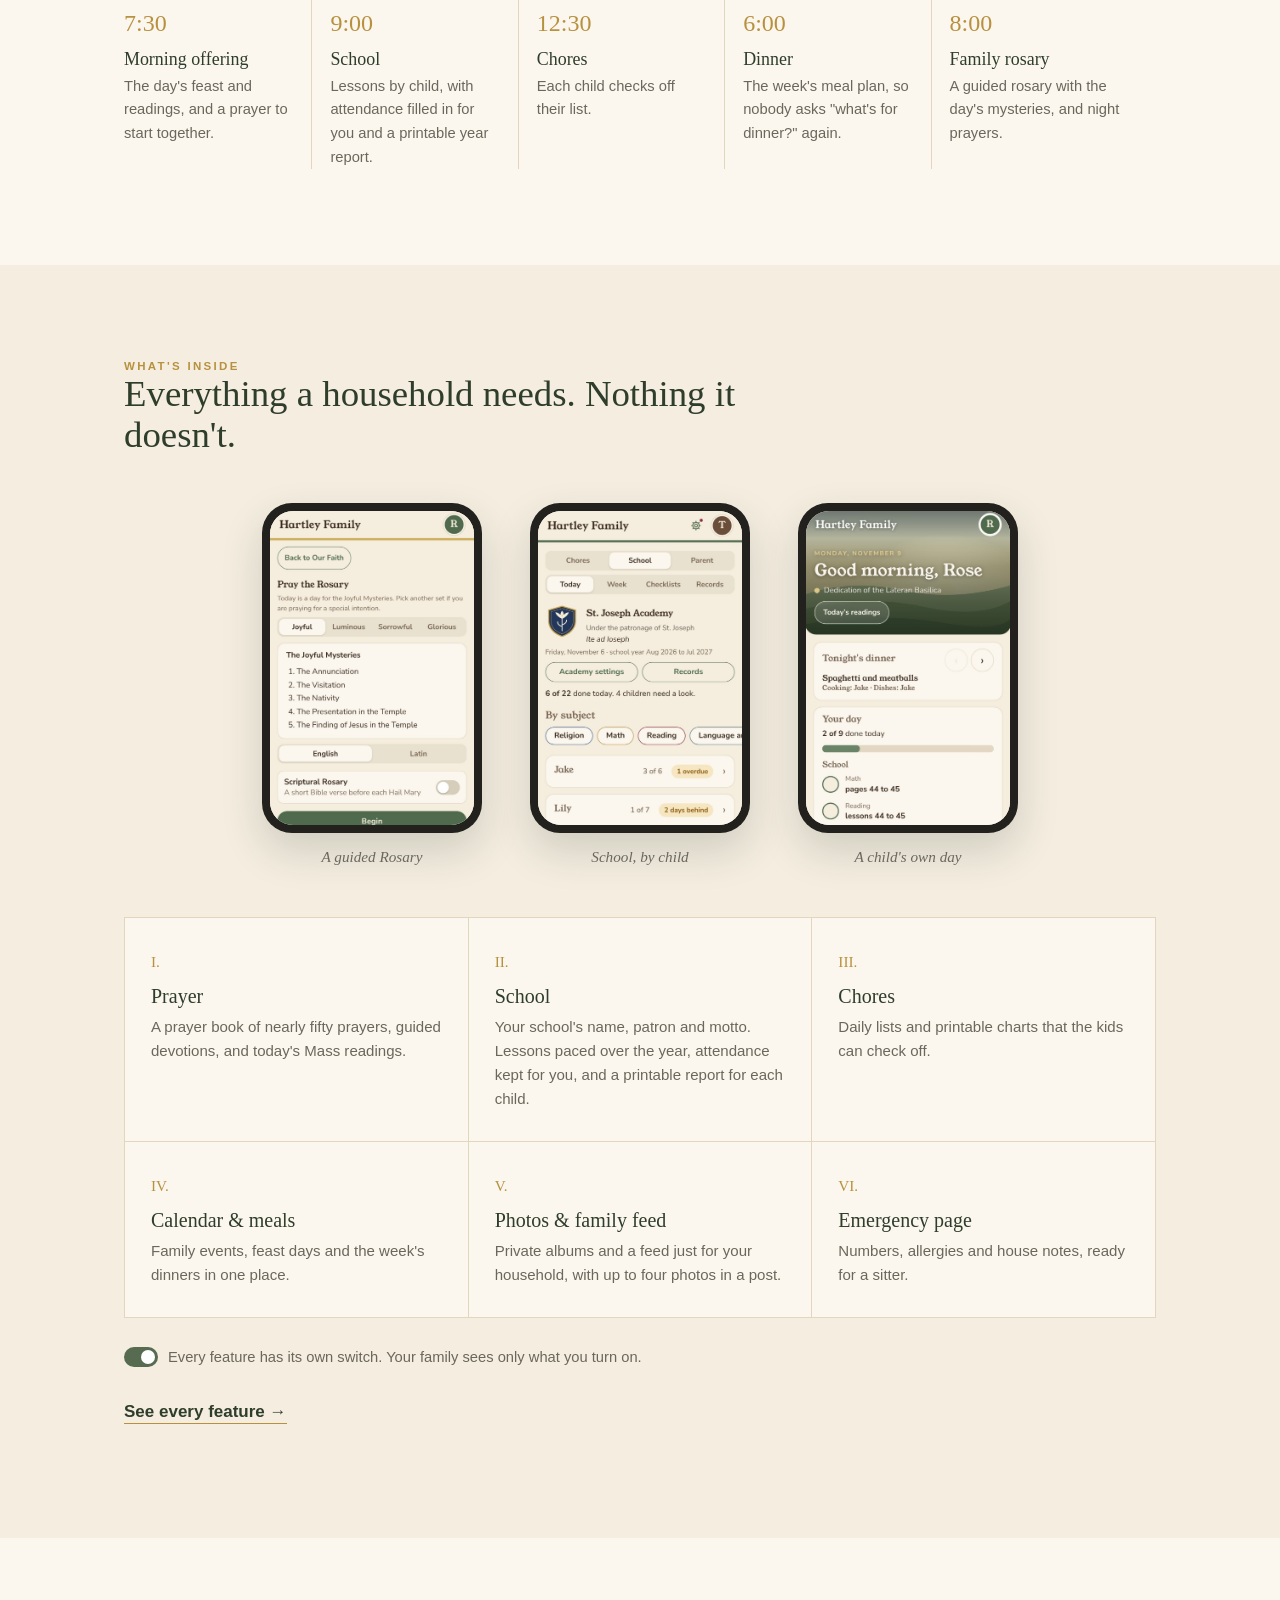
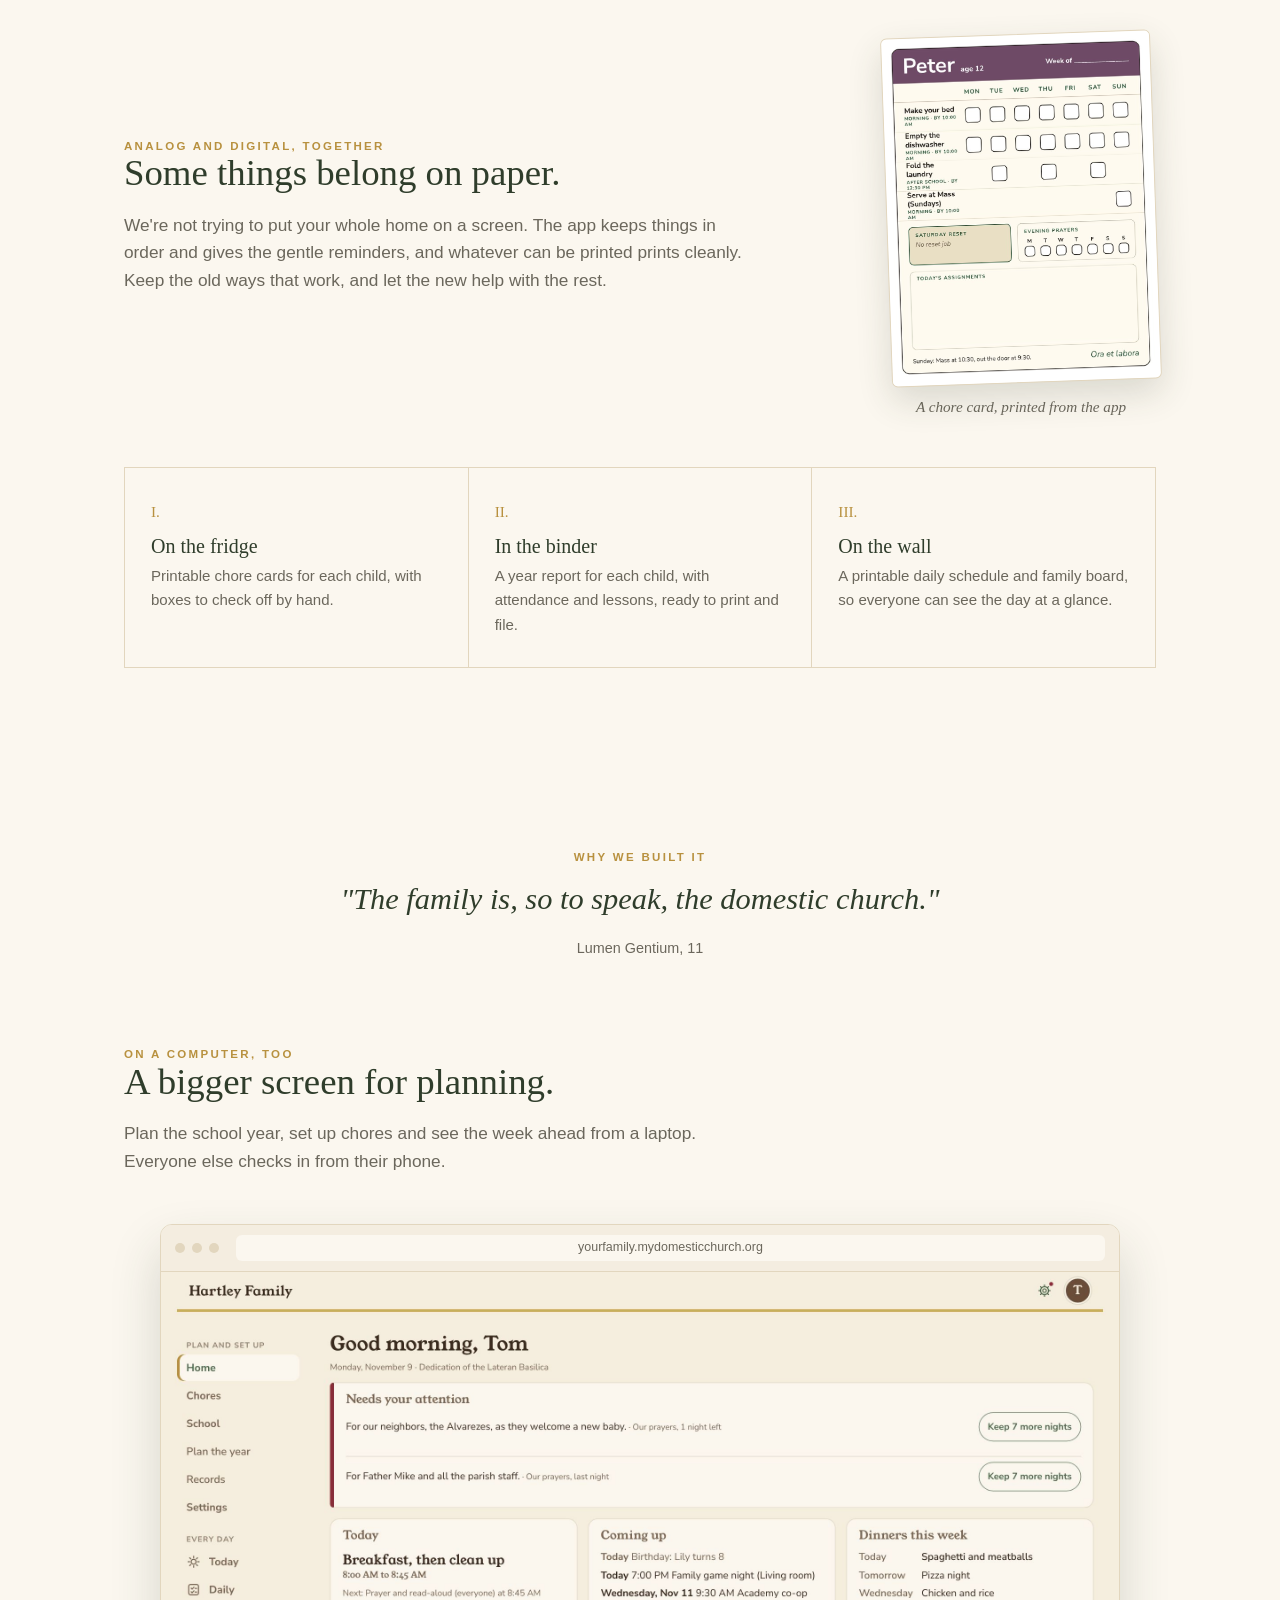
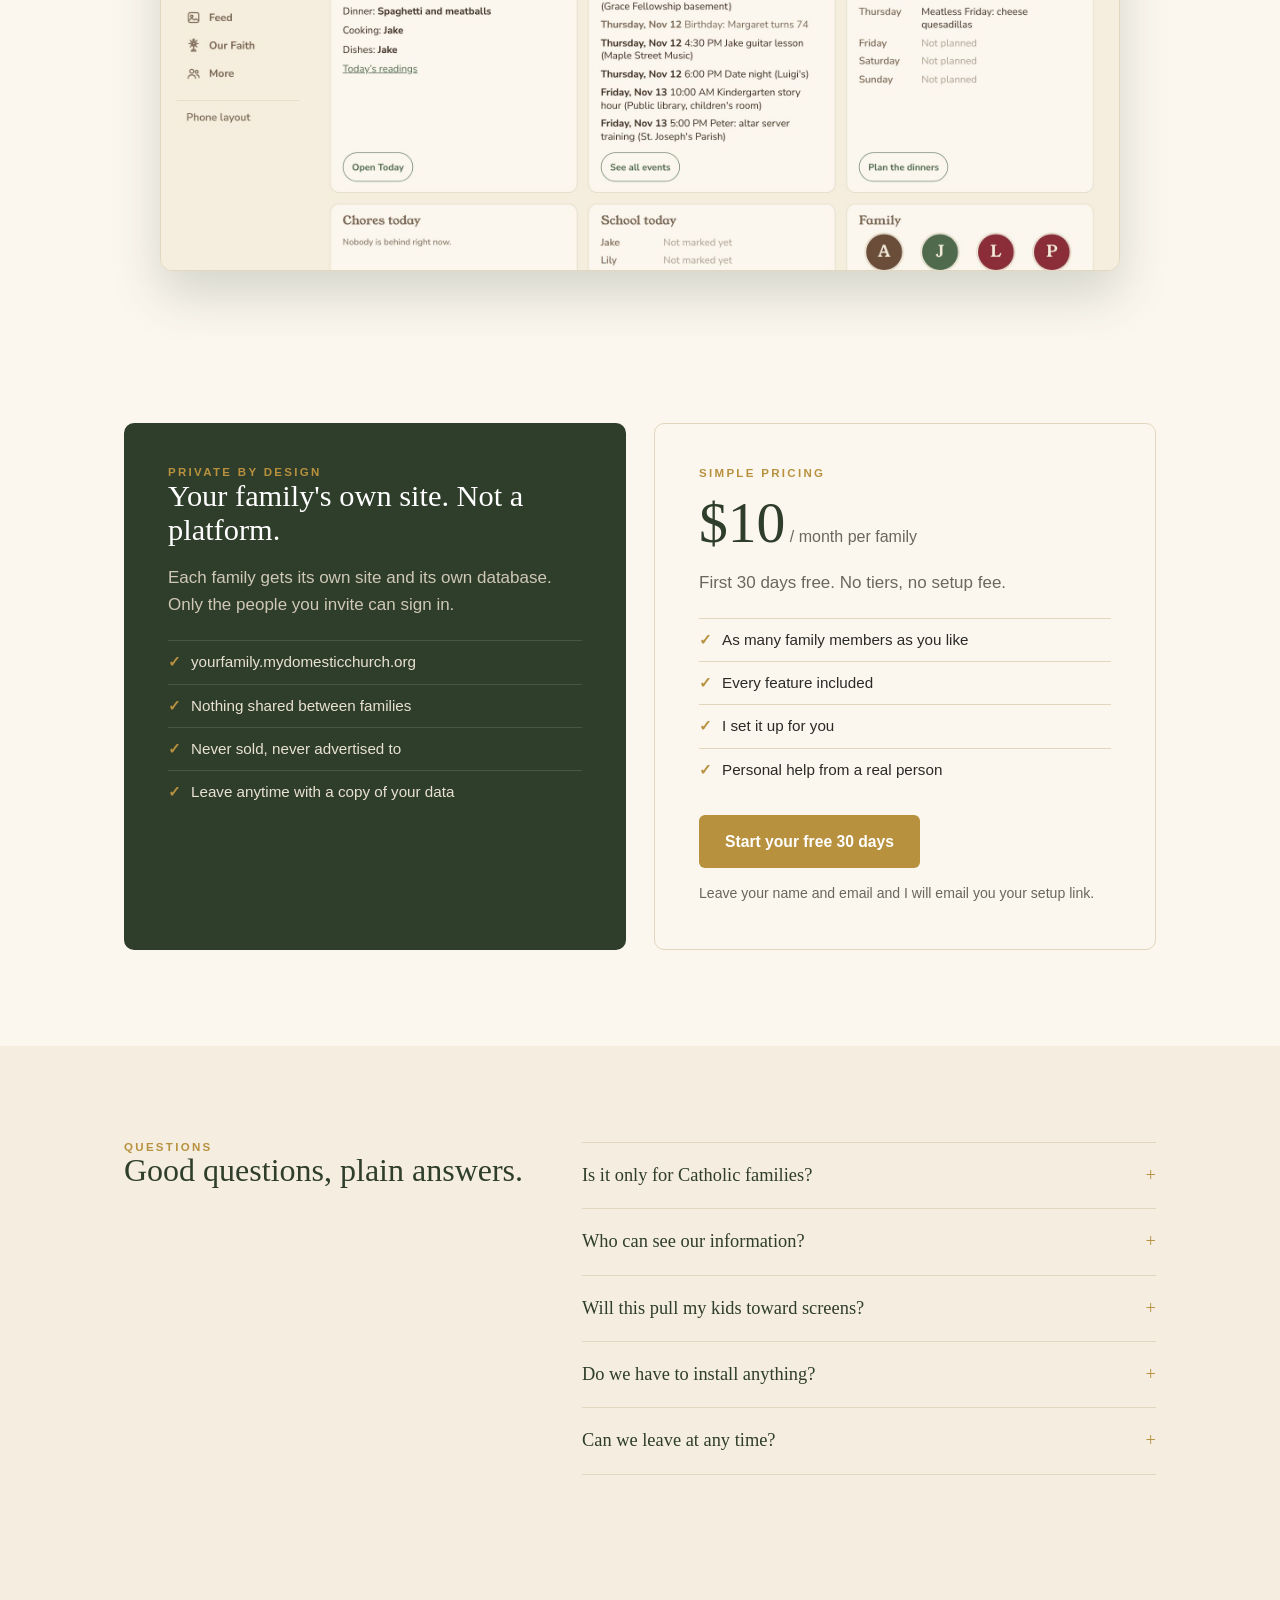
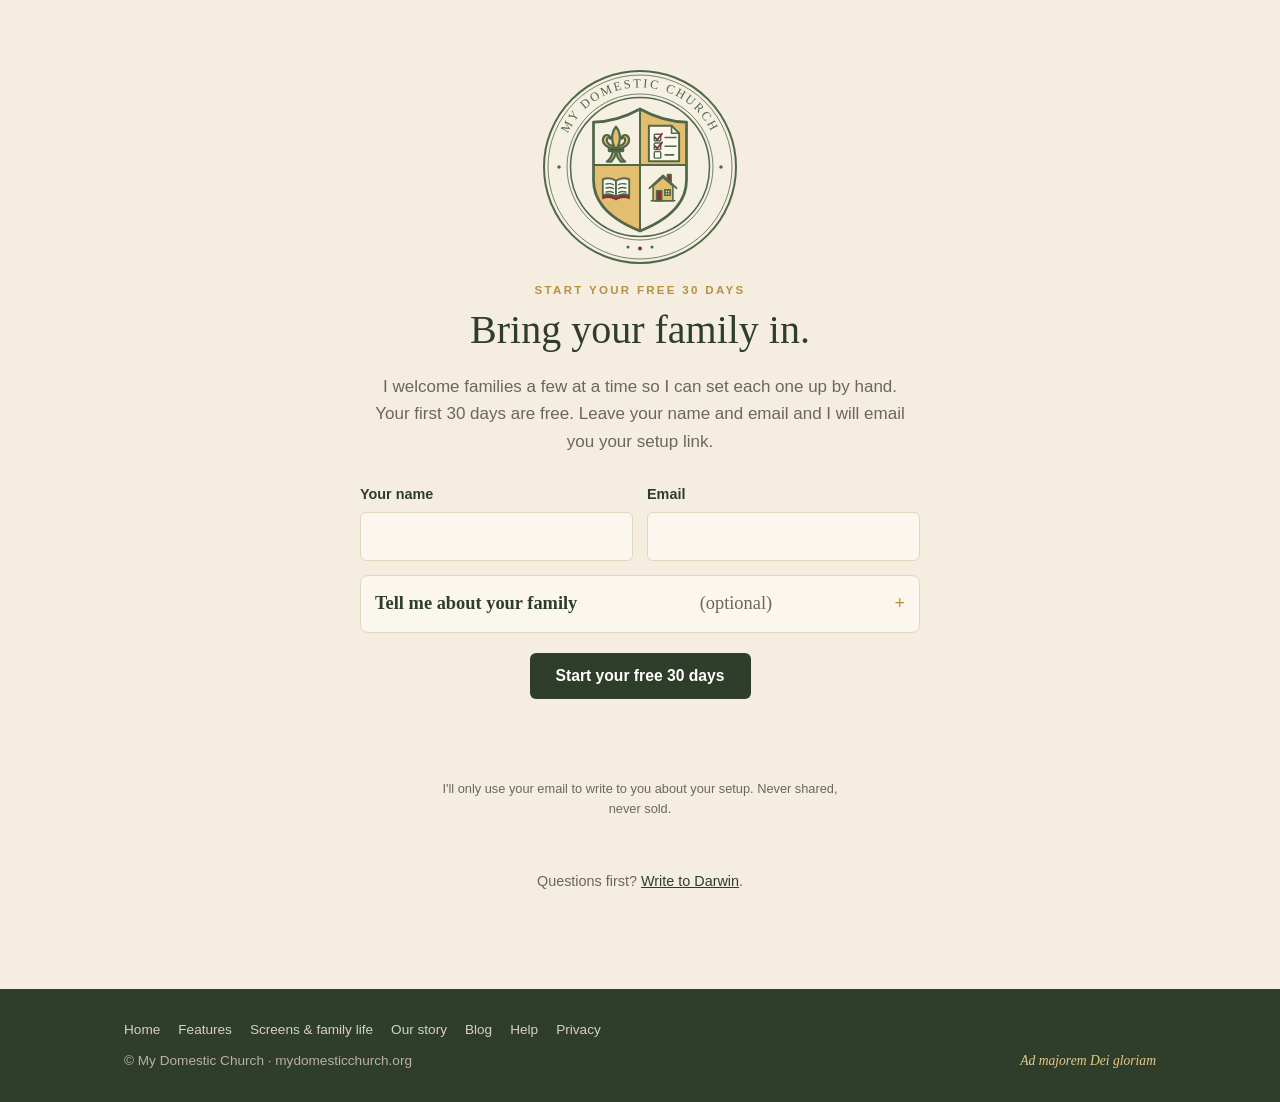
==== commit 040efc09: "Website: 'Start your free 30 days' replaces 'Join the waitlist' on buttons, headings and thank-you t" ====
--- a/index.html
+++ b/index.html
@@ -17,15 +17,15 @@
 <meta name="description" content="Private family sites for Catholic homeschool families.">
 <meta property="og:type" content="website"><meta property="og:site_name" content="My Domestic Church"><meta property="og:title" content="My Domestic Church: a private family site for Catholic homeschoolers"><meta property="og:description" content="Private family sites for Catholic homeschool families."><meta property="og:url" content="https://mydomesticchurch.org/"><meta property="og:image" content="https://mydomesticchurch.org/logo/share.jpg"><meta name="twitter:card" content="summary_large_image">
 <meta name="theme-color" content="#2F3D2B">
-<link rel="stylesheet" href="/home.css?v=16"><link rel="stylesheet" href="/header.css?v=2"></head><body>
+<link rel="stylesheet" href="/home.css?v=17"><link rel="stylesheet" href="/header.css?v=2"></head><body>
 <div class="top"><div class="wrap">
  <a class="logo" href="/"><img src="/logo/crest-shield.svg" alt="">My Domestic Church</a>
  <nav class="mnav" aria-label="Main">
   <a href="/features">Features</a><a href="/our-story">Our story</a><a href="/blog">Blog</a><a href="/help">Help</a>
   <details class="menu"><summary><span class="bars" aria-hidden="true"></span>Menu</summary>
-   <div class="menu-panel"><a href="/">Home</a><a href="/features">Features</a><a href="/screens">Screens &amp; family life</a><a href="/our-story">Our story</a><a href="/blog">Blog</a><a href="/help">Help</a><a href="/privacy">Privacy</a><a class="hbtn" href="#quick">Join the waitlist</a></div>
+   <div class="menu-panel"><a href="/">Home</a><a href="/features">Features</a><a href="/screens">Screens &amp; family life</a><a href="/our-story">Our story</a><a href="/blog">Blog</a><a href="/help">Help</a><a href="/privacy">Privacy</a><a class="hbtn" href="#quick">Start your free 30 days</a></div>
   </details>
-  <a class="hbtn" href="#quick">Join the waitlist</a>
+  <a class="hbtn" href="#quick">Start your free 30 days</a>
  </nav>
 </div></div>
 
@@ -34,7 +34,7 @@
   <div class="caps" style="margin-bottom:18px">For Catholic homeschool families</div>
   <h1 class="rot"><span class="rot-line on">Your home, ordered <i>toward heaven</i>.</span><span class="rot-line" aria-hidden="true">Prayer, school and chores, <i>under one roof</i>.</span><span class="rot-line" aria-hidden="true">Less juggling. <i>More time for each other.</i></span></h1>
   <p class="lead">A private family site for your prayers, school days, chores and meals. One quiet place everyone checks in the morning, and then puts down.</p>
-  <div class="actions"><a class="btn" href="#quick">Join the waitlist</a><a class="link" href="#day">See a day inside &rarr;</a></div>
+  <div class="actions"><a class="btn" href="#quick">Start your free 30 days</a><a class="link" href="#day">See a day inside &rarr;</a></div>
   <div class="sig"><div class="ini">D</div><div>Built by <b>Darwin</b>, a homeschool dad,<br>for his own family first.</div></div>
  </div>
  <div><div class="phone"><div class="scr"><img src="/shots/today.jpg?v=2" alt="Today screen"></div></div></div>
@@ -42,16 +42,16 @@
 
 <section class="quick" id="quick"><div class="wrap">
  <div class="quick-box">
-  <div class="quick-head"><h2>Bring your family in.</h2><p>Your first 30 days are free. Leave your name and email and I will write when there is a place for your family.</p></div>
+  <div class="quick-head"><h2>Bring your family in.</h2><p>Your first 30 days are free. Leave your name and email and I will email you a link to set up your family's site.</p></div>
   <form class="wl" id="wl-quick" novalidate>
    <div class="wl-row">
     <label for="ql-name">Your name<input id="ql-name" name="name" autocomplete="name" required maxlength="100"></label>
     <label for="ql-email">Email<input id="ql-email" name="email" type="email" autocomplete="email" required maxlength="200"></label>
    </div>
    <label class="wl-hp" aria-hidden="true">Leave this empty<input name="website" tabindex="-1" autocomplete="off"></label>
-   <button class="btn" type="submit" id="ql-send">Join the waitlist</button>
+   <button class="btn" type="submit" id="ql-send">Start your free 30 days</button>
    <p class="wl-msg" id="ql-msg" role="status"></p>
-   <p class="wl-fine">I'll only use your email to write to you about your place. Never shared, never sold.</p>
+   <p class="wl-fine">I'll only use your email to write to you about your setup. Never shared, never sold.</p>
   </form>
  </div>
 </div></section>
@@ -119,8 +119,8 @@
   <ul><li>yourfamily.mydomesticchurch.org</li><li>Nothing shared between families</li><li>Never sold, never advertised to</li><li>Leave anytime with a copy of your data</li></ul></div>
  <div class="price"><div class="caps">Simple pricing</div><div class="amt" style="margin:14px 0 6px"><span id="price-monthly">$10</span><small> / month per family</small></div><p style="color:var(--muted)">First 30 days free. No tiers, no setup fee.</p>
   <ul><li>As many family members as you like</li><li>Every feature included</li><li>I set it up for you</li><li>Personal help from a real person</li></ul>
-  <a class="btn gold" style="margin-top:24px" href="#waitlist">Join the waitlist</a>
-  <p style="color:var(--muted);font-size:.88rem;margin:14px 0 0">Join the waitlist and I will write when there is a place for your family.</p></div>
+  <a class="btn gold" style="margin-top:24px" href="#waitlist">Start your free 30 days</a>
+  <p style="color:var(--muted);font-size:.88rem;margin:14px 0 0">Leave your name and email and I will email you your setup link.</p></div>
 </div></section>
 
 <section class="alt"><div class="wrap faq">
@@ -136,9 +136,9 @@
 
 <div class="cta" id="waitlist"><div class="wrap" id="contact">
  <img src="/logo/crest-seal.svg" alt="My Domestic Church seal">
- <div class="caps">Join the waitlist</div>
+ <div class="caps">Start your free 30 days</div>
  <h2>Bring your family in.</h2>
- <p>I am welcoming families a few at a time so I can set each one up by hand. Your first 30 days are free. Tell me a little about your family, and I will write when there is a place for you.</p>
+ <p>I welcome families a few at a time so I can set each one up by hand. Your first 30 days are free. Leave your name and email and I will email you your setup link.</p>
  <form class="wl" id="wl-form" novalidate>
   <div class="wl-row">
    <label for="wl-name">Your name<input id="wl-name" name="name" autocomplete="name" required maxlength="100"></label>
@@ -153,12 +153,12 @@
   </div>
   </details>
   <label class="wl-hp" aria-hidden="true">Leave this empty<input name="website" tabindex="-1" autocomplete="off"></label>
-  <button class="btn" type="submit" id="wl-send">Join the waitlist</button>
+  <button class="btn" type="submit" id="wl-send">Start your free 30 days</button>
   <p class="wl-msg" id="wl-msg" role="status"></p>
-  <p class="wl-fine">I'll only use your email to write to you about your place. Never shared, never sold.</p>
+  <p class="wl-fine">I'll only use your email to write to you about your setup. Never shared, never sold.</p>
  </form>
  <form class="wl" id="wl-more" hidden novalidate>
-  <h3 class="wl-thanks">Thank you! You're on the waitlist.</h3>
+  <h3 class="wl-thanks">Thank you! Watch your email for your setup link.</h3>
   <p class="wl-note">One more thing, if you have a minute. A few answers now mean I can set the app up around the way your family already works. Skip any you like, or all of them.</p>
   <label for="wm-organize">How do you keep things organized today? A planner, the fridge, an app, memory, sticky notes?<textarea id="wm-organize" name="organize" rows="2" maxlength="600"></textarea></label>
   <label for="wm-working">What's working well that you'd hate to lose?<textarea id="wm-working" name="working" rows="2" maxlength="600"></textarea></label>
@@ -173,7 +173,7 @@
 </div></div>
 
 <footer><div class="wrap"><nav class="fnav"><a href="/">Home</a><a href="/features">Features</a><a href="/screens">Screens &amp; family life</a><a href="/our-story">Our story</a><a href="/blog">Blog</a><a href="/help">Help</a><a href="/privacy">Privacy</a></nav><span>&copy; My Domestic Church &middot; mydomesticchurch.org</span><em>Ad majorem Dei gloriam</em></div></footer>
-<script src="/site.js?v=11"></script>
+<script src="/site.js?v=12"></script>
 <script>
 /* Home heading: gently fades between its lines. Shows only the first line if the visitor prefers less motion. */
 (function(){
